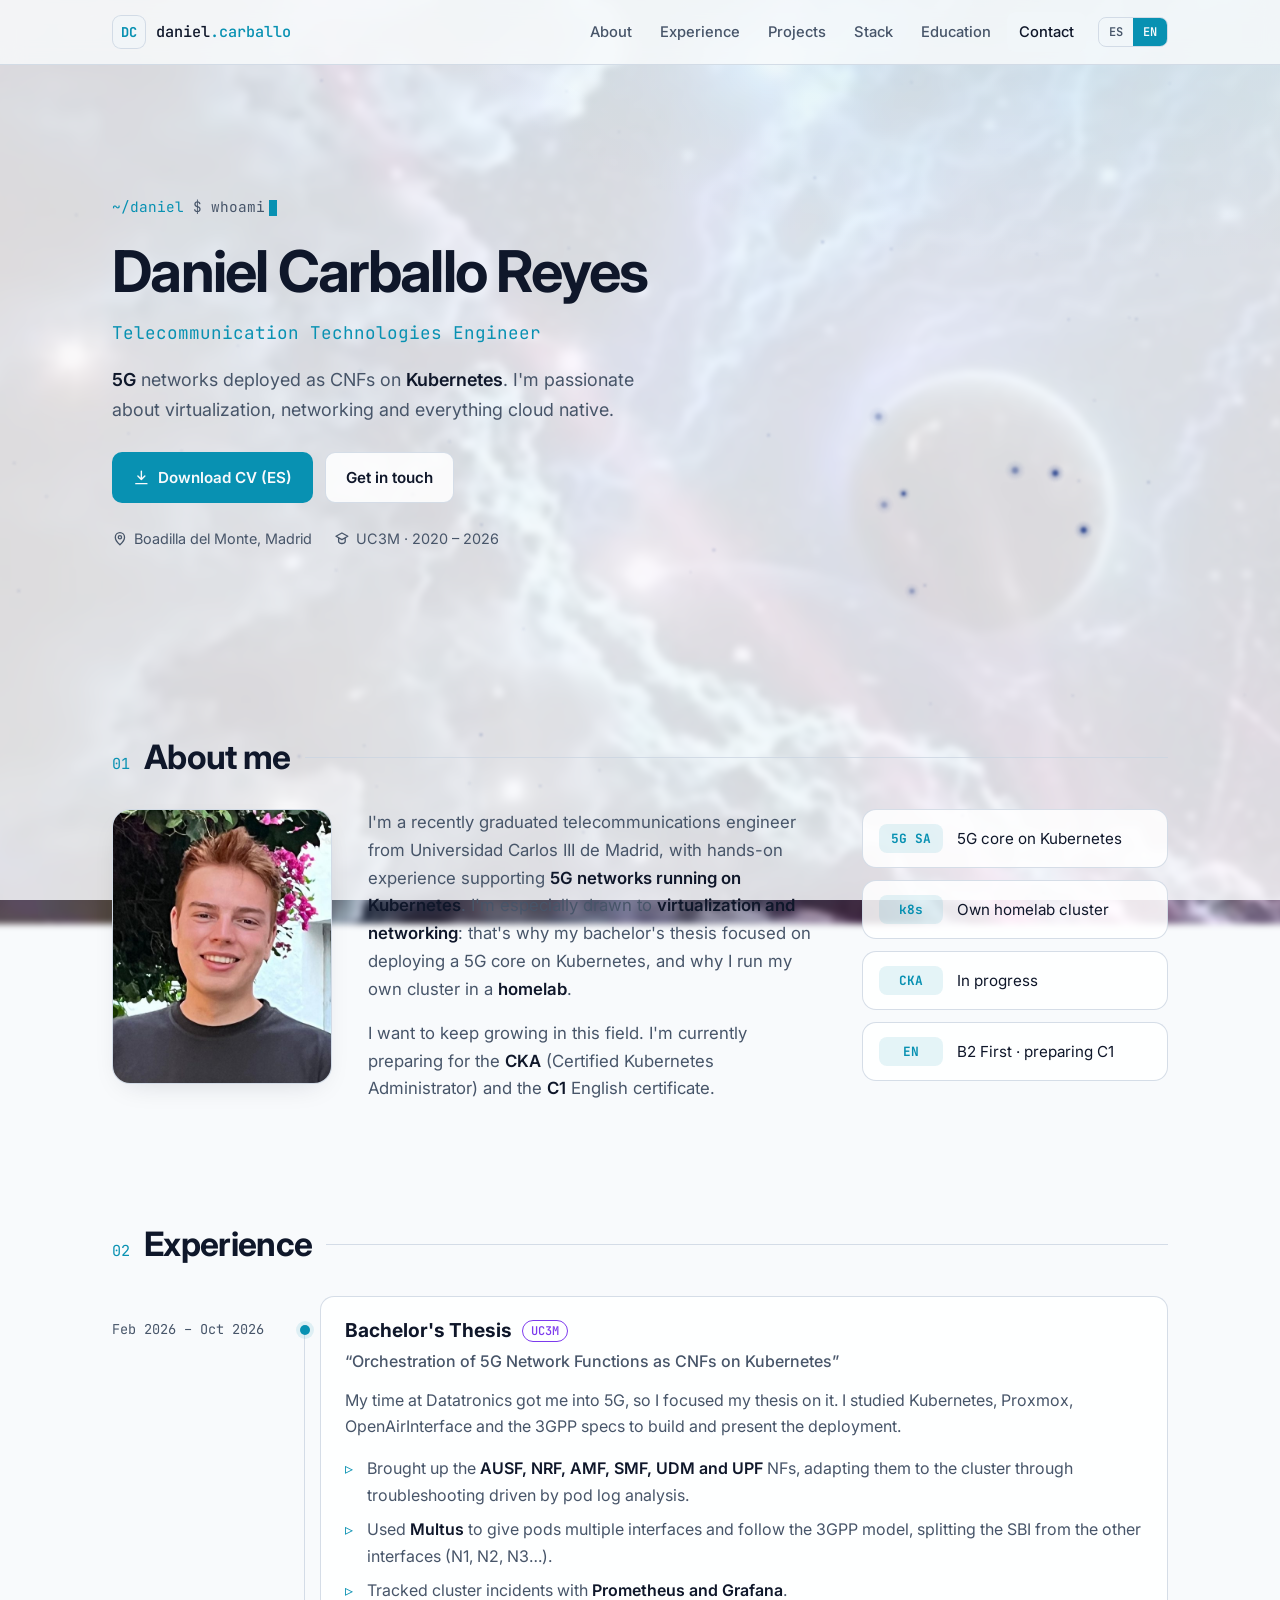
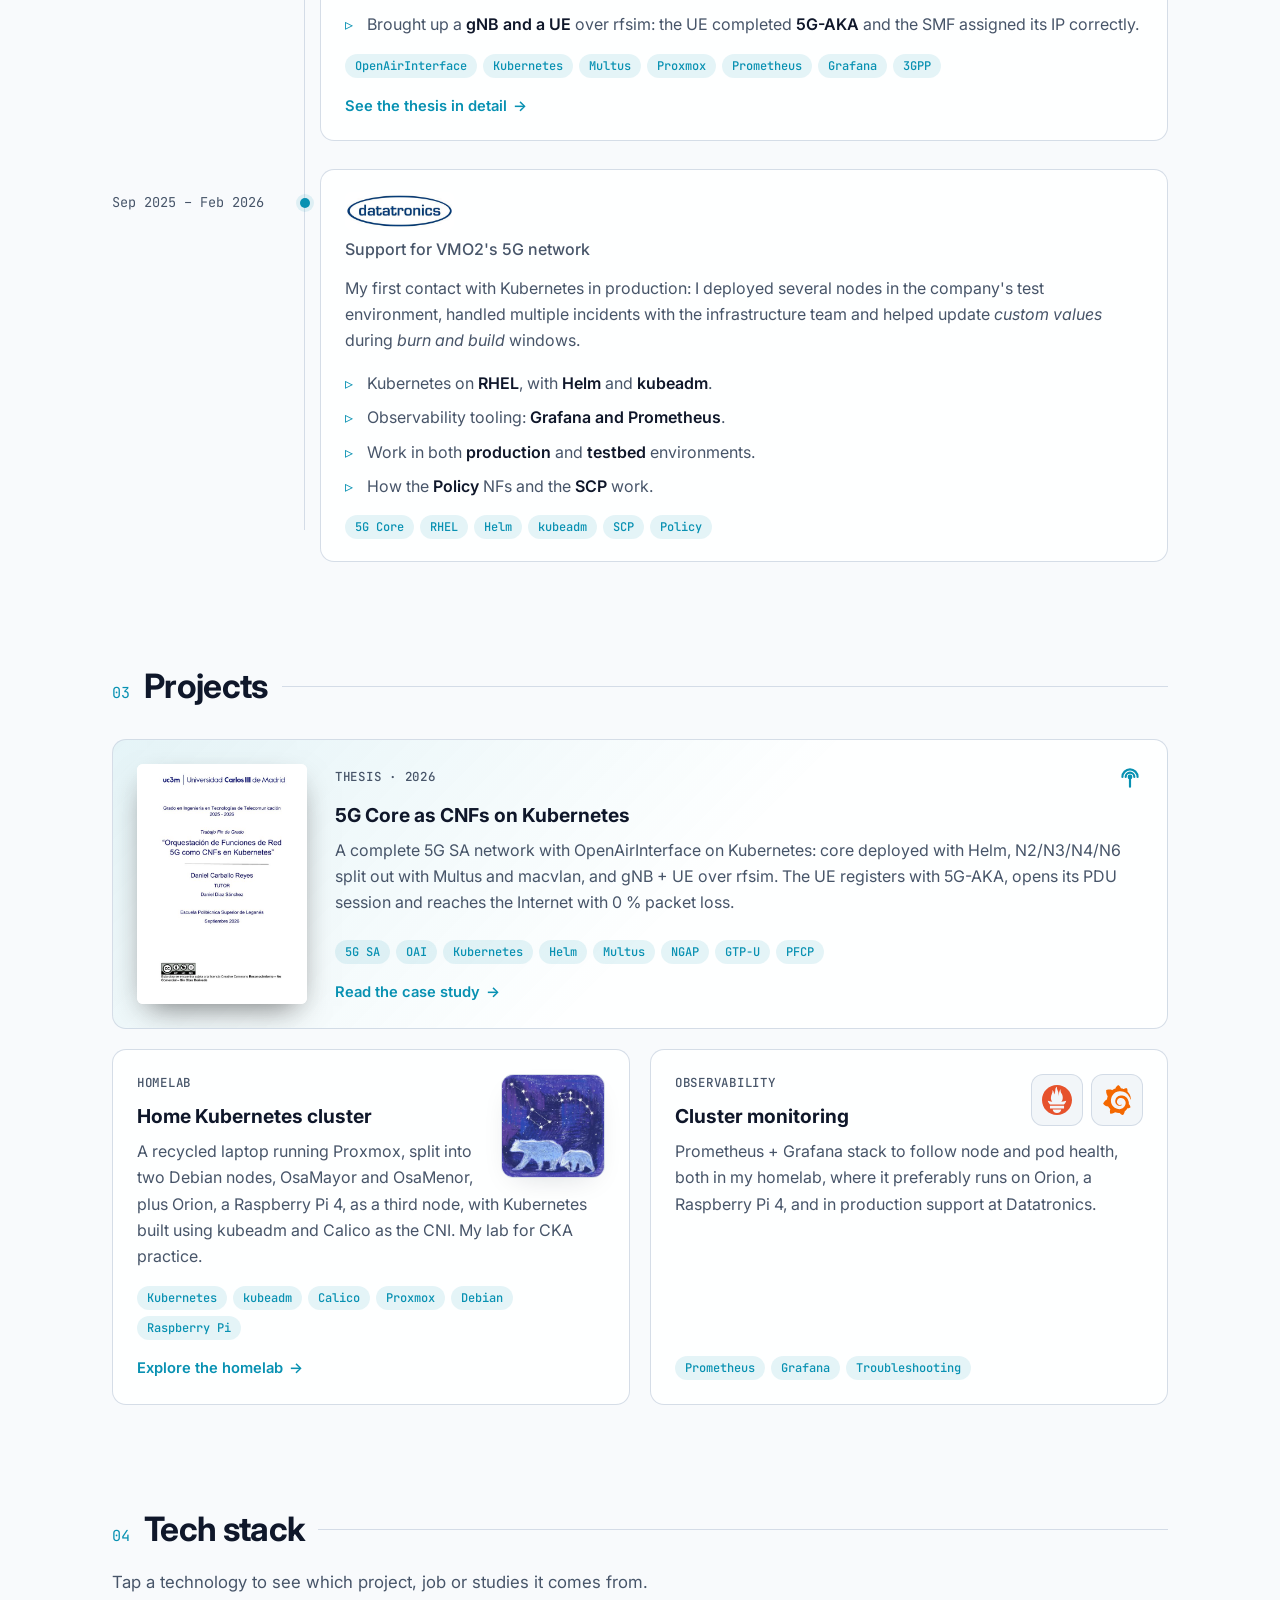
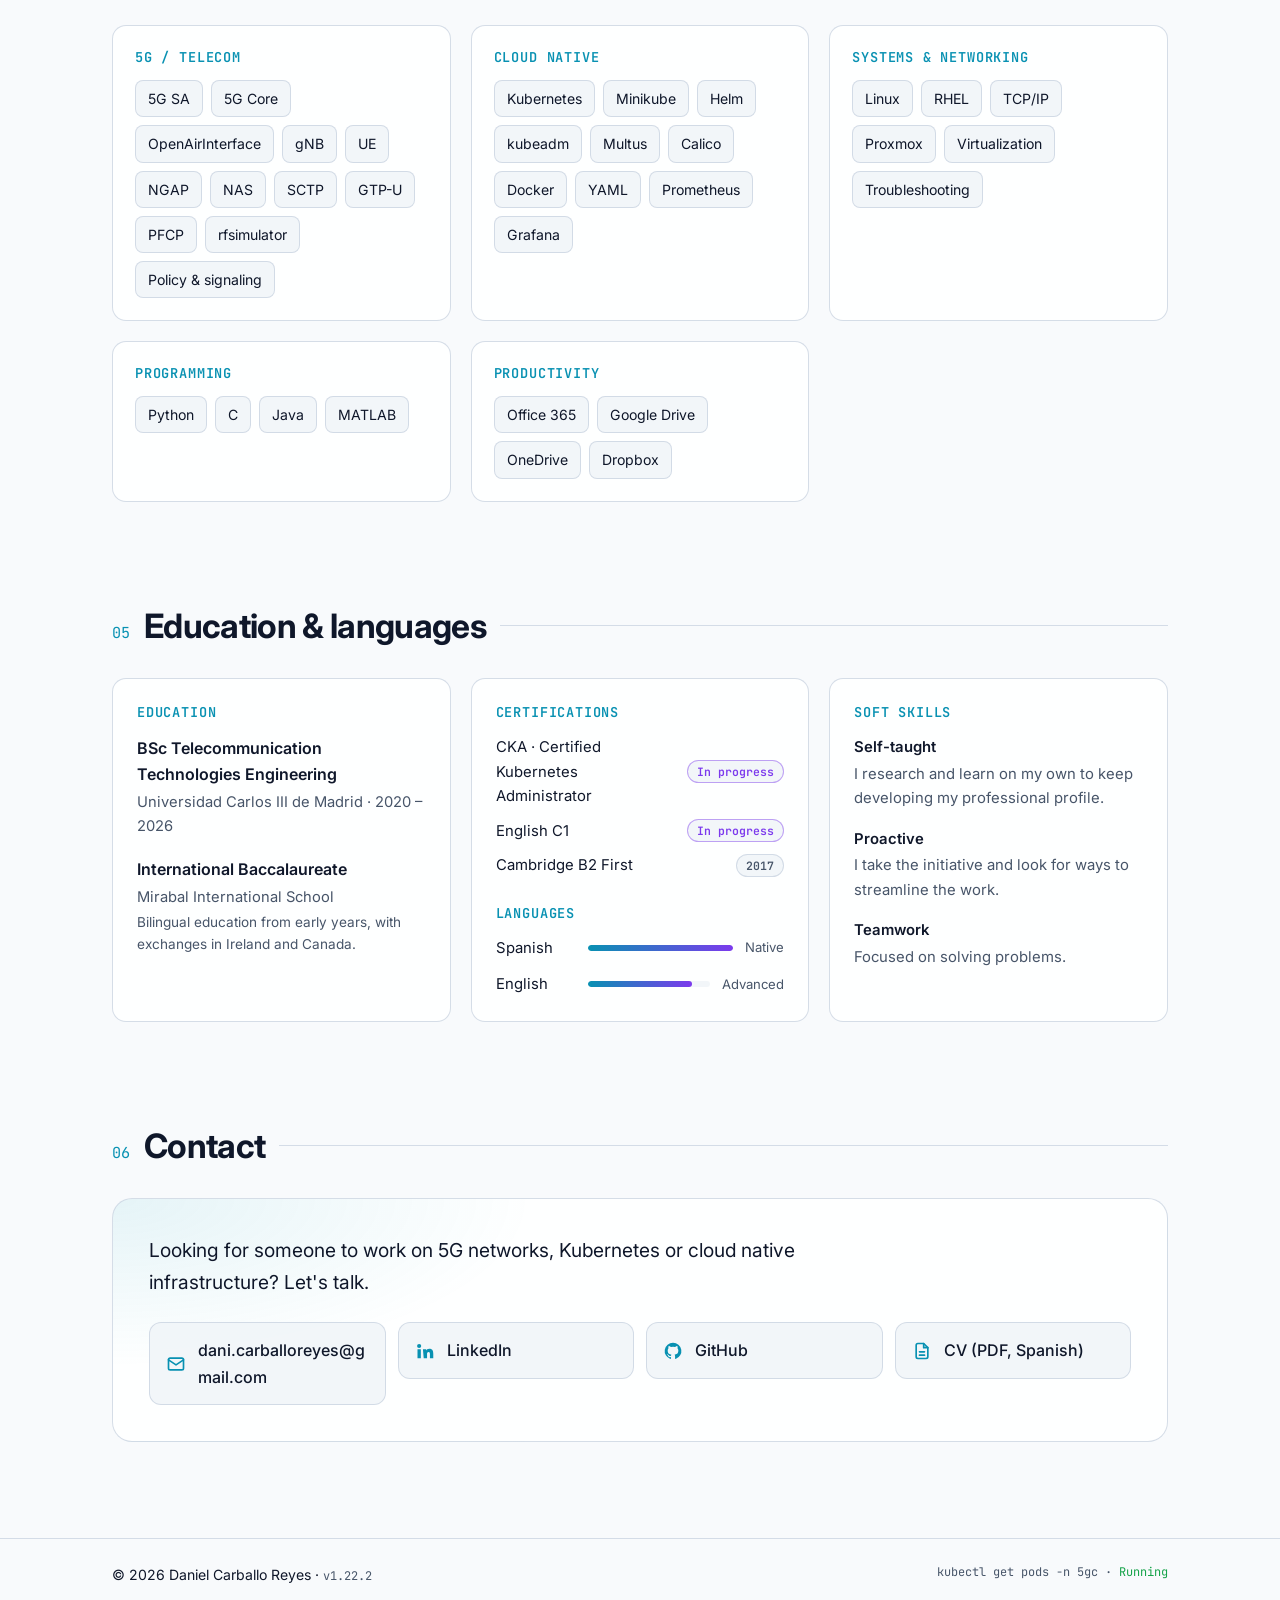
==== index.html @ f52ee6f4 "Flatten the CV header so PDF previews don't show it pink (v1.22.2) The header's nebula image was dar" ====
<!DOCTYPE html>
<html lang="es" data-lang="es">
<head>
	<meta charset="utf-8" />
	<meta name="viewport" content="width=device-width, initial-scale=1" />
	<title>Daniel Carballo Reyes · Ingeniero de Telecomunicación</title>
	<meta name="description" content="Portfolio de Daniel Carballo Reyes, ingeniero de telecomunicación especializado en redes 5G, Kubernetes y virtualización." />
	<meta name="author" content="Daniel Carballo Reyes" />
	<meta property="og:title" content="Daniel Carballo Reyes · Ingeniero de Telecomunicación" />
	<meta property="og:description" content="Redes 5G desplegadas como CNFs sobre Kubernetes, virtualización y cloud native." />
	<meta property="og:url" content="https://c10n67.github.io/" />
	<meta property="og:type" content="website" />
	<meta property="og:image" content="https://c10n67.github.io/images/og-preview.jpg" />
	<meta property="og:image:width" content="1200" />
	<meta property="og:image:height" content="630" />
	<meta name="twitter:card" content="summary_large_image" />
	<meta name="theme-color" content="#0b1120" />
	<link rel="icon" href="data:image/svg+xml,%3Csvg xmlns='http://www.w3.org/2000/svg' viewBox='0 0 64 64'%3E%3Crect width='64' height='64' rx='14' fill='%230b1120'/%3E%3Ctext x='50%25' y='54%25' text-anchor='middle' dominant-baseline='middle' font-family='monospace' font-weight='700' font-size='28' fill='%2322d3ee'%3EDC%3C/text%3E%3C/svg%3E" />
	<link rel="preconnect" href="https://fonts.googleapis.com" />
	<link rel="preconnect" href="https://fonts.gstatic.com" crossorigin />
	<link href="https://fonts.googleapis.com/css2?family=Inter:wght@400;500;600;700&family=JetBrains+Mono:wght@400;500;700&display=swap" rel="stylesheet" />
	<link rel="stylesheet" href="css/style.css?v=a27aaa30" />
	<script>document.documentElement.classList.add('js');</script>
</head>
<body>

	<a class="skip-link" href="#main">Saltar al contenido</a>

	<!-- Navegación -->
	<header class="site-header">
		<nav class="nav container" aria-label="Principal">
			<a href="#top" class="logo" aria-label="Inicio">
				<span class="logo-mark">DC</span>
				<span class="logo-text">daniel<span class="accent">.carballo</span></span>
			</a>

			<button class="nav-toggle" aria-expanded="false" aria-controls="nav-links">
				<span class="sr-only">Menú</span>
				<span class="bar"></span><span class="bar"></span><span class="bar"></span>
			</button>

			<ul class="nav-links" id="nav-links">
				<li><a href="#sobre-mi"><span lang="es">Sobre mí</span><span lang="en">About</span></a></li>
				<li><a href="#experiencia"><span lang="es">Experiencia</span><span lang="en">Experience</span></a></li>
				<li><a href="#proyectos"><span lang="es">Proyectos</span><span lang="en">Projects</span></a></li>
				<li><a href="#stack">Stack</a></li>
				<li><a href="#formacion"><span lang="es">Formación</span><span lang="en">Education</span></a></li>
				<li><a href="#contacto"><span lang="es">Contacto</span><span lang="en">Contact</span></a></li>
				<li class="lang-switch" role="group" aria-label="Idioma / Language">
					<button type="button" data-set-lang="es" aria-pressed="true">ES</button>
					<button type="button" data-set-lang="en" aria-pressed="false">EN</button>
				</li>
			</ul>
		</nav>
	</header>

	<main id="main">

		<!-- Hero -->
		<section class="hero-wrap" id="top">
			<canvas class="hero-sky" aria-hidden="true"></canvas>
			<div class="hero container">
			<div class="hero-text">
				<p class="prompt"><span class="accent">~/daniel</span> $ whoami<span class="cursor" aria-hidden="true"></span></p>
				<h1>Daniel Carballo Reyes</h1>
				<p class="role">
					<span lang="es">Ingeniero en Tecnologías de Telecomunicación</span>
					<span lang="en">Telecommunication Technologies Engineer</span>
				</p>
				<p class="tagline">
					<span lang="es">Redes <strong>5G</strong> desplegadas como CNFs sobre <strong>Kubernetes</strong>. Me apasionan la virtualización, las redes y el mundo cloud native.</span>
					<span lang="en"><strong>5G</strong> networks deployed as CNFs on <strong>Kubernetes</strong>. I'm passionate about virtualization, networking and everything cloud native.</span>
				</p>

				<div class="hero-actions">
					<a class="btn btn-primary" href="files/CV_Daniel_Carballo.pdf?v=0bf31f41" download>
						<svg aria-hidden="true" viewBox="0 0 24 24"><path d="M12 3v12m0 0-5-5m5 5 5-5M4 21h16"/></svg>
						<span lang="es">Descargar CV</span><span lang="en">Download CV (ES)</span>
					</a>
					<a class="btn btn-ghost" href="#contacto">
						<span lang="es">Contactar</span><span lang="en">Get in touch</span>
					</a>
				</div>

				<ul class="hero-meta">
					<li>
						<svg aria-hidden="true" viewBox="0 0 24 24"><path d="M12 21s-7-6.2-7-11.5A7 7 0 0 1 19 9.5C19 14.8 12 21 12 21z"/><circle cx="12" cy="9.5" r="2.5"/></svg>
						Boadilla del Monte, Madrid
					</li>
					<li>
						<svg aria-hidden="true" viewBox="0 0 24 24"><path d="M3 8l9-5 9 5-9 5-9-5zm4 2.5V16c0 1.5 2.5 3 5 3s5-1.5 5-3v-5.5"/></svg>
						UC3M · 2020 – 2026
					</li>
				</ul>
			</div>

			<!-- Diagrama 5G Core: SBI + interfaces N2/N3/N4 -->
			<div class="hero-sky-anchor" role="img" aria-label="Cielo animado: las estrellas giran y forman constelaciones reales y logos de Kubernetes, Helm, Prometheus, Grafana, Proxmox y Debian"></div>
			</div>
		</section>

		<!-- Sobre mí -->
		<section class="section container reveal" id="sobre-mi">
			<header class="section-head">
				<span class="section-index">01</span>
				<h2><span lang="es">Sobre mí</span><span lang="en">About me</span></h2>
			</header>

			<div class="about with-photo">
				<figure class="portrait">
					<img src="images/daniel-carballo.jpg" width="560" height="700" alt="Foto de Daniel Carballo Reyes" loading="lazy" />
				</figure>

				<div class="about-text">
					<p lang="es">
						Soy ingeniero de telecomunicaciones recién graduado por la Universidad Carlos III de Madrid, con experiencia
						dando soporte a <strong>redes 5G desplegadas sobre Kubernetes</strong>. Me interesan especialmente las áreas de
						<strong>virtualización y redes</strong>: por eso centré mi Trabajo de Fin de Grado en el despliegue de un núcleo 5G
						en Kubernetes, y mantengo mi propio clúster en un <strong>homelab</strong>.
					</p>
					<p lang="es">
						Quiero seguir creciendo en este campo. Ahora mismo estoy preparando la certificación
						<strong>CKA</strong> (Certified Kubernetes Administrator) y el <strong>C1</strong> de inglés.
					</p>
					<p lang="en">
						I'm a recently graduated telecommunications engineer from Universidad Carlos III de Madrid, with hands-on experience
						supporting <strong>5G networks running on Kubernetes</strong>. I'm especially drawn to <strong>virtualization and
						networking</strong>: that's why my bachelor's thesis focused on deploying a 5G core on Kubernetes, and why I run my
						own cluster in a <strong>homelab</strong>.
					</p>
					<p lang="en">
						I want to keep growing in this field. I'm currently preparing for the <strong>CKA</strong>
						(Certified Kubernetes Administrator) and the <strong>C1</strong> English certificate.
					</p>
				</div>

				<ul class="facts">
					<li>
						<span class="fact-k">5G SA</span>
						<span class="fact-v"><span lang="es">Núcleo 5G en Kubernetes</span><span lang="en">5G core on Kubernetes</span></span>
					</li>
					<li>
						<span class="fact-k">k8s</span>
						<span class="fact-v"><span lang="es">Clúster propio en homelab</span><span lang="en">Own homelab cluster</span></span>
					</li>
					<li>
						<span class="fact-k">CKA</span>
						<span class="fact-v"><span lang="es">En preparación</span><span lang="en">In progress</span></span>
					</li>
					<li>
						<span class="fact-k">EN</span>
						<span class="fact-v"><span lang="es">B2 First · preparando C1</span><span lang="en">B2 First · preparing C1</span></span>
					</li>
				</ul>
			</div>
		</section>

		<!-- Experiencia -->
		<section class="section container reveal" id="experiencia">
			<header class="section-head">
				<span class="section-index">02</span>
				<h2><span lang="es">Experiencia</span><span lang="en">Experience</span></h2>
			</header>

			<ol class="timeline">
				<li class="tl-item">
					<div class="tl-date">
						<span lang="es">feb 2026 – oct 2026</span><span lang="en">Feb 2026 – Oct 2026</span>
					</div>
					<div class="tl-body">
						<h3>
							<span lang="es">Trabajo de Fin de Grado</span><span lang="en">Bachelor's Thesis</span>
							<span class="tl-org">UC3M</span>
						</h3>
						<p class="tl-title">
							<span lang="es">“Orquestación de Funciones de Red 5G como CNFs en Kubernetes”</span>
							<span lang="en">“Orchestration of 5G Network Functions as CNFs on Kubernetes”</span>
						</p>
						<p lang="es">
							Mi experiencia en Datatronics me llevó a centrar el TFG en 5G. Me documenté sobre Kubernetes, Proxmox,
							OpenAirInterface y 3GPP para desplegar y exponer el trabajo.
						</p>
						<p lang="en">
							My time at Datatronics got me into 5G, so I focused my thesis on it. I studied Kubernetes, Proxmox,
							OpenAirInterface and the 3GPP specs to build and present the deployment.
						</p>
						<ul class="tl-points" lang="es">
							<li>Levanté las NFs <strong>AUSF, NRF, AMF, SMF, UDM y UPF</strong>, adaptándolas al clúster mediante troubleshooting basado en el análisis de logs de los pods.</li>
							<li>Usé <strong>Multus</strong> para dotar a los pods de varias interfaces y ajustarme al estándar 3GPP, separando el SBI del resto de interfaces (N1, N2, N3…).</li>
							<li>Monitoricé las incidencias del clúster con <strong>Prometheus y Grafana</strong>.</li>
							<li>Levanté un <strong>gNB y un UE</strong> comunicados por rfsim: el UE completó el <strong>5G-AKA</strong> y el SMF le asignó correctamente su IP.</li>
						</ul>
						<ul class="tl-points" lang="en">
							<li>Brought up the <strong>AUSF, NRF, AMF, SMF, UDM and UPF</strong> NFs, adapting them to the cluster through troubleshooting driven by pod log analysis.</li>
							<li>Used <strong>Multus</strong> to give pods multiple interfaces and follow the 3GPP model, splitting the SBI from the other interfaces (N1, N2, N3…).</li>
							<li>Tracked cluster incidents with <strong>Prometheus and Grafana</strong>.</li>
							<li>Brought up a <strong>gNB and a UE</strong> over rfsim: the UE completed <strong>5G-AKA</strong> and the SMF assigned its IP correctly.</li>
						</ul>
						<ul class="tags">
							<li>OpenAirInterface</li><li>Kubernetes</li><li>Multus</li><li>Proxmox</li><li>Prometheus</li><li>Grafana</li><li>3GPP</li>
						</ul>
						<a class="card-link" href="tfg.html"><span lang="es">Ver el TFG en detalle</span><span lang="en">See the thesis in detail</span></a>
					</div>
				</li>

				<li class="tl-item" id="exp-datatronics">
					<div class="tl-date">
						<span lang="es">sep 2025 – feb 2026</span><span lang="en">Sep 2025 – Feb 2026</span>
					</div>
					<div class="tl-body">
						<h3><img class="org-logo" src="images/datatronics-logo.png" width="360" height="126" alt="Datatronics" /></h3>
						<p class="tl-title">
							<span lang="es">Soporte a la red 5G de VMO2</span>
							<span lang="en">Support for VMO2's 5G network</span>
						</p>
						<p lang="es">
							Mi primer contacto con Kubernetes en producción: desplegué varios nodos en el entorno de pruebas de la empresa,
							gestioné múltiples incidencias con el equipo de infraestructura y ayudé a actualizar los <em>custom values</em>
							durante los periodos de <em>burn and build</em>.
						</p>
						<p lang="en">
							My first contact with Kubernetes in production: I deployed several nodes in the company's test environment,
							handled multiple incidents with the infrastructure team and helped update <em>custom values</em> during
							<em>burn and build</em> windows.
						</p>
						<ul class="tl-points" lang="es">
							<li>Kubernetes desplegado sobre <strong>RHEL</strong>, con <strong>Helm</strong> y <strong>kubeadm</strong>.</li>
							<li>Herramientas de visualización: <strong>Grafana y Prometheus</strong>.</li>
							<li>Trabajo en entornos de <strong>producción</strong> y de <strong>testbed</strong>.</li>
							<li>Funcionamiento de las NFs de <strong>Policy</strong> y del <strong>SCP</strong>.</li>
						</ul>
						<ul class="tl-points" lang="en">
							<li>Kubernetes on <strong>RHEL</strong>, with <strong>Helm</strong> and <strong>kubeadm</strong>.</li>
							<li>Observability tooling: <strong>Grafana and Prometheus</strong>.</li>
							<li>Work in both <strong>production</strong> and <strong>testbed</strong> environments.</li>
							<li>How the <strong>Policy</strong> NFs and the <strong>SCP</strong> work.</li>
						</ul>
						<ul class="tags">
							<li>5G Core</li><li>RHEL</li><li>Helm</li><li>kubeadm</li><li>SCP</li><li>Policy</li>
						</ul>
					</div>
				</li>
			</ol>
		</section>

		<!-- Proyectos -->
		<section class="section container reveal" id="proyectos">
			<header class="section-head">
				<span class="section-index">03</span>
				<h2><span lang="es">Proyectos</span><span lang="en">Projects</span></h2>
			</header>

			<div class="cards">
				<article class="card card-featured has-cover">
					<a class="card-cover" href="tfg.html" tabindex="-1" aria-hidden="true">
						<img src="images/tfg-portada.jpg" width="600" height="848" alt="" loading="lazy" />
					</a>
					<div class="card-body">
					<div class="card-top">
						<span class="card-kicker"><span lang="es">TFG · 2026</span><span lang="en">Thesis · 2026</span></span>
						<svg class="card-icon" aria-hidden="true" viewBox="0 0 24 24"><path d="M5 12a7 7 0 0 1 14 0M8 12a4 4 0 0 1 8 0"/><circle cx="12" cy="12" r="1.2"/><path d="M12 13v8"/></svg>
					</div>
					<h3><span lang="es">Núcleo 5G como CNFs en Kubernetes</span><span lang="en">5G Core as CNFs on Kubernetes</span></h3>
					<p lang="es">
						Red 5G SA completa con OpenAirInterface sobre Kubernetes: núcleo desplegado con Helm, interfaces N2/N3/N4/N6
						separadas con Multus y macvlan, y gNB + UE por rfsim. El UE se registra con 5G-AKA, abre su sesión PDU y navega
						con 0&nbsp;% de pérdida.
					</p>
					<p lang="en">
						A complete 5G SA network with OpenAirInterface on Kubernetes: core deployed with Helm, N2/N3/N4/N6 split out with
						Multus and macvlan, and gNB + UE over rfsim. The UE registers with 5G-AKA, opens its PDU session and reaches the
						Internet with 0&nbsp;% packet loss.
					</p>
					<ul class="tags">
						<li>5G SA</li><li>OAI</li><li>Kubernetes</li><li>Helm</li><li>Multus</li><li>NGAP</li><li>GTP-U</li><li>PFCP</li>
					</ul>
					<a class="card-link" href="tfg.html"><span lang="es">Ver caso de estudio</span><span lang="en">Read the case study</span></a>
					</div>
				</article>

				<article class="card">
					<div class="card-flow">
						<img class="card-thumb card-thumb-float" src="images/homelab-osas.webp" width="104" height="104" alt="Ilustración de la Osa Mayor y la Osa Menor" loading="lazy" align="right" />
						<span class="card-kicker">Homelab</span>
						<h3><span lang="es">Clúster Kubernetes en casa</span><span lang="en">Home Kubernetes cluster</span></h3>
						<p lang="es">
							Un portátil reciclado con Proxmox dividido en dos nodos Debian, OsaMayor y OsaMenor, más Orion, una Raspberry Pi 4
							como tercer nodo, con Kubernetes montado con kubeadm y Calico como CNI. Mi laboratorio para practicar de cara a la CKA.
						</p>
						<p lang="en">
							A recycled laptop running Proxmox, split into two Debian nodes, OsaMayor and OsaMenor, plus Orion, a Raspberry Pi 4,
							as a third node, with Kubernetes built using kubeadm and Calico as the CNI. My lab for CKA practice.
						</p>
					</div>
					<ul class="tags">
						<li>Kubernetes</li><li>kubeadm</li><li>Calico</li><li>Proxmox</li><li>Debian</li><li>Raspberry Pi</li>
					</ul>
					<a class="card-link" href="homelab.html"><span lang="es">Ver el homelab</span><span lang="en">Explore the homelab</span></a>
				</article>

				<article class="card">
					<div class="card-flow">
						<span class="brand-logos brand-logos-float">
							<span class="brand-logo" title="Prometheus">
								<svg role="img" viewBox="0 0 24 24" width="30" height="30" style="fill: #E6522C; stroke: none"><title>Prometheus</title><path d="M12 0C5.373 0 0 5.372 0 12c0 6.627 5.373 12 12 12s12-5.373 12-12c0-6.628-5.373-12-12-12zm0 22.46c-1.885 0-3.414-1.26-3.414-2.814h6.828c0 1.553-1.528 2.813-3.414 2.813zm5.64-3.745H6.36v-2.046h11.28v2.046zm-.04-3.098H6.391c-.037-.043-.075-.086-.111-.13-1.155-1.401-1.427-2.133-1.69-2.879-.005-.025 1.4.287 2.395.511 0 0 .513.119 1.262.255-.72-.843-1.147-1.915-1.147-3.01 0-2.406 1.845-4.508 1.18-6.207.648.053 1.34 1.367 1.387 3.422.689-.951.977-2.69.977-3.755 0-1.103.727-2.385 1.454-2.429-.648 1.069.168 1.984.894 4.256.272.854.237 2.29.447 3.201.07-1.892.395-4.652 1.595-5.605-.529 1.2.079 2.702.494 3.424.671 1.164 1.078 2.047 1.078 3.716a4.642 4.642 0 01-1.11 2.996c.792-.149 1.34-.283 1.34-.283l2.573-.502s-.374 1.538-1.81 3.019z"/></svg>
							</span>
							<span class="brand-logo" title="Grafana">
								<svg role="img" viewBox="0 0 24 24" width="30" height="30" style="fill: #F46800; stroke: none"><title>Grafana</title><path d="M23.02 10.59a8.578 8.578 0 0 0-.862-3.034 8.911 8.911 0 0 0-1.789-2.445c.337-1.342-.413-2.505-.413-2.505-1.292-.08-2.113.4-2.416.62-.052-.02-.102-.044-.154-.064-.22-.089-.446-.172-.677-.247-.231-.073-.47-.14-.711-.197a9.867 9.867 0 0 0-.875-.161C14.557.753 12.94 0 12.94 0c-1.804 1.145-2.147 2.744-2.147 2.744l-.018.093c-.098.029-.2.057-.298.088-.138.042-.275.094-.413.143-.138.055-.275.107-.41.166a8.869 8.869 0 0 0-1.557.87l-.063-.029c-2.497-.955-4.716.195-4.716.195-.203 2.658.996 4.33 1.235 4.636a11.608 11.608 0 0 0-.607 2.635C1.636 12.677.953 15.014.953 15.014c1.926 2.214 4.171 2.351 4.171 2.351.003-.002.006-.002.006-.005.285.509.615.994.986 1.446.156.19.32.371.488.548-.704 2.009.099 3.68.099 3.68 2.144.08 3.553-.937 3.849-1.173a9.784 9.784 0 0 0 3.164.501h.08l.055-.003.107-.002.103-.005.003.002c1.01 1.44 2.788 1.646 2.788 1.646 1.264-1.332 1.337-2.653 1.337-2.94v-.058c0-.02-.003-.039-.003-.06.265-.187.52-.387.758-.6a7.875 7.875 0 0 0 1.415-1.7c1.43.083 2.437-.885 2.437-.885-.236-1.49-1.085-2.216-1.264-2.354l-.018-.013-.016-.013a.217.217 0 0 1-.031-.02c.008-.092.016-.18.02-.27.011-.162.016-.323.016-.48v-.253l-.005-.098-.008-.135a1.891 1.891 0 0 0-.01-.13c-.003-.042-.008-.083-.013-.125l-.016-.124-.018-.122a6.215 6.215 0 0 0-2.032-3.73 6.015 6.015 0 0 0-3.222-1.46 6.292 6.292 0 0 0-.85-.048l-.107.002h-.063l-.044.003-.104.008a4.777 4.777 0 0 0-3.335 1.695c-.332.4-.592.84-.768 1.297a4.594 4.594 0 0 0-.312 1.817l.003.091c.005.055.007.11.013.164a3.615 3.615 0 0 0 .698 1.82 3.53 3.53 0 0 0 1.827 1.282c.33.098.66.14.971.137.039 0 .078 0 .114-.002l.063-.003c.02 0 .041-.003.062-.003.034-.002.065-.007.099-.01.007 0 .018-.003.028-.003l.031-.005.06-.008a1.18 1.18 0 0 0 .112-.02c.036-.008.072-.013.109-.024a2.634 2.634 0 0 0 .914-.415c.028-.02.056-.041.085-.065a.248.248 0 0 0 .039-.35.244.244 0 0 0-.309-.06l-.078.042c-.09.044-.184.083-.283.116a2.476 2.476 0 0 1-.475.096c-.028.003-.054.006-.083.006l-.083.002c-.026 0-.054 0-.08-.002l-.102-.006h-.012l-.024.006c-.016-.003-.031-.003-.044-.006-.031-.002-.06-.007-.091-.01a2.59 2.59 0 0 1-.724-.213 2.557 2.557 0 0 1-.667-.438 2.52 2.52 0 0 1-.805-1.475 2.306 2.306 0 0 1-.029-.444l.006-.122v-.023l.002-.031c.003-.021.003-.04.005-.06a3.163 3.163 0 0 1 1.352-2.29 3.12 3.12 0 0 1 .937-.43 2.946 2.946 0 0 1 .776-.101h.06l.07.002.045.003h.026l.07.005a4.041 4.041 0 0 1 1.635.49 3.94 3.94 0 0 1 1.602 1.662 3.77 3.77 0 0 1 .397 1.414l.005.076.003.075c.002.026.002.05.002.075 0 .024.003.052 0 .07v.065l-.002.073-.008.174a6.195 6.195 0 0 1-.08.639 5.1 5.1 0 0 1-.267.927 5.31 5.31 0 0 1-.624 1.13 5.052 5.052 0 0 1-3.237 2.014 4.82 4.82 0 0 1-.649.066l-.039.003h-.287a6.607 6.607 0 0 1-1.716-.265 6.776 6.776 0 0 1-3.4-2.274 6.75 6.75 0 0 1-.746-1.15 6.616 6.616 0 0 1-.714-2.596l-.005-.083-.002-.02v-.056l-.003-.073v-.096l-.003-.104v-.07l.003-.163c.008-.22.026-.45.054-.678a8.707 8.707 0 0 1 .28-1.355c.128-.444.286-.872.473-1.277a7.04 7.04 0 0 1 1.456-2.1 5.925 5.925 0 0 1 .953-.763c.169-.111.343-.213.524-.306.089-.05.182-.091.273-.135.047-.02.093-.042.138-.062a7.177 7.177 0 0 1 .714-.267l.145-.045c.049-.015.098-.026.148-.041.098-.029.197-.052.296-.076.049-.013.1-.02.15-.033l.15-.032.151-.028.076-.013.075-.01.153-.024c.057-.01.114-.013.171-.023l.169-.021c.036-.003.073-.008.106-.01l.073-.008.036-.003.042-.002c.057-.003.114-.008.171-.01l.086-.006h.023l.037-.003.145-.007a7.999 7.999 0 0 1 1.708.125 7.917 7.917 0 0 1 2.048.68 8.253 8.253 0 0 1 1.672 1.09l.09.077.089.078c.06.052.114.107.171.159.057.052.112.106.166.16.052.055.107.107.159.164a8.671 8.671 0 0 1 1.41 1.978c.012.026.028.052.04.078l.04.078.075.156c.023.051.05.1.07.153l.065.15a8.848 8.848 0 0 1 .45 1.34.19.19 0 0 0 .201.142.186.186 0 0 0 .172-.184c.01-.246.002-.532-.024-.856z"/></svg>
							</span>
						</span>
						<span class="card-kicker"><span lang="es">Observabilidad</span><span lang="en">Observability</span></span>
						<h3><span lang="es">Monitorización del clúster</span><span lang="en">Cluster monitoring</span></h3>
						<p lang="es">
							Stack de Prometheus + Grafana para seguir el estado de nodos y pods, tanto en mi homelab, donde corre preferentemente en Orion, una
							Raspberry Pi 4, como en el soporte a producción en Datatronics.
						</p>
						<p lang="en">
							Prometheus + Grafana stack to follow node and pod health, both in my homelab, where it preferably runs on Orion, a
							Raspberry Pi 4, and in production support at Datatronics.
						</p>
					</div>
					<ul class="tags">
						<li>Prometheus</li><li>Grafana</li><li>Troubleshooting</li>
					</ul>
				</article>
			</div>
		</section>

		<!-- Stack -->
		<section class="section container reveal" id="stack">
			<header class="section-head">
				<span class="section-index">04</span>
				<h2><span lang="es">Tecnologías</span><span lang="en">Tech stack</span></h2>
			</header>

			<p class="section-lead stack-hint">
				<span lang="es">Pulsa una tecnología para ver en qué proyecto, experiencia o estudios la he usado.</span>
				<span lang="en">Tap a technology to see which project, job or studies it comes from.</span>
			</p>

			<div class="stack">
				<div class="stack-group">
					<h3>5G / Telecom</h3>
					<ul class="chips">
						<li><button type="button" class="chip" data-src="t" aria-expanded="false">5G SA</button></li><li><button type="button" class="chip" data-src="t d" aria-expanded="false">5G Core</button></li><li><button type="button" class="chip" data-src="t" aria-expanded="false">OpenAirInterface</button></li><li><button type="button" class="chip" data-src="t" aria-expanded="false">gNB</button></li><li><button type="button" class="chip" data-src="t" aria-expanded="false">UE</button></li><li><button type="button" class="chip" data-src="t" aria-expanded="false">NGAP</button></li><li><button type="button" class="chip" data-src="t" aria-expanded="false">NAS</button></li>
						<li><button type="button" class="chip" data-src="t" aria-expanded="false">SCTP</button></li><li><button type="button" class="chip" data-src="t" aria-expanded="false">GTP-U</button></li><li><button type="button" class="chip" data-src="t" aria-expanded="false">PFCP</button></li><li><button type="button" class="chip" data-src="t" aria-expanded="false">rfsimulator</button></li><li><button type="button" class="chip" data-src="d" aria-expanded="false">Policy &amp; signaling</button></li>
					</ul>
				</div>
				<div class="stack-group">
					<h3>Cloud Native</h3>
					<ul class="chips">
						<li><button type="button" class="chip" data-src="t d h" aria-expanded="false">Kubernetes</button></li><li><button type="button" class="chip" data-src="t" aria-expanded="false">Minikube</button></li><li><button type="button" class="chip" data-src="t d" aria-expanded="false">Helm</button></li><li><button type="button" class="chip" data-src="d h" aria-expanded="false">kubeadm</button></li><li><button type="button" class="chip" data-src="t" aria-expanded="false">Multus</button></li><li><button type="button" class="chip" data-src="h" aria-expanded="false">Calico</button></li><li><button type="button" class="chip" data-src="t" aria-expanded="false">Docker</button></li><li><button type="button" class="chip" data-src="t d" aria-expanded="false">YAML</button></li>
						<li><button type="button" class="chip" data-src="d h" aria-expanded="false">Prometheus</button></li><li><button type="button" class="chip" data-src="d h" aria-expanded="false">Grafana</button></li>
					</ul>
				</div>
				<div class="stack-group">
					<h3><span lang="es">Sistemas y redes</span><span lang="en">Systems &amp; networking</span></h3>
					<ul class="chips">
						<li><button type="button" class="chip" data-src="t d h" aria-expanded="false">Linux</button></li><li><button type="button" class="chip" data-src="d" aria-expanded="false">RHEL</button></li><li><button type="button" class="chip" data-src="t e" aria-expanded="false">TCP/IP</button></li><li><button type="button" class="chip" data-src="t h" aria-expanded="false">Proxmox</button></li>
						<li><button type="button" class="chip" data-src="t h" aria-expanded="false"><span lang="es">Virtualización</span><span lang="en">Virtualization</span></button></li>
						<li><button type="button" class="chip" data-src="t d h" aria-expanded="false">Troubleshooting</button></li>
					</ul>
				</div>
				<div class="stack-group">
					<h3><span lang="es">Programación</span><span lang="en">Programming</span></h3>
					<ul class="chips">
						<li><button type="button" class="chip" data-src="e" aria-expanded="false">Python</button></li><li><button type="button" class="chip" data-src="e" aria-expanded="false">C</button></li><li><button type="button" class="chip" data-src="e" aria-expanded="false">Java</button></li><li><button type="button" class="chip" data-src="e" aria-expanded="false">MATLAB</button></li>
					</ul>
				</div>
				<div class="stack-group">
					<h3><span lang="es">Ofimática</span><span lang="en">Productivity</span></h3>
					<ul class="chips">
						<li><button type="button" class="chip" data-src="t e" aria-expanded="false">Office 365</button></li><li><button type="button" class="chip" data-src="e" aria-expanded="false">Google Drive</button></li><li><button type="button" class="chip" data-src="e" aria-expanded="false">OneDrive</button></li><li><button type="button" class="chip" data-src="e" aria-expanded="false">Dropbox</button></li>
					</ul>
				</div>
			</div>
		</section>

		<!-- Formación -->
		<section class="section container reveal" id="formacion">
			<header class="section-head">
				<span class="section-index">05</span>
				<h2><span lang="es">Formación e idiomas</span><span lang="en">Education &amp; languages</span></h2>
			</header>

			<div class="edu-grid">
				<div class="panel">
					<h3 class="panel-title"><span lang="es">Formación</span><span lang="en">Education</span></h3>
					<ul class="edu-list">
						<li>
							<strong><span lang="es">Grado en Ingeniería de Tecnologías de Telecomunicación</span><span lang="en">BSc Telecommunication Technologies Engineering</span></strong>
							<span>Universidad Carlos III de Madrid · 2020 – 2026</span>
						</li>
						<li>
							<strong><span lang="es">Bachillerato Internacional</span><span lang="en">International Baccalaureate</span></strong>
							<span>Mirabal International School</span>
							<span class="muted">
								<span lang="es">Formación bilingüe desde los primeros ciclos, con intercambios en Irlanda y Canadá.</span>
								<span lang="en">Bilingual education from early years, with exchanges in Ireland and Canada.</span>
							</span>
						</li>
					</ul>
				</div>

				<div class="panel">
					<h3 class="panel-title"><span lang="es">Certificaciones</span><span lang="en">Certifications</span></h3>
					<ul class="cert-list">
						<li>
							<span>CKA · Certified Kubernetes Administrator</span>
							<span class="badge badge-progress"><span lang="es">En curso</span><span lang="en">In progress</span></span>
						</li>
						<li>
							<span lang="es">Inglés C1</span><span lang="en">English C1</span>
							<span class="badge badge-progress"><span lang="es">En curso</span><span lang="en">In progress</span></span>
						</li>
						<li>
							<span>Cambridge B2 First</span>
							<span class="badge">2017</span>
						</li>
					</ul>

					<h3 class="panel-title"><span lang="es">Idiomas</span><span lang="en">Languages</span></h3>
					<ul class="lang-list">
						<li>
							<span lang="es">Español</span><span lang="en">Spanish</span>
							<span class="meter" style="--level: 100%"><span></span></span>
							<span class="muted"><span lang="es">Nativo</span><span lang="en">Native</span></span>
						</li>
						<li>
							<span lang="es">Inglés</span><span lang="en">English</span>
							<span class="meter" style="--level: 85%"><span></span></span>
							<span class="muted"><span lang="es">Avanzado</span><span lang="en">Advanced</span></span>
						</li>
					</ul>
				</div>

				<div class="panel">
					<h3 class="panel-title"><span lang="es">Competencias</span><span lang="en">Soft skills</span></h3>
					<ul class="skills-list">
						<li>
							<strong><span lang="es">Autodidacta</span><span lang="en">Self-taught</span></strong>
							<span lang="es">Investigo y aprendo por mi cuenta para desarrollar mi perfil profesional.</span>
							<span lang="en">I research and learn on my own to keep developing my professional profile.</span>
						</li>
						<li>
							<strong><span lang="es">Proactivo</span><span lang="en">Proactive</span></strong>
							<span lang="es">Tomo la iniciativa y busco maneras de agilizar el trabajo.</span>
							<span lang="en">I take the initiative and look for ways to streamline the work.</span>
						</li>
						<li>
							<strong><span lang="es">Trabajo en equipo</span><span lang="en">Teamwork</span></strong>
							<span lang="es">Orientado a la resolución de problemas.</span>
							<span lang="en">Focused on solving problems.</span>
						</li>
					</ul>
				</div>
			</div>
		</section>

		<!-- Contacto -->
		<section class="section container reveal" id="contacto">
			<header class="section-head">
				<span class="section-index">06</span>
				<h2><span lang="es">Contacto</span><span lang="en">Contact</span></h2>
			</header>

			<div class="contact">
				<p class="contact-lead">
					<span lang="es">¿Buscas a alguien para trabajar con redes 5G, Kubernetes o infraestructura cloud native? Hablemos.</span>
					<span lang="en">Looking for someone to work on 5G networks, Kubernetes or cloud native infrastructure? Let's talk.</span>
				</p>

				<ul class="contact-links">
					<li>
						<a href="mailto:dani.carballoreyes@gmail.com">
							<svg aria-hidden="true" viewBox="0 0 24 24"><rect x="3" y="5" width="18" height="14" rx="2"/><path d="m3 7 9 6 9-6"/></svg>
							<span>dani.carballoreyes@gmail.com</span>
						</a>
					</li>
					<li>
						<a href="https://www.linkedin.com/in/danielcarballoreyes/" target="_blank" rel="noopener">
							<svg aria-hidden="true" viewBox="0 0 24 24" class="filled"><path d="M4.98 3.5a2.5 2.5 0 1 1 0 5 2.5 2.5 0 0 1 0-5zM3 9.75h4v11H3zM9.5 9.75h3.8v1.5h.05c.53-1 1.84-2.05 3.78-2.05 4.04 0 4.79 2.66 4.79 6.12v5.43h-4v-4.82c0-1.15-.02-2.63-1.6-2.63-1.6 0-1.85 1.25-1.85 2.55v4.9h-4z"/></svg>
							<span>LinkedIn</span>
						</a>
					</li>
					<li>
						<a href="https://github.com/C10N67" target="_blank" rel="noopener">
							<svg aria-hidden="true" viewBox="0 0 24 24" class="filled"><path d="M12 2a10 10 0 0 0-3.16 19.49c.5.09.68-.22.68-.48v-1.7c-2.78.6-3.37-1.34-3.37-1.34-.45-1.16-1.11-1.47-1.11-1.47-.91-.62.07-.6.07-.6 1 .07 1.53 1.03 1.53 1.03.9 1.52 2.34 1.08 2.91.83.09-.65.35-1.08.63-1.33-2.22-.25-4.55-1.11-4.55-4.94 0-1.09.39-1.98 1.03-2.68-.1-.25-.45-1.27.1-2.64 0 0 .84-.27 2.75 1.02a9.56 9.56 0 0 1 5 0c1.91-1.29 2.75-1.02 2.75-1.02.55 1.37.2 2.39.1 2.64.64.7 1.03 1.59 1.03 2.68 0 3.84-2.34 4.68-4.57 4.93.36.31.68.92.68 1.85v2.75c0 .27.18.58.69.48A10 10 0 0 0 12 2z"/></svg>
							<span>GitHub</span>
						</a>
					</li>
					<li>
						<a href="files/CV_Daniel_Carballo.pdf?v=0bf31f41" download>
							<svg aria-hidden="true" viewBox="0 0 24 24"><path d="M14 3H7a2 2 0 0 0-2 2v14a2 2 0 0 0 2 2h10a2 2 0 0 0 2-2V8z"/><path d="M14 3v5h5M9 13h6M9 17h6"/></svg>
							<span lang="es">CV en PDF</span><span lang="en">CV (PDF, Spanish)</span>
						</a>
					</li>
				</ul>
			</div>
		</section>
	</main>

	<footer class="site-footer">
		<div class="container footer-inner">
			<p>© <span id="year">2026</span> Daniel Carballo Reyes · <a class="version mono" href="https://github.com/C10N67/C10N67.github.io/commits/main" target="_blank" rel="noopener" title="Historial de cambios / Changelog">v1.22.2</a></p>
			<p class="muted mono">kubectl get pods -n 5gc · <span class="ok">Running</span></p>
		</div>
	</footer>

	<script src="js/main.js?v=c828ddc7"></script>
	<script src="js/sky.js?v=87841fec"></script>
</body>
</html>
---- css/style.css ----
/* ==========================================================================
   Daniel Carballo Reyes · Portfolio
   ========================================================================== */

:root {
	--bg: #0b1120;
	--bg-alt: #0f172a;
	--surface: rgba(17, 26, 46, 0.78);
	--surface-2: rgba(22, 33, 58, 0.85);
	--border: rgba(51, 65, 99, 0.6);
	--veil: rgba(8, 12, 24, 0.7);
	--text: #e2e8f0;
	--text-muted: #94a3b8;
	--accent: #22d3ee;
	--accent-2: #a78bfa;
	--ok: #4ade80;
	--accent-soft: rgba(34, 211, 238, 0.12);
	--shadow: 0 10px 30px -12px rgba(0, 0, 0, 0.6);

	--radius: 14px;
	--maxw: 1120px;
	--font: "Inter", system-ui, -apple-system, "Segoe UI", Roboto, sans-serif;
	--mono: "JetBrains Mono", ui-monospace, SFMono-Regular, Menlo, monospace;
}

@media (prefers-color-scheme: light) {
	:root {
		--bg: #f8fafc;
		--bg-alt: #f1f5f9;
		--surface: rgba(255, 255, 255, 0.86);
		--surface-2: rgba(241, 245, 249, 0.9);
		--border: rgba(203, 213, 225, 0.8);
		--veil: rgba(248, 250, 252, 0.85);
		--text: #0f172a;
		--text-muted: #475569;
		--accent: #0891b2;
		--accent-2: #7c3aed;
		--ok: #16a34a;
		--accent-soft: rgba(8, 145, 178, 0.1);
		--shadow: 0 10px 30px -14px rgba(15, 23, 42, 0.18);
	}
}

/* Base ---------------------------------------------------------------- */

*, *::before, *::after { box-sizing: border-box; }

html { scroll-behavior: smooth; scroll-padding-top: 80px; background: var(--bg); }

/* Barra de scroll con los colores de la web: fina, pista del color del fondo y
   pulgar con el degradado cian → violeta de los acentos */
::-webkit-scrollbar { width: 12px; height: 12px; }
::-webkit-scrollbar-track { background: transparent; }
html::-webkit-scrollbar-track { background: var(--bg); }
::-webkit-scrollbar-thumb {
	background: linear-gradient(180deg, var(--accent), var(--accent-2)) padding-box;
	border: 3px solid transparent; border-radius: 999px;
}
::-webkit-scrollbar-thumb:horizontal { background: linear-gradient(90deg, var(--accent), var(--accent-2)) padding-box; }
::-webkit-scrollbar-thumb:hover { border-width: 2px; }
::-webkit-scrollbar-corner { background: transparent; }
/* Firefox no admite degradados: pulgar cian sobre el fondo */
@supports (-moz-appearance: none) {
	:root { scrollbar-width: thin; scrollbar-color: var(--accent) var(--bg); }
}

/* Fondo espacial fijo: la imagen es pequeña, así que se difumina un poco y se cubre con un velo para mantener la legibilidad */
body::before,
body::after { content: ""; position: fixed; pointer-events: none; }
body::before {
	inset: -24px; z-index: -3;
	background: url("../images/space-bg.jpg") center / cover no-repeat;
	filter: blur(3px) saturate(1.15);
}
body::after {
	inset: 0; z-index: -2;
	background: radial-gradient(1200px 600px at 85% -10%, var(--accent-soft), transparent 60%), var(--veil);
}

body {
	margin: 0;
	font-family: var(--font);
	font-size: 16px;
	line-height: 1.65;
	color: var(--text);
	background: transparent;
	-webkit-font-smoothing: antialiased;
}

h1, h2, h3 { line-height: 1.2; margin: 0; }
p { margin: 0 0 1em; }
a { color: var(--accent); text-decoration: none; }
a:hover { text-decoration: underline; }
ul, ol { margin: 0; padding: 0; list-style: none; }
strong { color: var(--text); font-weight: 600; }

.container { width: 100%; max-width: var(--maxw); margin: 0 auto; padding: 0 16px; }
@media (min-width: 640px) { .container { padding: 0 32px; } }

.accent { color: var(--accent); }
.muted { color: var(--text-muted); }
.mono { font-family: var(--mono); font-size: 0.85em; }
.ok { color: var(--ok); }

.sr-only {
	position: absolute; width: 1px; height: 1px; padding: 0; margin: -1px;
	overflow: hidden; clip: rect(0 0 0 0); white-space: nowrap; border: 0;
}

.skip-link {
	position: absolute; left: 16px; top: -48px; z-index: 100;
	background: var(--accent); color: var(--bg); padding: 8px 14px; border-radius: 8px;
}
.skip-link:focus { top: 12px; }

:focus-visible { outline: 2px solid var(--accent); outline-offset: 3px; border-radius: 4px; }

/* Language switch: show only blocks in the current language */
html[data-lang="es"] [lang="en"],
html[data-lang="en"] [lang="es"] { display: none !important; }

svg { width: 1.1em; height: 1.1em; fill: none; stroke: currentColor; stroke-width: 2; stroke-linecap: round; stroke-linejoin: round; flex-shrink: 0; }
svg.filled { fill: currentColor; stroke: none; }

/* Banderas de idioma de los botones del CV: el sprite no ocupa sitio y cada
   bandera se pinta con sus propios colores, sin heredar el trazo de los iconos */
svg.sprite { position: absolute; width: 0; height: 0; overflow: hidden; }
svg.flag {
	width: 1.5em; height: 1em; stroke: none; stroke-linecap: butt; stroke-linejoin: miter;
	border-radius: 2px; box-shadow: 0 0 0 1px rgba(15, 23, 42, 0.25);
}

/* Header / nav ----------------------------------------------------------- */

.site-header {
	position: sticky; top: 0; z-index: 50;
	background: color-mix(in srgb, var(--bg) 82%, transparent);
	backdrop-filter: blur(10px);
	-webkit-backdrop-filter: blur(10px);
	border-bottom: 1px solid var(--border);
}

.nav { display: flex; align-items: center; justify-content: space-between; height: 64px; }

.logo { display: flex; align-items: center; gap: 10px; color: var(--text); font-family: var(--mono); font-weight: 500; }
.logo:hover { text-decoration: none; }
.logo-mark {
	display: grid; place-items: center; width: 34px; height: 34px; border-radius: 9px;
	background: var(--surface-2); border: 1px solid var(--border); color: var(--accent);
	font-weight: 700; font-size: 0.85rem;
}
.logo-text { font-size: 0.95rem; }

.nav-links { display: flex; align-items: center; gap: 4px; }
.nav-links a {
	display: block; padding: 8px 12px; border-radius: 8px;
	color: var(--text-muted); font-size: 0.92rem; font-weight: 500;
}
.nav-links a:hover, .nav-links a.active { color: var(--text); background: var(--surface-2); text-decoration: none; }

.lang-switch { display: flex; margin-left: 8px; border: 1px solid var(--border); border-radius: 8px; overflow: hidden; }
.lang-switch button {
	font: 600 0.75rem var(--mono); padding: 6px 10px; border: 0; cursor: pointer;
	background: transparent; color: var(--text-muted);
}
.lang-switch button[aria-pressed="true"] { background: var(--accent); color: var(--bg); }

.nav-toggle { display: none; }

@media (max-width: 860px) {
	.nav-toggle {
		display: flex; flex-direction: column; justify-content: center; gap: 5px;
		width: 42px; height: 42px; padding: 0 10px; border-radius: 10px; cursor: pointer;
		background: var(--surface-2); border: 1px solid var(--border);
	}
	.nav-toggle .bar { display: block; height: 2px; background: var(--text); border-radius: 2px; transition: transform .2s, opacity .2s; }
	.nav-toggle[aria-expanded="true"] .bar:nth-child(2) { transform: translateY(7px) rotate(45deg); }
	.nav-toggle[aria-expanded="true"] .bar:nth-child(3) { opacity: 0; }
	.nav-toggle[aria-expanded="true"] .bar:nth-child(4) { transform: translateY(-7px) rotate(-45deg); }

	.nav-links {
		position: absolute; top: 64px; left: 0; right: 0;
		flex-direction: column; align-items: stretch; gap: 2px;
		padding: 12px 16px 20px; background: var(--bg); border-bottom: 1px solid var(--border);
		display: none;
	}
	.nav-links.open { display: flex; }
	.nav-links a { padding: 12px; font-size: 1rem; }
	.lang-switch { margin: 8px 0 0; align-self: flex-start; }
	.lang-switch button { padding: 8px 14px; }

	/* Without JS the menu can't be toggled: keep links visible */
	html:not(.js) .nav-links { position: static; display: flex; flex-direction: row; flex-wrap: wrap; padding: 0; border: 0; }
	html:not(.js) .nav-toggle { display: none; }
}

/* Hero ------------------------------------------------------------------ */

.hero {
	display: grid; grid-template-columns: 1.15fr 1fr; gap: 48px; align-items: center;
	padding-top: 88px; padding-bottom: 72px;
}

.prompt { font-family: var(--mono); font-size: 0.9rem; color: var(--text-muted); margin-bottom: 18px; }
.cursor {
	display: inline-block; width: 0.55em; height: 1.1em; margin-left: 4px; vertical-align: text-bottom;
	background: var(--accent); animation: blink 1.1s steps(1) infinite;
}
@keyframes blink { 50% { opacity: 0; } }

.hero h1 { font-size: clamp(2.3rem, 5.5vw, 3.6rem); letter-spacing: -0.03em; font-weight: 700; }
.role { margin: 12px 0 18px; font-family: var(--mono); font-size: clamp(0.95rem, 2vw, 1.1rem); color: var(--accent); }
.tagline { font-size: 1.12rem; color: var(--text-muted); max-width: 34em; }

.hero-actions { display: flex; flex-wrap: wrap; gap: 12px; margin: 28px 0 24px; }

.btn {
	display: inline-flex; align-items: center; gap: 8px;
	padding: 12px 20px; border-radius: 10px; font-weight: 600; font-size: 0.95rem;
	border: 1px solid transparent; transition: transform .15s, background .15s, border-color .15s;
}
.btn:hover { text-decoration: none; transform: translateY(-1px); }
.btn-primary { background: var(--accent); color: var(--bg); }
.btn-primary:hover { background: color-mix(in srgb, var(--accent) 85%, white); }
.btn-ghost { border-color: var(--border); color: var(--text); background: var(--surface); }
.btn-ghost:hover { border-color: var(--accent); }

.hero-meta { display: flex; flex-wrap: wrap; gap: 8px 22px; color: var(--text-muted); font-size: 0.9rem; }
.hero-meta li { display: flex; align-items: center; gap: 6px; }

/* Hero diagram */
.hero-visual {
	margin: 0; padding: 20px; border-radius: 20px;
	background: var(--surface); border: 1px solid var(--border); box-shadow: var(--shadow);
}
.diagram svg { width: 100%; height: auto; stroke-width: 1.5; }
.hero-visual figcaption { margin-top: 10px; font-size: 0.8rem; color: var(--text-muted); text-align: center; }

.diagram .cluster { fill: none; stroke: var(--border); stroke-dasharray: 6 6; }
.diagram .cluster-label { fill: var(--text-muted); stroke: none; font: 500 11px var(--mono); }
.diagram .bus { stroke: var(--accent); stroke-width: 3; opacity: .8; }
.diagram .link { stroke: var(--text-muted); opacity: .55; fill: none; }
.diagram .link.n { stroke: var(--accent-2); opacity: .85; stroke-dasharray: 4 5; }
.diagram .link.radio { stroke: var(--accent-2); stroke-dasharray: 2 4; opacity: .85; }
.diagram .flow { animation: flow 1.2s linear infinite; }
@keyframes flow { to { stroke-dashoffset: -18; } }
.diagram .iface { fill: var(--text-muted); stroke: none; font: 500 10px var(--mono); }

.diagram .nf rect { fill: var(--surface-2); stroke: var(--accent); }
.diagram .nf text { fill: var(--text); stroke: none; font: 700 12px var(--mono); text-anchor: middle; }
.diagram .nf-ran rect { stroke: var(--accent-2); }
.diagram .nf-hot rect { stroke: var(--ok); }
.diagram .nf-hot { animation: pulse 2.4s ease-in-out infinite; transform-box: fill-box; transform-origin: center; }
@keyframes pulse { 50% { opacity: .7; } }

@media (max-width: 900px) {
	.hero { grid-template-columns: 1fr; padding-top: 56px; gap: 40px; }
	.hero-visual { max-width: 480px; }
}

/* Sections -------------------------------------------------------------- */

.section { padding-top: 72px; padding-bottom: 32px; }

.section-head { display: flex; align-items: baseline; gap: 14px; margin-bottom: 32px; }
.section-head::after { content: ""; flex: 1; height: 1px; background: var(--border); align-self: center; }
.section-index { font-family: var(--mono); color: var(--accent); font-size: 0.95rem; }
.section-head h2 { font-size: clamp(1.6rem, 3.5vw, 2.1rem); letter-spacing: -0.02em; }

/* Reveal on scroll (only with JS + motion allowed) */
@media (prefers-reduced-motion: no-preference) {
	html.js .reveal { opacity: 0; transform: translateY(18px); transition: opacity .6s ease, transform .6s ease; }
	html.js .reveal.visible { opacity: 1; transform: none; }
}
@media (prefers-reduced-motion: reduce) {
	html { scroll-behavior: auto; }
	.cursor, .flow, .nf-hot { animation: none !important; }
}

/* About */
.about { display: grid; grid-template-columns: 1.6fr 1fr; gap: 40px; align-items: start; }
.about-text p { color: var(--text-muted); font-size: 1.05rem; }

.facts { display: grid; gap: 12px; }
.facts li {
	display: flex; align-items: center; gap: 14px; padding: 14px 16px;
	background: var(--surface); border: 1px solid var(--border); border-radius: var(--radius);
}
.fact-k {
	font: 700 0.8rem var(--mono); color: var(--accent); background: var(--accent-soft);
	padding: 6px 8px; border-radius: 8px; min-width: 64px; text-align: center;
}
.fact-v { font-size: 0.95rem; }

@media (max-width: 760px) { .about { grid-template-columns: 1fr; } }

.about.with-photo { grid-template-columns: 220px 1.5fr 1fr; gap: 36px; }
.portrait {
	margin: 0; border-radius: 18px; overflow: hidden; aspect-ratio: 4 / 5;
	border: 1px solid var(--border); box-shadow: var(--shadow); background: var(--surface-2);
}
.portrait img { display: block; width: 100%; height: 100%; object-fit: cover; }

@media (max-width: 1000px) {
	.about.with-photo { grid-template-columns: 200px 1fr; }
	.about.with-photo .facts { grid-column: 1 / -1; grid-template-columns: 1fr 1fr; }
}
@media (max-width: 600px) {
	.about.with-photo { grid-template-columns: 1fr; gap: 24px; }
	.about.with-photo .portrait { max-width: 220px; }
	.about.with-photo .facts { grid-template-columns: 1fr; }
}

/* Timeline */
.timeline { position: relative; display: grid; gap: 28px; }
.tl-item { display: grid; grid-template-columns: 180px 1fr; gap: 28px; position: relative; }
.tl-date { font-family: var(--mono); font-size: 0.85rem; color: var(--text-muted); padding-top: 22px; }

.tl-body {
	position: relative; padding: 22px 24px;
	background: var(--surface); border: 1px solid var(--border); border-radius: var(--radius);
}
.tl-body::before {
	content: ""; position: absolute; left: -21px; top: 28px; width: 10px; height: 10px; border-radius: 50%;
	background: var(--accent); box-shadow: 0 0 0 4px var(--accent-soft);
}
.timeline::before {
	content: ""; position: absolute; left: 192px; top: 32px; bottom: 32px; width: 1px; background: var(--border);
}

.tl-body h3 { font-size: 1.2rem; display: flex; flex-wrap: wrap; align-items: center; gap: 10px; }
.tl-org { font: 500 0.75rem var(--mono); color: var(--accent-2); border: 1px solid currentColor; padding: 2px 8px; border-radius: 999px; }
.tl-title { color: var(--accent); font-weight: 500; margin: 6px 0 12px; }
.tl-body > p { color: var(--text-muted); }

.tl-points { display: grid; gap: 8px; margin: 4px 0 16px; }
.tl-points li { position: relative; padding-left: 22px; color: var(--text-muted); }
.tl-points li::before { content: "▹"; position: absolute; left: 0; color: var(--accent); }

@media (max-width: 760px) {
	.tl-item { grid-template-columns: 1fr; gap: 6px; padding-left: 22px; }
	.tl-date { padding-top: 0; }
	.timeline::before { left: 4px; top: 6px; bottom: 6px; }
	.tl-body::before { left: -23px; top: -22px; }
	.tl-body { padding: 18px; }
}

/* Tags & chips */
.tags { display: flex; flex-wrap: wrap; gap: 6px; }
.tags li {
	font: 500 0.75rem var(--mono); color: var(--accent);
	background: var(--accent-soft); padding: 4px 10px; border-radius: 999px;
}

.chips { display: flex; flex-wrap: wrap; gap: 8px; }
.chips .chip {
	font: inherit; font-size: 0.88rem; padding: 6px 12px; border-radius: 8px; cursor: pointer;
	color: var(--text); background: var(--surface-2); border: 1px solid var(--border);
	transition: border-color .15s, color .15s, background .15s;
}
.chips .chip:hover, .chips .chip[aria-expanded="true"] { border-color: var(--accent); color: var(--accent); }
.chips .chip[aria-expanded="true"] { background: var(--accent-soft); }
.stack-hint { font-size: 0.95rem; margin-top: -12px; }

/* Bocadillo con el origen de cada tecnología */
.chip-pop {
	position: absolute; z-index: 60; width: max-content; max-width: min(300px, calc(100vw - 24px));
	padding: 12px 14px; border-radius: 12px; background: var(--bg-alt); border: 1px solid var(--accent);
	box-shadow: 0 16px 40px -12px rgba(0, 0, 0, .6); font-size: 0.88rem;
	animation: pop-in .14s ease-out;
}
.chip-pop[hidden] { display: none; }
.chip-pop::after {
	content: ""; position: absolute; left: var(--arrow-x, 50%); width: 10px; height: 10px;
	background: var(--bg-alt); border: 1px solid var(--accent); transform: translateX(-50%) rotate(45deg);
}
.chip-pop[data-side="top"]::after { bottom: -6px; border-top: 0; border-left: 0; }
.chip-pop[data-side="bottom"]::after { top: -6px; border-bottom: 0; border-right: 0; }
.chip-pop-title { margin: 0 0 8px; font: 600 0.72rem var(--mono); color: var(--accent); text-transform: uppercase; letter-spacing: .06em; }
.chip-pop ul { display: grid; gap: 6px; }
.chip-pop a { display: flex; align-items: center; gap: 8px; color: var(--text); }
.chip-pop a::before { content: "→"; color: var(--accent); }
.chip-pop a:hover { color: var(--accent); text-decoration: none; }
@keyframes pop-in { from { opacity: 0; transform: translateY(4px); } }

/* Project cards */
.cards { display: grid; grid-template-columns: 1fr 1fr; gap: 20px; }
.card {
	display: flex; flex-direction: column; padding: 24px;
	background: var(--surface); border: 1px solid var(--border); border-radius: var(--radius);
	transition: transform .2s, border-color .2s, box-shadow .2s;
}
.card:hover { transform: translateY(-3px); border-color: color-mix(in srgb, var(--accent) 50%, var(--border)); box-shadow: var(--shadow); }
.card-featured { grid-column: span 2; background: linear-gradient(135deg, var(--accent-soft), transparent 55%), var(--surface); }
.card-top { display: flex; justify-content: space-between; align-items: center; margin-bottom: 14px; }
.card-kicker { font: 500 0.78rem var(--mono); color: var(--text-muted); text-transform: uppercase; letter-spacing: .06em; }
.card-icon { width: 26px; height: 26px; color: var(--accent); }
.card h3 { font-size: 1.2rem; margin-bottom: 10px; }
.card p { color: var(--text-muted); flex: 1; }

@media (max-width: 600px) {
	.cards { grid-template-columns: 1fr; }
	.card-featured { grid-column: auto; }
}

/* Stack */
.stack { display: grid; grid-template-columns: repeat(auto-fit, minmax(280px, 1fr)); gap: 20px; }
.stack-group {
	padding: 22px; background: var(--surface); border: 1px solid var(--border); border-radius: var(--radius);
}
.stack-group h3 { font: 600 0.85rem var(--mono); color: var(--accent); text-transform: uppercase; letter-spacing: .06em; margin-bottom: 14px; }

/* Education */
.edu-grid { display: grid; grid-template-columns: repeat(auto-fit, minmax(280px, 1fr)); gap: 20px; }
.panel { padding: 24px; background: var(--surface); border: 1px solid var(--border); border-radius: var(--radius); }
.panel-title { font: 600 0.85rem var(--mono); color: var(--accent); text-transform: uppercase; letter-spacing: .06em; margin-bottom: 14px; }
.panel-title:not(:first-child) { margin-top: 26px; }

.edu-list { display: grid; gap: 18px; }
.edu-list li { display: grid; gap: 2px; }
.edu-list li > span { font-size: 0.92rem; color: var(--text-muted); }
.edu-list .muted { font-size: 0.85rem; }

.cert-list { display: grid; gap: 10px; }
.cert-list li { display: flex; justify-content: space-between; align-items: center; gap: 10px; font-size: 0.93rem; }
.badge {
	font: 600 0.72rem var(--mono); padding: 3px 9px; border-radius: 999px; white-space: nowrap;
	background: var(--surface-2); border: 1px solid var(--border); color: var(--text-muted);
}
.badge-progress { color: var(--accent-2); border-color: color-mix(in srgb, var(--accent-2) 45%, transparent); }

.lang-list { display: grid; gap: 12px; }
.lang-list li { display: grid; grid-template-columns: 80px 1fr auto; align-items: center; gap: 12px; font-size: 0.93rem; }
.meter { height: 6px; background: var(--surface-2); border-radius: 999px; overflow: hidden; }
.meter span { display: block; height: 100%; width: var(--level); background: linear-gradient(90deg, var(--accent), var(--accent-2)); border-radius: inherit; }
.lang-list .muted { font-size: 0.82rem; }

.skills-list { display: grid; gap: 16px; }
.skills-list li { display: grid; gap: 2px; font-size: 0.93rem; color: var(--text-muted); }

/* Contact */
.contact {
	padding: 36px; border-radius: 20px; border: 1px solid var(--border);
	background: radial-gradient(600px 240px at 0% 0%, var(--accent-soft), transparent 70%), var(--surface);
}
.contact-lead { font-size: 1.2rem; max-width: 36em; margin-bottom: 24px; }
.contact-links { display: grid; grid-template-columns: repeat(auto-fit, minmax(220px, 1fr)); gap: 12px; }
.contact-links a {
	display: flex; align-items: center; gap: 12px; padding: 14px 16px; border-radius: 12px;
	background: var(--surface-2); border: 1px solid var(--border); color: var(--text); font-weight: 500;
	transition: border-color .15s, transform .15s;
	overflow-wrap: anywhere;
}
.contact-links a:hover { border-color: var(--accent); text-decoration: none; transform: translateY(-1px); }
.contact-links svg { width: 20px; height: 20px; color: var(--accent); }
.contact-links svg.flag { width: 24px; height: 16px; }

@media (max-width: 600px) { .contact { padding: 22px; } }

/* Footer */
.site-footer { margin-top: 64px; border-top: 1px solid var(--border); }
.footer-inner { display: flex; flex-wrap: wrap; justify-content: space-between; gap: 8px; padding-top: 24px; padding-bottom: 24px; font-size: 0.88rem; }
.footer-inner p { margin: 0; }
.version { color: var(--text-muted); }
.version:hover { color: var(--accent); }

/* Cielo animado de la portada: fondo del primer apartado, sin caja */
.hero-wrap { position: relative; overflow: hidden; }
.hero-sky {
	position: absolute; inset: 0; width: 100%; height: 100%; pointer-events: none;
	filter: blur(1px); /* un poco desenfocado para que se funda con el fondo */
	-webkit-mask-image: linear-gradient(180deg, #000 78%, transparent);
	mask-image: linear-gradient(180deg, #000 78%, transparent);
}
.hero-wrap .hero { position: relative; z-index: 1; }
.hero-sky-anchor { min-height: 440px; align-self: stretch; }
/* En escritorio el cielo se queda fijo detrás de toda la página y sigue cambiando al hacer scroll */
@media (min-width: 901px) {
	.hero-sky { position: fixed; z-index: -1; -webkit-mask-image: none; mask-image: none; }
}
@media (max-width: 900px) {
	.hero-sky-anchor { display: none; }
	.hero-wrap .hero-text :is(.prompt, h1, .role, .tagline, .hero-meta) { text-shadow: 0 1px 12px var(--bg); }
}

/* ==========================================================================
   Caso de estudio (tfg.html)
   ========================================================================== */

code { font-family: var(--mono); font-size: 0.86em; background: var(--surface-2); border: 1px solid var(--border); padding: 1px 6px; border-radius: 6px; overflow-wrap: anywhere; }
.small { font-size: 0.85rem; }
.nav-back { color: var(--accent) !important; }

/* Imágenes de proyectos y experiencia */
.card { overflow: hidden; }
.card-top-media { align-items: flex-start; }
.card-thumb {
	display: block; width: 104px; height: 104px; border-radius: 12px; object-fit: contain;
	border: 1px solid var(--border); box-shadow: var(--shadow); transition: transform .3s ease;
}
/* Imagen flotante: el texto empieza justo bajo el kicker y la rodea */
.card-flow { flex: 1; display: flow-root; margin-bottom: 16px; }
.card-flow .card-kicker { display: block; margin-bottom: 14px; }
.card-thumb-float { float: right; margin: 0 0 12px 18px; }
.card-flow p { margin-bottom: 0; }
.brand-logos-float { float: right; margin: 0 0 12px 18px; }
.card:hover .card-thumb { transform: rotate(-2deg) scale(1.04); }

.brand-logos { display: flex; gap: 8px; }
.brand-logo {
	display: grid; place-items: center; width: 52px; height: 52px; border-radius: 12px;
	background: var(--surface-2); border: 1px solid var(--border);
}
.brand-logo svg { width: 30px; height: 30px; }

.card-featured.has-cover { display: grid; grid-template-columns: 170px 1fr; gap: 28px; align-items: start; }
.card-body { display: flex; flex-direction: column; min-width: 0; height: 100%; }
.card-cover, .case-cover {
	display: block; border-radius: 6px; overflow: hidden; background: #fff;
	box-shadow: 0 12px 30px -10px rgba(0, 0, 0, .55); transition: transform .2s ease;
}
.card-cover img, .case-cover img { display: block; width: 100%; height: auto; }
.card-cover:hover, .case-cover:hover { transform: translateY(-3px) rotate(-1deg); }
@media (max-width: 600px) {
	.card-featured.has-cover { grid-template-columns: 1fr; gap: 18px; }
	.card-featured.has-cover .card-cover { width: 120px; }
}

.org-logo { display: block; height: 38px; width: auto; border-radius: 8px; background: #fff; }

.case-hero-grid { display: grid; grid-template-columns: 1fr 240px; gap: 48px; align-items: center; }
.case-hero-text { min-width: 0; }
@media (max-width: 860px) {
	.case-hero-grid { grid-template-columns: 1fr; gap: 0; }
	.case-cover { width: 160px; margin-bottom: 32px; }
}

.card-link { display: inline-flex; align-items: center; gap: 6px; margin-top: 16px; font-weight: 600; font-size: 0.92rem; }
.card-link::after { content: "→"; transition: transform .15s; }
.card-link:hover { text-decoration: none; }
.card-link:hover::after { transform: translateX(3px); }

.case-hero { padding-top: 72px; padding-bottom: 24px; }
.case-hero .prompt .crumb { color: var(--accent); }
.case-kicker { font: 500 0.85rem var(--mono); color: var(--accent-2); text-transform: uppercase; letter-spacing: .06em; margin-bottom: 14px; }
.case-hero h1 { font-size: clamp(1.9rem, 4.6vw, 3rem); letter-spacing: -0.025em; max-width: 22em; margin-bottom: 18px; }
.case-hero .tagline { max-width: 44em; }

.case-meta { display: flex; flex-wrap: wrap; gap: 12px 32px; margin: 0 0 36px; }
.case-meta div { display: grid; gap: 2px; }
.case-meta dt { font: 500 0.75rem var(--mono); color: var(--text-muted); text-transform: uppercase; letter-spacing: .06em; }
.case-meta dd { margin: 0; font-weight: 500; }

.stats { display: grid; grid-template-columns: repeat(4, 1fr); gap: 16px; }
.stats li { padding: 20px; background: var(--surface); border: 1px solid var(--border); border-radius: var(--radius); display: grid; gap: 6px; align-content: start; }
.stat-n { font: 700 2rem var(--mono); color: var(--accent); line-height: 1; }
.stat-l { font-size: 0.9rem; color: var(--text-muted); }
@media (max-width: 860px) { .stats { grid-template-columns: 1fr 1fr; } }

.section-lead { color: var(--text-muted); font-size: 1.05rem; max-width: 52em; margin-bottom: 28px; }

.stack-layers { display: grid; gap: 6px; }
.stack-layers li { display: grid; grid-template-columns: 74px 1fr; gap: 10px; align-items: center; padding: 8px 10px; background: var(--surface-2); border: 1px solid var(--border); border-radius: 8px; font-size: 0.9rem; }
.layer-k { font: 600 0.72rem var(--mono); color: var(--accent); text-transform: uppercase; }
.panel-note { font-size: 0.85rem; margin: 16px 0 0; }

.arch { margin: 0; padding: 20px; border-radius: 20px; background: var(--surface); border: 1px solid var(--border); overflow-x: auto; }
.arch svg { min-width: 640px; }
.arch figcaption { margin-top: 10px; font-size: 0.85rem; color: var(--text-muted); }
.diagram .iface-n { fill: var(--accent-2); font-weight: 600; }
.diagram .ip { fill: var(--text-muted); stroke: none; font: 500 10.5px var(--mono); }
.diagram .legend { fill: var(--text-muted); stroke: none; font: 500 11px var(--mono); }
.diagram .nf-dn rect { stroke: var(--text-muted); stroke-dasharray: 3 3; }

.incident-featured {
	padding: 26px; margin-bottom: 20px; border-radius: 20px; border: 1px solid color-mix(in srgb, var(--accent-2) 40%, var(--border));
	background: linear-gradient(135deg, color-mix(in srgb, var(--accent-2) 10%, transparent), transparent 60%), var(--surface);
}
.incident-head { margin-bottom: 18px; }
.incident-tag { display: inline-block; font: 600 0.72rem var(--mono); color: var(--accent-2); text-transform: uppercase; letter-spacing: .06em; margin-bottom: 8px; }
.incident-head h3 { font-size: 1.35rem; }
.incident-grid { display: grid; grid-template-columns: 1.1fr 1fr; gap: 32px; }
.incident-grid > div { min-width: 0; }
.incident-grid h4 { font: 600 0.8rem var(--mono); color: var(--accent); text-transform: uppercase; letter-spacing: .06em; margin: 0 0 6px; }
.incident-grid p { color: var(--text-muted); }
@media (max-width: 860px) { .incident-grid { grid-template-columns: 1fr; gap: 8px; } }

.term {
	margin: 0 0 12px; padding: 16px 18px; border-radius: 12px; overflow-x: auto;
	background: #050913; border: 1px solid var(--border); color: #cbd5e1;
	font: 400 0.8rem/1.6 var(--mono);
}
.term code { background: none; border: 0; padding: 0; font-size: inherit; overflow-wrap: normal; white-space: pre; }
.term .c { color: #64748b; }
.term .p { color: #22d3ee; }
.term .ok { color: #4ade80; }

.incidents { display: grid; grid-template-columns: repeat(auto-fit, minmax(320px, 1fr)); gap: 16px; margin-bottom: 20px; }
.incident { position: relative; padding: 22px 22px 18px; background: var(--surface); border: 1px solid var(--border); border-radius: var(--radius); }
.incident-n { font: 700 0.8rem var(--mono); color: var(--accent); }
.incident h3 { font-size: 1.05rem; margin: 6px 0 10px; }
.incident p { color: var(--text-muted); font-size: 0.93rem; margin: 0; }
.incident p strong { color: var(--text); }

.method .tl-points { margin-bottom: 0; }

.evidence { display: grid; gap: 16px; }
.evidence-pair { display: grid; grid-template-columns: 1fr 1fr; gap: 16px; }
@media (max-width: 860px) { .evidence-pair { grid-template-columns: 1fr; } }
.term-figure { margin: 0; min-width: 0; }
.term-figure figcaption { font: 500 0.78rem var(--mono); color: var(--text-muted); margin-bottom: 8px; text-transform: uppercase; letter-spacing: .05em; }
.term-figure .term { margin: 0; }

.objectives { display: grid; grid-template-columns: repeat(auto-fit, minmax(320px, 1fr)); gap: 12px; }
.objectives li { display: grid; grid-template-columns: auto 1fr auto; gap: 14px; align-items: start; padding: 16px 18px; background: var(--surface); border: 1px solid var(--border); border-radius: var(--radius); }
.objectives li > div { display: grid; gap: 4px; font-size: 0.93rem; }
.objectives .muted { font-size: 0.88rem; }
.obj-k { font: 700 0.78rem var(--mono); color: var(--accent); background: var(--accent-soft); padding: 4px 8px; border-radius: 8px; }
.obj-ok { display: grid; place-items: center; width: 26px; height: 26px; border-radius: 50%; background: color-mix(in srgb, var(--ok) 18%, transparent); color: var(--ok); font-weight: 700; font-size: 0.85rem; }

.cards-3 { grid-template-columns: repeat(3, 1fr); }
@media (max-width: 860px) { .cards-3 { grid-template-columns: 1fr; } }

.case-cta { margin-top: 32px; padding: 28px; border-radius: 20px; border: 1px solid var(--border); background: radial-gradient(600px 240px at 0% 0%, var(--accent-soft), transparent 70%), var(--surface); }
.case-cta > p:first-child { font-size: 1.05rem; max-width: 44em; }
.case-cta .hero-actions { margin: 18px 0 14px; }
.case-cta .small { margin: 0; }

/* ==========================================================================
   Homelab (homelab.html)
   ========================================================================== */

.case-art { margin: 0; border-radius: 18px; overflow: hidden; border: 1px solid var(--border); box-shadow: var(--shadow); }
.case-art img { display: block; width: 100%; height: auto; }
@media (max-width: 860px) { .case-art { width: 180px; margin-bottom: 32px; } }

.diagram .k8s-box { fill: none; stroke: var(--accent); stroke-dasharray: 6 5; opacity: .7; }
.diagram .t-k8s { fill: var(--accent); stroke: none; font: 600 12px var(--mono); }
.diagram .vm > rect:first-child { fill: var(--surface-2); stroke: var(--accent-2); }
.diagram .t-title { fill: var(--text); stroke: none; font: 700 14px var(--mono); }
.diagram .t-sub { fill: var(--text-muted); stroke: none; font: 500 11px var(--mono); }
.diagram .bar-bg { fill: var(--bg); stroke: none; }
.diagram .bar-fill { fill: #f59e0b; stroke: none; }
.diagram .pod rect { fill: var(--accent-soft); stroke: var(--accent); }
.diagram .pod text { fill: var(--text); stroke: none; font: 600 12px var(--mono); text-anchor: middle; }
.diagram .future rect { fill: none; stroke: var(--text-muted); stroke-dasharray: 5 5; }
.diagram .future-link { stroke: var(--text-muted); stroke-dasharray: 4 5; opacity: .8; }

.build-steps { margin-top: 24px; }
.steps { counter-reset: step; display: grid; gap: 12px; }
.steps li { counter-increment: step; position: relative; padding-left: 38px; color: var(--text-muted); font-size: 0.95rem; }
.steps li::before {
	content: counter(step); position: absolute; left: 0; top: 0;
	width: 26px; height: 26px; border-radius: 50%; display: grid; place-items: center;
	font: 700 0.75rem var(--mono); color: var(--accent); background: var(--accent-soft);
}

.res-list { display: grid; gap: 14px; }
.res-list li { display: grid; grid-template-columns: 52px 1fr auto; gap: 12px; align-items: center; font-size: 0.9rem; }
.res-list .muted { font-size: 0.82rem; font-family: var(--mono); }
.meter-hot span { background: linear-gradient(90deg, #f59e0b, #ef4444); }
.res-dates { display: flex; flex-wrap: wrap; gap: 6px; margin: -4px 0 16px; }
.res-dates button {
	display: grid; gap: 1px; text-align: left; padding: 6px 12px; border-radius: 8px; cursor: pointer;
	font: 600 0.8rem var(--font); color: var(--text-muted); background: transparent; border: 1px solid var(--border);
}
.res-dates button small { font: 500 0.68rem var(--mono); color: var(--text-muted); }
.res-dates button:hover { color: var(--text); border-color: var(--accent); }
.res-dates button[aria-pressed="true"] { color: var(--text); background: var(--accent-soft); border-color: var(--accent); }
.res-list li.res-old .meter, .res-list li.res-old .res-val { opacity: .45; }
.res-list .meter span { transition: width .4s ease; }

/* Qué hay instalado (homelab): estado del clúster en cada fecha */
.inst { margin-top: 24px; }
.inst-intro { font-size: 0.9rem; margin: -6px 0 14px; }
.inst-grid { display: grid; grid-template-columns: repeat(auto-fill, minmax(230px, 1fr)); gap: 18px 24px; }
.inst-cat h4 { font: 600 0.75rem var(--mono); color: var(--text-muted); text-transform: uppercase; letter-spacing: .06em; margin: 0 0 8px; }
.inst-cat ul { display: grid; gap: 8px; }
.inst-cat li { padding: 8px 10px; border-radius: 10px; border: 1px solid var(--border); background: var(--surface-2); }
.inst-top { display: flex; flex-wrap: wrap; align-items: baseline; gap: 4px 8px; }
.inst-name { font-weight: 600; font-size: 0.9rem; }
.inst-ver { font: 500 0.75rem var(--mono); color: var(--text-muted); }
.inst-sub { font-size: 0.78rem; color: var(--text-muted); margin-top: 2px; }
.inst-badge {
	margin-left: auto; font: 600 0.65rem var(--mono); text-transform: uppercase; letter-spacing: .05em;
	padding: 1px 7px; border-radius: 999px; border: 1px solid currentColor;
}
.inst-cat li.inst-instala { border-color: color-mix(in srgb, var(--ok) 55%, var(--border)); }
.inst-cat li.inst-mueve, .inst-cat li.inst-amplia { border-color: color-mix(in srgb, var(--accent-2) 55%, var(--border)); }
.inst-cat li.inst-actualiza { border-color: color-mix(in srgb, var(--accent) 55%, var(--border)); }
.inst-instala .inst-badge, .inst-instala .inst-sign { color: var(--ok); }
.inst-mueve .inst-badge, .inst-mueve .inst-sign,
.inst-amplia .inst-badge, .inst-amplia .inst-sign { color: var(--accent-2); }
.inst-actualiza .inst-badge, .inst-actualiza .inst-sign { color: var(--accent); }
.inst-quita .inst-sign { color: #ef4444; }
.inst-cambios-title { font: 600 0.75rem var(--mono); color: var(--text-muted); text-transform: uppercase; letter-spacing: .06em; margin: 22px 0 8px; }
.inst-cambios { display: grid; gap: 4px; font-size: 0.88rem; }
.inst-cambios .inst-sign { display: inline-block; width: 1.2em; font: 700 0.9rem var(--mono); }
.inst-cambios .inst-what { font-weight: 600; }
.inst-cambios .muted { font-size: 0.82rem; }
.inst-quita .inst-name { text-decoration: line-through; }

/* Hoja de ruta (homelab) */
.road-summary { display: grid; gap: 8px; max-width: 520px; margin-bottom: 24px; }
.road-total { margin: 0; color: var(--text-muted); }
.road-n { font: 700 1.6rem var(--font); color: var(--text); }
.road-updated { margin: 0; font-size: 0.8rem; }
.road-grid { display: grid; grid-template-columns: repeat(2, 1fr); gap: 16px; }
@media (max-width: 860px) { .road-grid { grid-template-columns: 1fr; } }
.road-card { padding: 18px 20px; background: var(--surface); border: 1px solid var(--border); border-radius: var(--radius); }
.road-card.road-hecho { border-color: color-mix(in srgb, var(--ok) 50%, var(--border)); }
.road-card.road-en-curso { border-color: color-mix(in srgb, var(--accent) 45%, var(--border)); }
.road-head { display: flex; align-items: baseline; gap: 10px; }
.road-head h3 { font-size: 1.05rem; flex: 1; }
.road-num { font: 600 0.8rem var(--mono); color: var(--accent); }
.road-chip {
	font: 600 0.65rem var(--mono); text-transform: uppercase; letter-spacing: .05em; white-space: nowrap;
	padding: 2px 8px; border-radius: 999px; border: 1px solid currentColor; color: var(--text-muted);
}
.road-hecho > .road-head .road-chip { color: var(--ok); }
.road-en-curso > .road-head .road-chip { color: var(--accent); }
.road-prog { display: flex; align-items: center; gap: 10px; margin: 10px 0 4px; }
.road-prog .meter { flex: 1; }
.road-count { font: 500 0.75rem var(--mono); color: var(--text-muted); }
.road-note { font-size: 0.82rem; margin: 6px 0 0; }
.road-tasks { display: grid; gap: 6px; margin-top: 12px; }
.road-task { display: flex; gap: 8px; font-size: 0.88rem; color: var(--text-muted); }
.road-icon { flex: none; width: 1.1em; font-family: var(--mono); color: var(--text-muted); }
/* Pendiente: círculo vacío; en curso: medio lleno (dibujados, no dependen de la fuente) */
.road-task:not(.road-hecho) .road-icon::before {
	content: ""; display: inline-block; width: .62em; height: .62em; border-radius: 50%;
	border: 1.5px solid currentColor; vertical-align: .05em;
}
.road-task.road-en-curso .road-icon::before { background: linear-gradient(90deg, currentColor 50%, transparent 50%); }
.road-task.road-hecho .road-icon { color: var(--ok); }
.road-task.road-hecho .road-text { color: var(--text); }
.road-task.road-en-curso .road-icon { color: var(--accent); }
.road-task.road-en-curso .road-text { color: var(--text); }
.road-date { font: 500 0.75rem var(--mono); color: var(--text-muted); }
.road-tnote { display: block; font-size: 0.78rem; color: var(--text-muted); }

.shot { margin: 0; }
.shot img { display: block; width: 100%; height: auto; border-radius: 14px; border: 1px solid var(--border); box-shadow: var(--shadow); }
.shot figcaption { margin-top: 10px; font-size: 0.85rem; color: var(--text-muted); }

.star-card h3 { font-family: var(--mono); color: var(--accent); margin-top: 8px; }

/* Evolución del homelab (gráfico de RAM por nodo + hitos) */
.evo {
	--s0: #3987e5; --s1: #d95926; --s2: #199e70; --s3: #c98500;
	--grid: rgba(148, 163, 184, 0.14); --axis: rgba(148, 163, 184, 0.35);
	position: relative; margin: 0; padding: 20px; border-radius: 20px;
	background: var(--surface); border: 1px solid var(--border);
}
@media (prefers-color-scheme: light) {
	.evo { --s0: #2a78d6; --s1: #eb6834; --s2: #1baf7a; --s3: #eda100; --grid: rgba(15, 23, 42, 0.08); --axis: rgba(15, 23, 42, 0.25); }
}
.evo .s-0 { fill: var(--s0); background: var(--s0); }
.evo .s-1 { fill: var(--s1); background: var(--s1); }
.evo .s-2 { fill: var(--s2); background: var(--s2); }
.evo .s-3 { fill: var(--s3); background: var(--s3); }
.evo-bar-old { opacity: .4; }
.evo-desde { font-family: var(--font); font-size: 0.75rem; white-space: normal; }
.evo-legend { display: flex; flex-wrap: wrap; gap: 8px 20px; margin-bottom: 14px; font-size: 0.85rem; }
.evo-legend li { display: flex; align-items: center; gap: 6px; }
.evo-legend .muted { font-size: 0.78rem; }
.evo-swatch { width: 10px; height: 10px; border-radius: 3px; display: inline-block; }
.evo-plot { overflow-x: auto; }
.evo-plot svg { display: block; width: auto; height: auto; stroke: none; }
.evo-grid { stroke: var(--grid); stroke-width: 1; }
.evo-base { stroke: var(--axis); stroke-width: 1; }
.evo-tick, .evo-x-sub, .evo-empty { fill: var(--text-muted); font: 500 11px var(--mono); }
.evo-x { fill: var(--text); font: 600 12px var(--font); }
.evo-val { fill: var(--text); font: 600 11px var(--mono); }
.evo-badge { fill: var(--accent-soft); stroke: var(--accent); stroke-width: 1.5; }
.evo-badge-n { fill: var(--text); font: 700 11px var(--mono); }
.evo-stem { stroke: var(--accent); stroke-width: 1; opacity: .5; }
.evo-hover { fill: var(--text); opacity: 0; pointer-events: all; transition: opacity .15s; }
.evo-slot { outline: none; cursor: default; }
.evo-slot:hover .evo-hover, .evo-slot:focus-visible .evo-hover { opacity: .05; }
.evo-slot:focus-visible .evo-hover { opacity: .08; }
.evo-tip {
	position: absolute; z-index: 5; pointer-events: none; min-width: 170px; padding: 10px 12px;
	background: var(--bg-alt); border: 1px solid var(--border); border-radius: 10px; box-shadow: var(--shadow); font-size: 0.82rem;
}
.evo-tip p { margin: 0; display: flex; align-items: center; gap: 6px; }
.evo-tip .evo-tip-head { color: var(--text-muted); margin-bottom: 6px; font-size: 0.78rem; }
.evo-key { width: 12px; height: 2px; border-radius: 1px; display: inline-block; }
.evo-hitos { counter-reset: hito; display: grid; gap: 6px; margin-top: 16px; font-size: 0.88rem; color: var(--text-muted); }
.evo-hitos li { counter-increment: hito; position: relative; padding-left: 30px; }
.evo-hitos li::before {
	content: counter(hito); position: absolute; left: 0; top: 1px; width: 20px; height: 20px; border-radius: 50%;
	display: grid; place-items: center; font: 700 0.7rem var(--mono); color: var(--text);
	background: var(--accent-soft); border: 1.5px solid var(--accent);
}
.evo-hitos .mono { font-family: var(--mono); font-size: 0.8rem; }
.evo details { margin-top: 14px; font-size: 0.85rem; }
.evo summary { cursor: pointer; color: var(--accent); font-family: var(--mono); font-size: 0.8rem; }
.evo-table-wrap { overflow-x: auto; margin-top: 10px; }
.evo-table { border-collapse: collapse; width: 100%; font-size: 0.82rem; }
.evo-table th, .evo-table td { padding: 6px 10px; border-bottom: 1px solid var(--border); text-align: left; vertical-align: top; }
.evo-table th { color: var(--text-muted); font-weight: 600; }
.evo-table .num { font-family: var(--mono); font-variant-numeric: tabular-nums; white-space: nowrap; }

/* Print: clean, light, everything visible */
@media print {
	.site-header, .hero-visual, .hero-actions, .skip-link { display: none !important; }
	body { background: #fff; color: #000; }
	body::before, body::after { display: none; }
	.reveal { opacity: 1 !important; transform: none !important; }
}
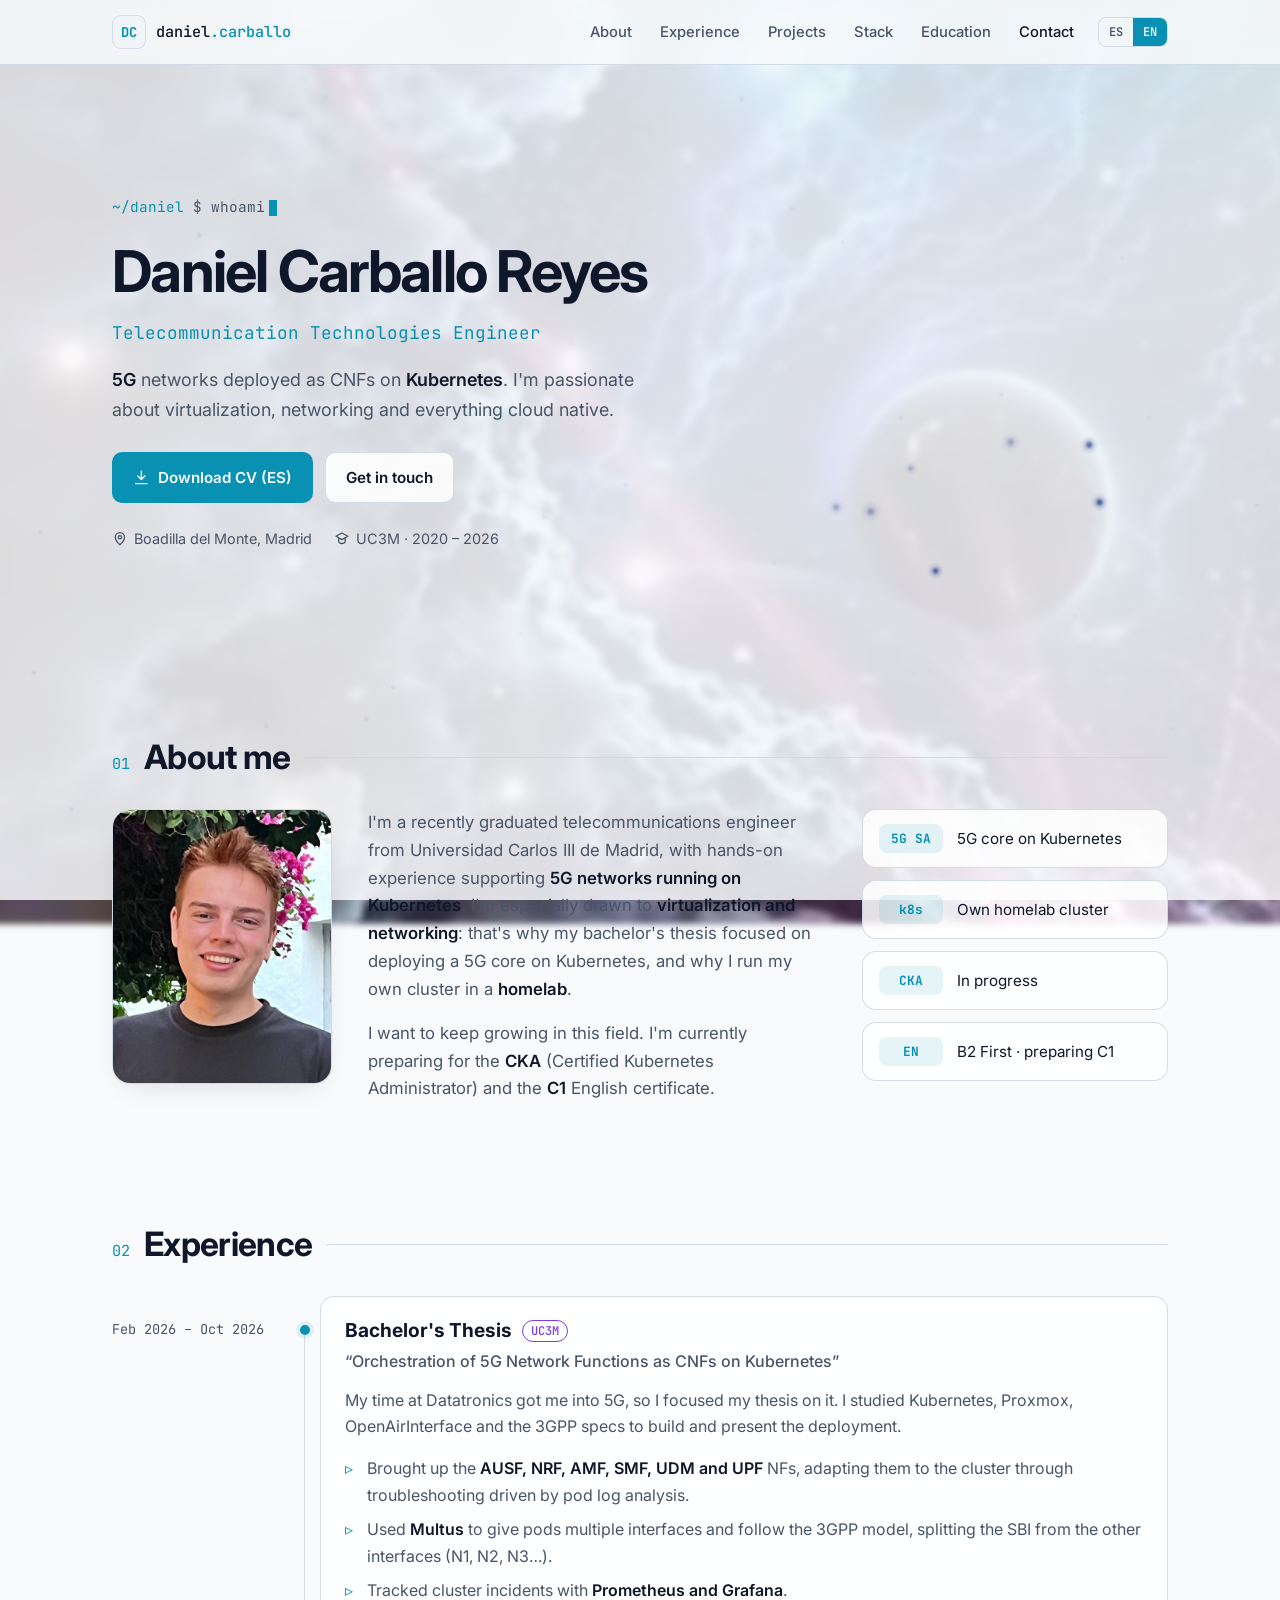
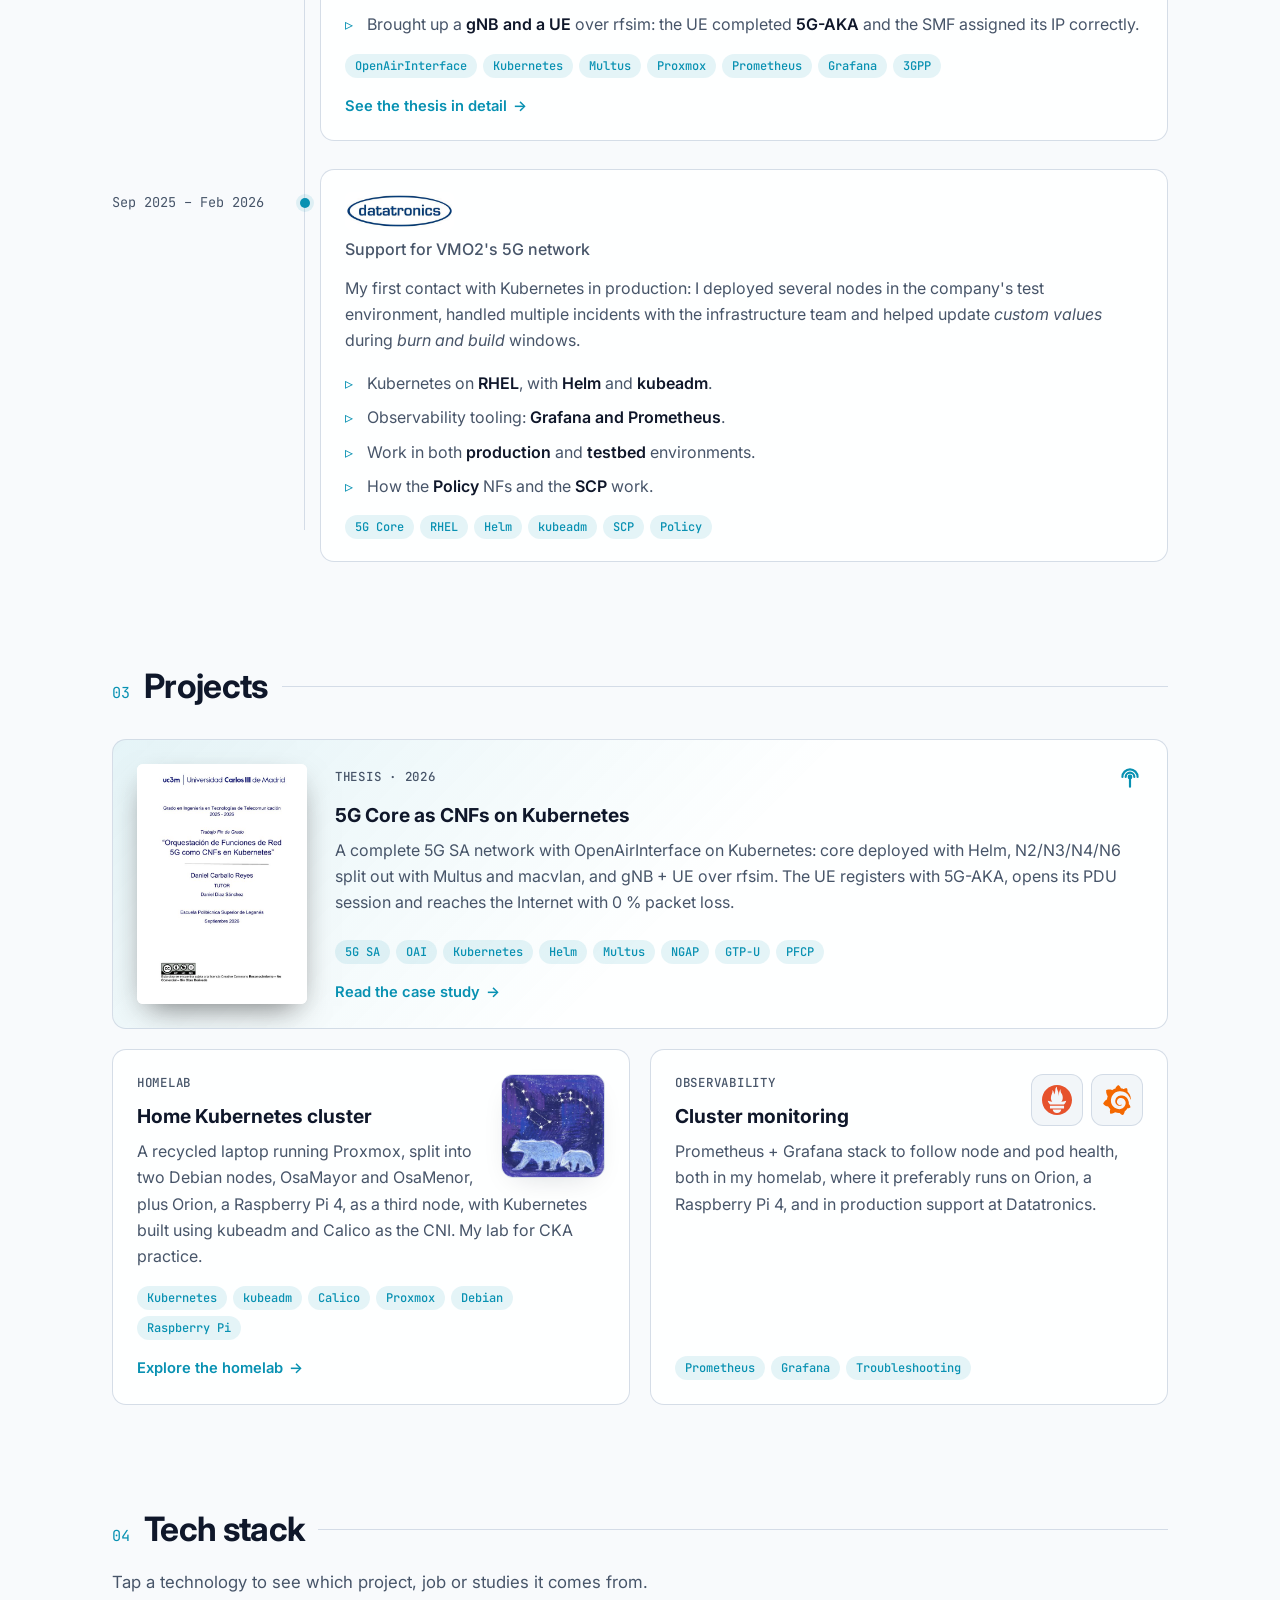
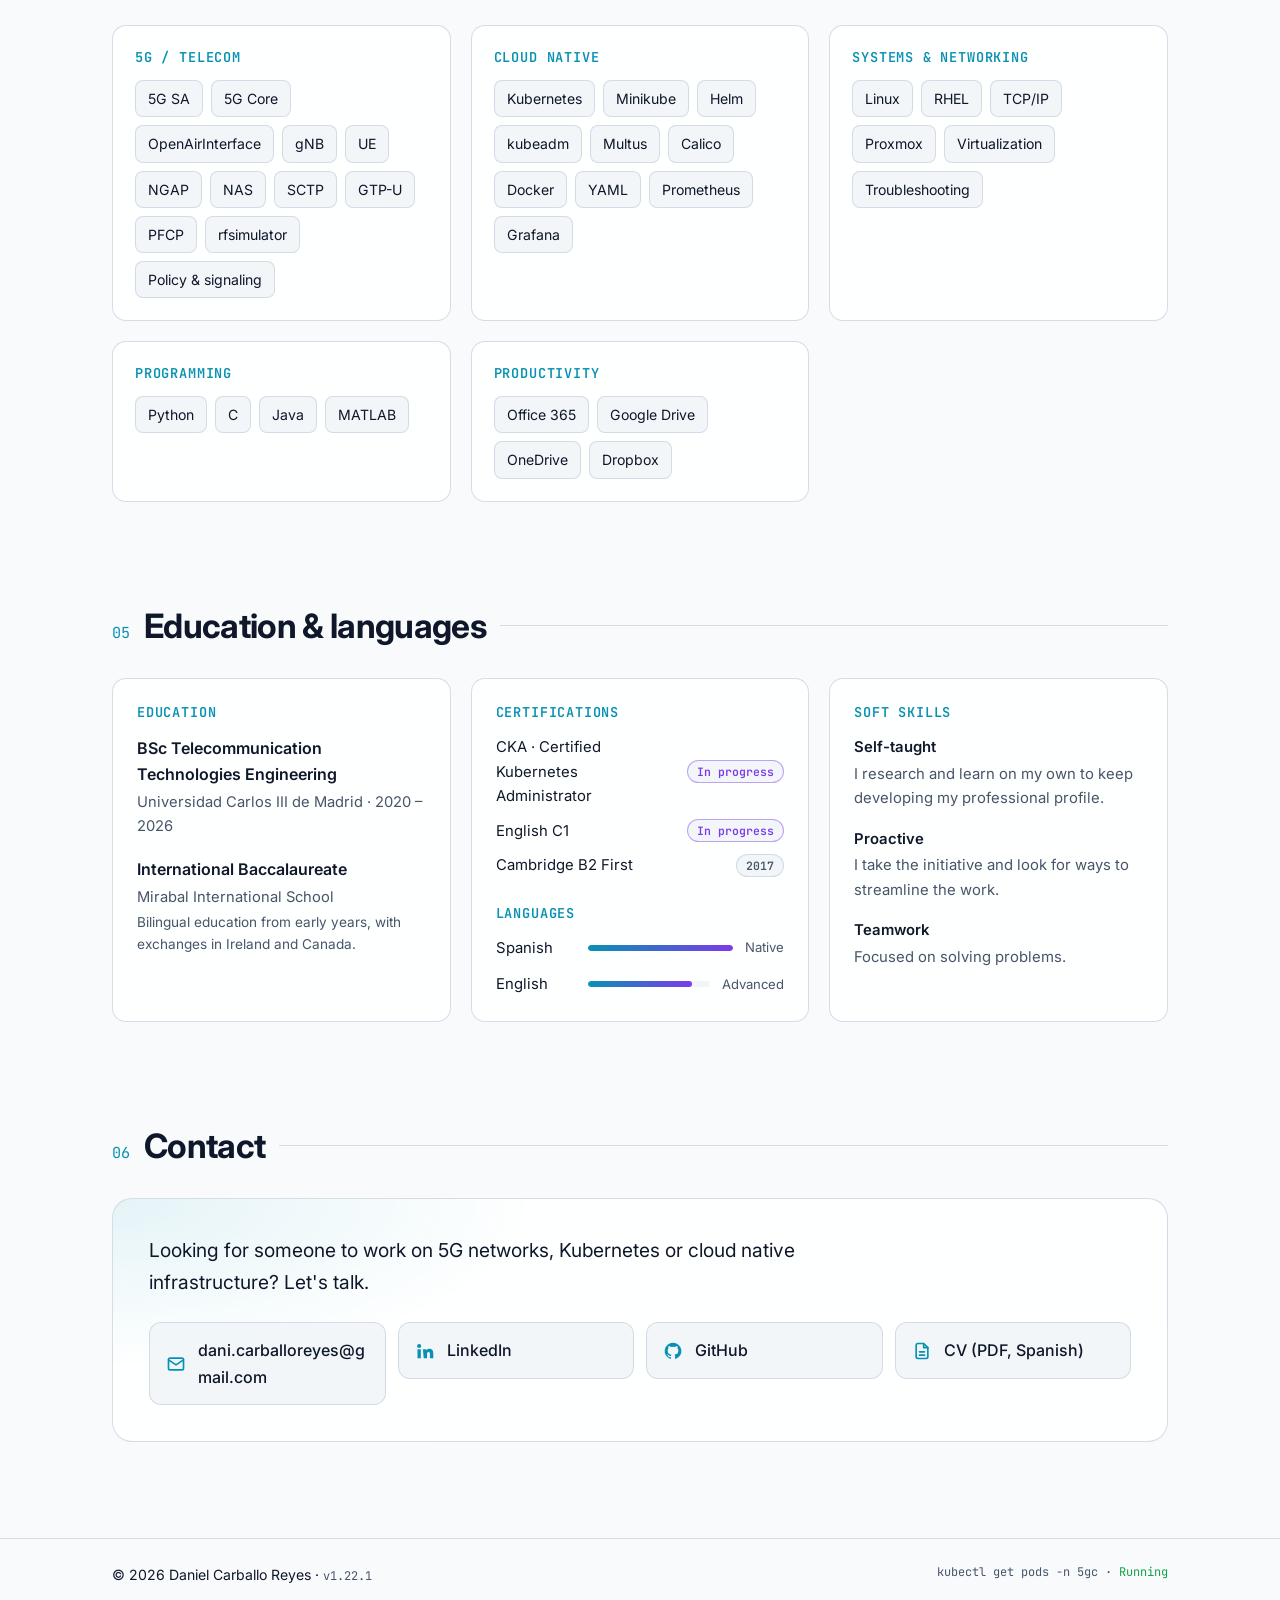
==== commit 80bd0b0e: "Site favicon from Hermes; fit long names and descriptions in the wheel hub Real icon files for brows" ====
--- a/index.html
+++ b/index.html
@@ -15,7 +15,10 @@
 	<meta property="og:image:height" content="630" />
 	<meta name="twitter:card" content="summary_large_image" />
 	<meta name="theme-color" content="#0b1120" />
-	<link rel="icon" href="data:image/svg+xml,%3Csvg xmlns='http://www.w3.org/2000/svg' viewBox='0 0 64 64'%3E%3Crect width='64' height='64' rx='14' fill='%230b1120'/%3E%3Ctext x='50%25' y='54%25' text-anchor='middle' dominant-baseline='middle' font-family='monospace' font-weight='700' font-size='28' fill='%2322d3ee'%3EDC%3C/text%3E%3C/svg%3E" />
+	<link rel="icon" href="/favicon.ico" sizes="48x48" />
+	<link rel="icon" href="/favicon.svg" type="image/svg+xml" />
+	<link rel="apple-touch-icon" href="/apple-touch-icon.png" />
+	<link rel="manifest" href="/site.webmanifest" />
 	<link rel="preconnect" href="https://fonts.googleapis.com" />
 	<link rel="preconnect" href="https://fonts.gstatic.com" crossorigin />
 	<link href="https://fonts.googleapis.com/css2?family=Inter:wght@400;500;600;700&family=JetBrains+Mono:wght@400;500;700&display=swap" rel="stylesheet" />
@@ -73,7 +76,7 @@
 				</p>
 
 				<div class="hero-actions">
-					<a class="btn btn-primary" href="files/CV_Daniel_Carballo.pdf?v=0bf31f41" download>
+					<a class="btn btn-primary" href="files/CV_Daniel_Carballo.pdf?v=eeb52228" download>
 						<svg aria-hidden="true" viewBox="0 0 24 24"><path d="M12 3v12m0 0-5-5m5 5 5-5M4 21h16"/></svg>
 						<span lang="es">Descargar CV</span><span lang="en">Download CV (ES)</span>
 					</a>
@@ -490,7 +493,7 @@
 						</a>
 					</li>
 					<li>
-						<a href="files/CV_Daniel_Carballo.pdf?v=0bf31f41" download>
+						<a href="files/CV_Daniel_Carballo.pdf?v=eeb52228" download>
 							<svg aria-hidden="true" viewBox="0 0 24 24"><path d="M14 3H7a2 2 0 0 0-2 2v14a2 2 0 0 0 2 2h10a2 2 0 0 0 2-2V8z"/><path d="M14 3v5h5M9 13h6M9 17h6"/></svg>
 							<span lang="es">CV en PDF</span><span lang="en">CV (PDF, Spanish)</span>
 						</a>
@@ -502,7 +505,7 @@
 
 	<footer class="site-footer">
 		<div class="container footer-inner">
-			<p>© <span id="year">2026</span> Daniel Carballo Reyes · <a class="version mono" href="https://github.com/C10N67/C10N67.github.io/commits/main" target="_blank" rel="noopener" title="Historial de cambios / Changelog">v1.22.2</a></p>
+			<p>© <span id="year">2026</span> Daniel Carballo Reyes · <a class="version mono" href="https://github.com/C10N67/C10N67.github.io/commits/main" target="_blank" rel="noopener" title="Historial de cambios / Changelog">v1.22.1</a></p>
 			<p class="muted mono">kubectl get pods -n 5gc · <span class="ok">Running</span></p>
 		</div>
 	</footer>
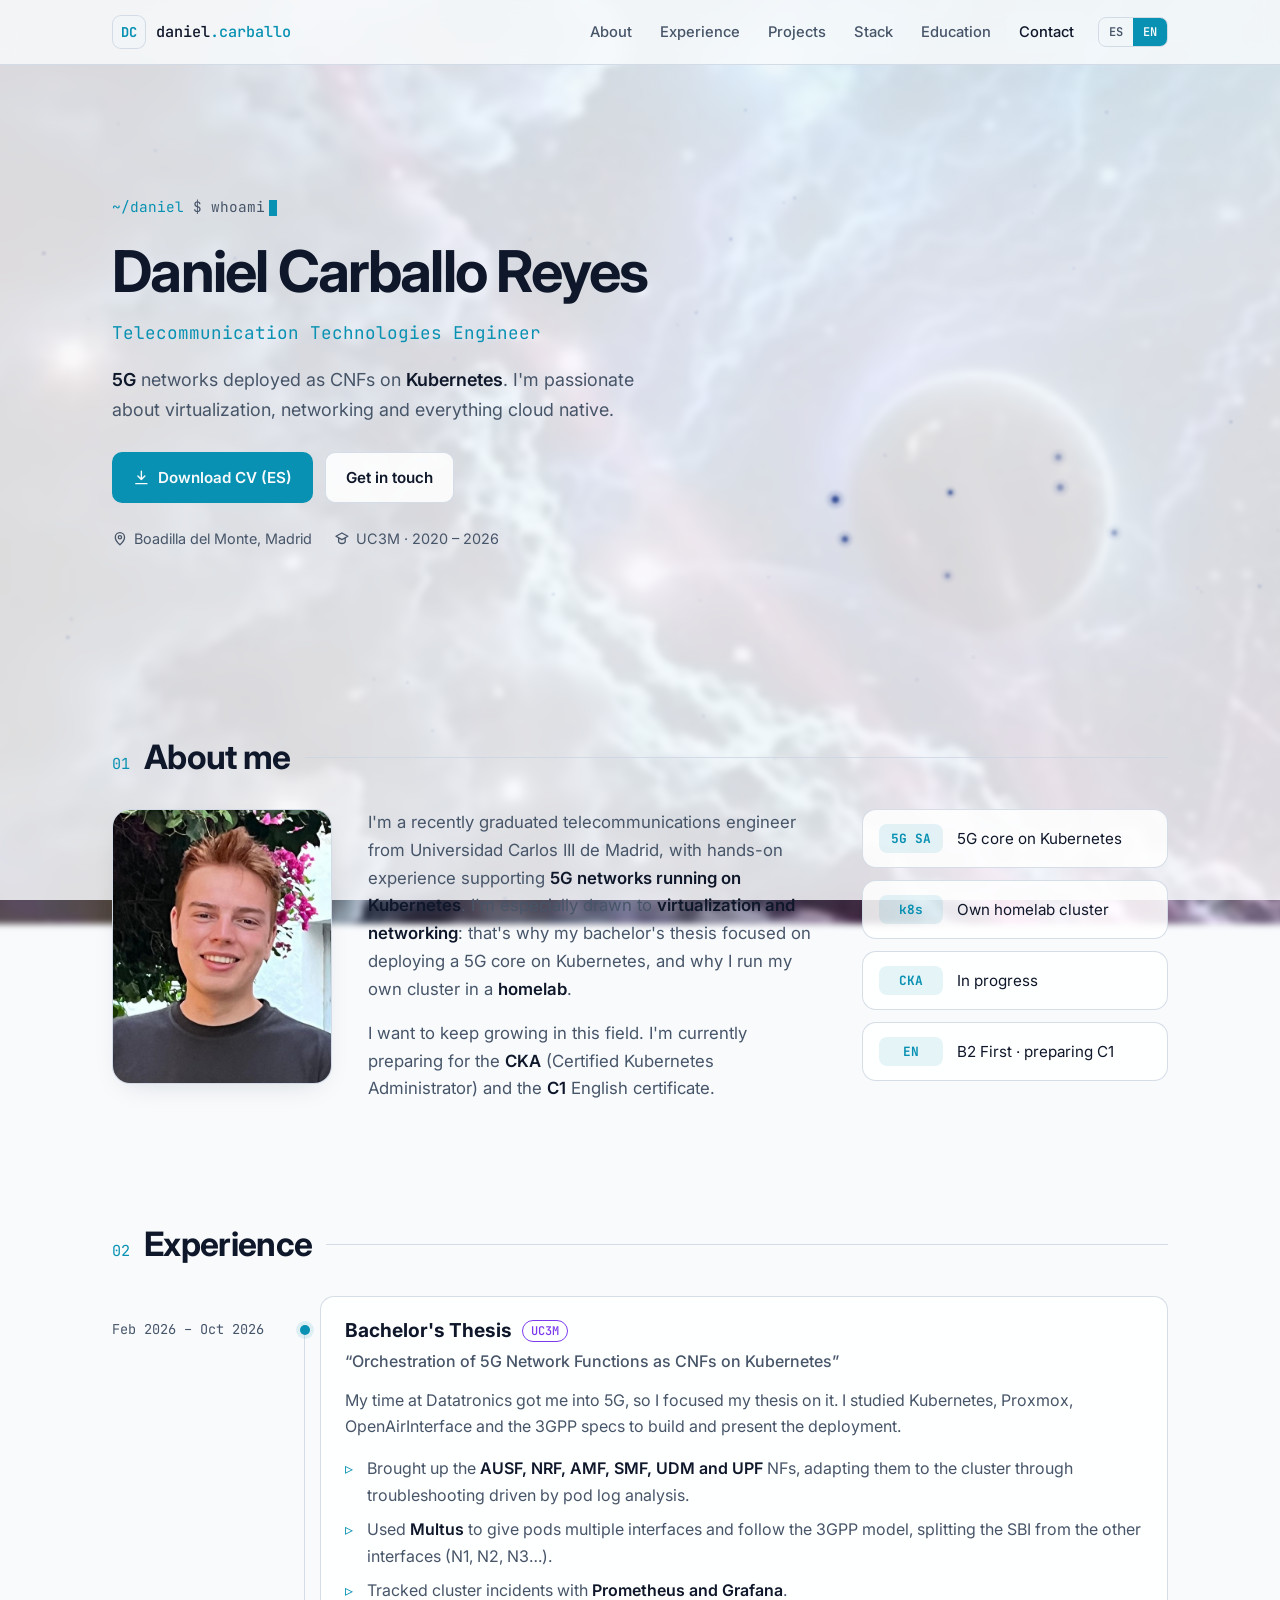
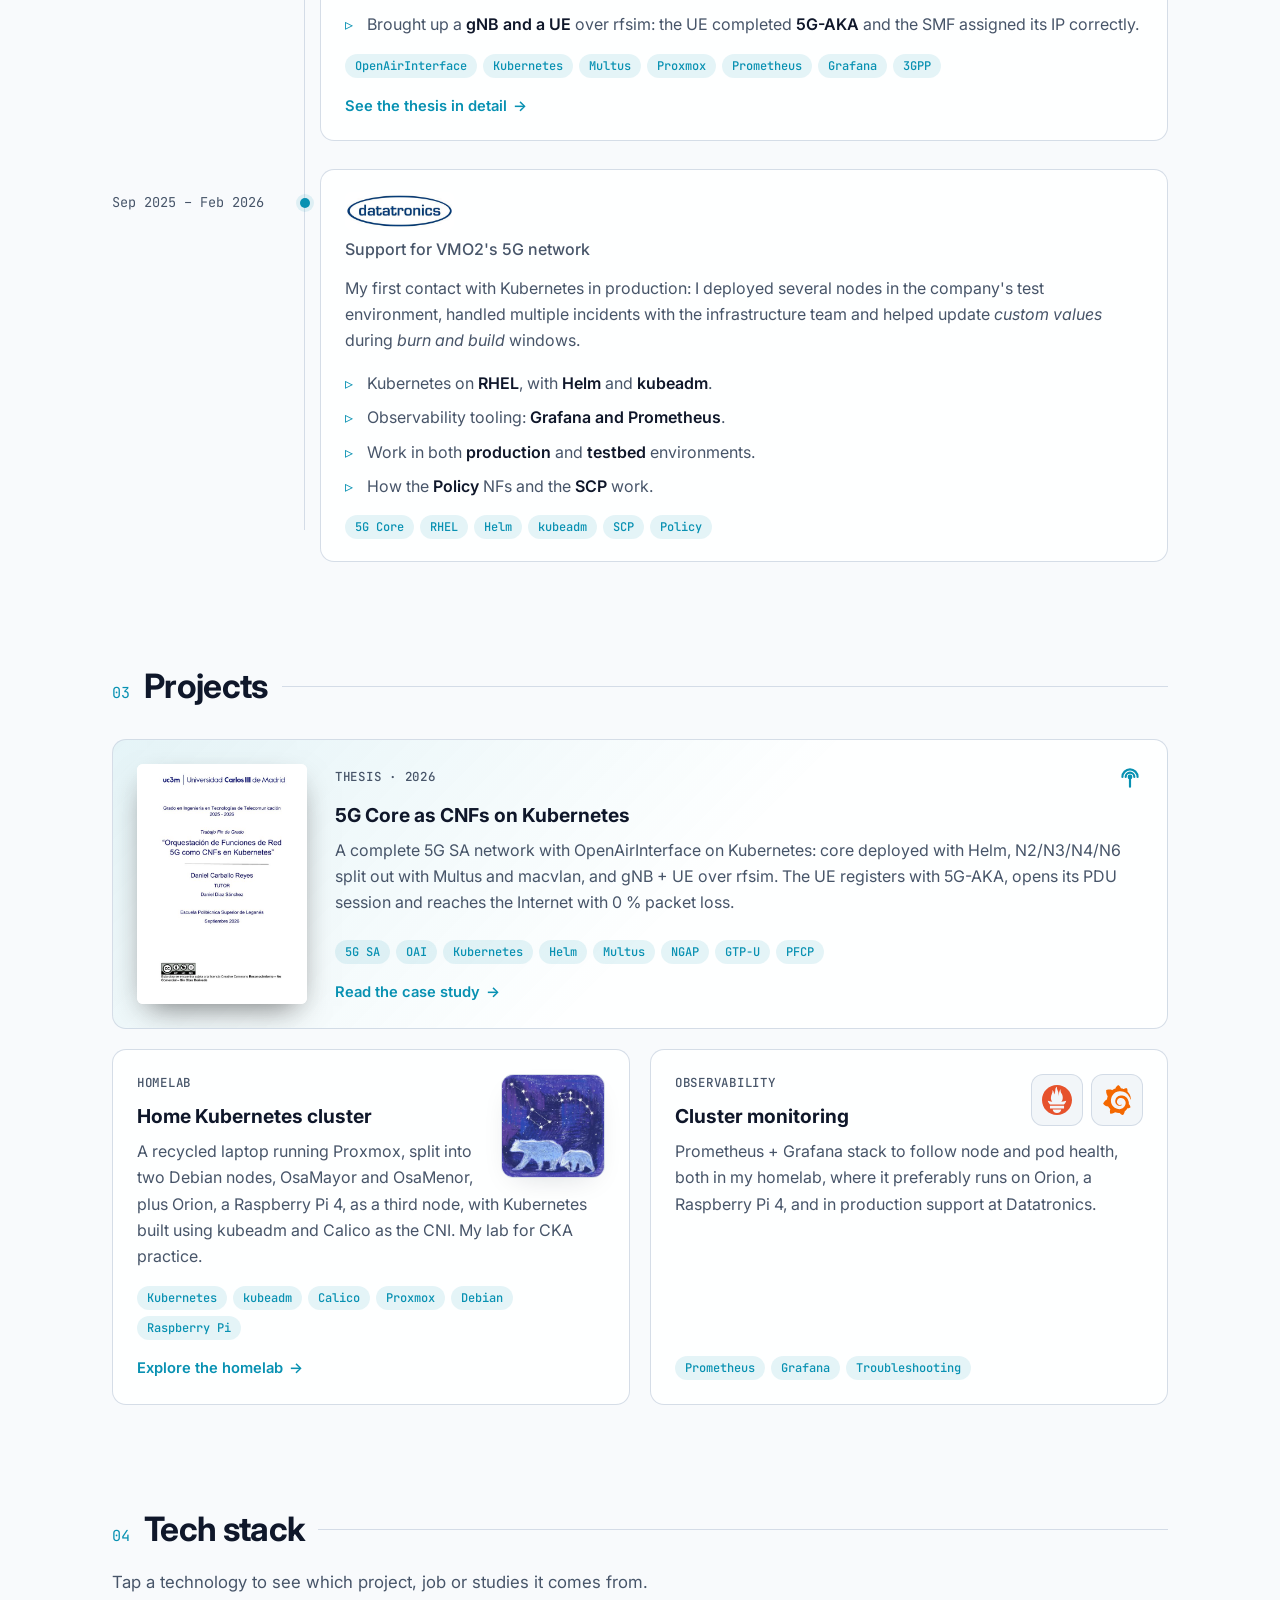
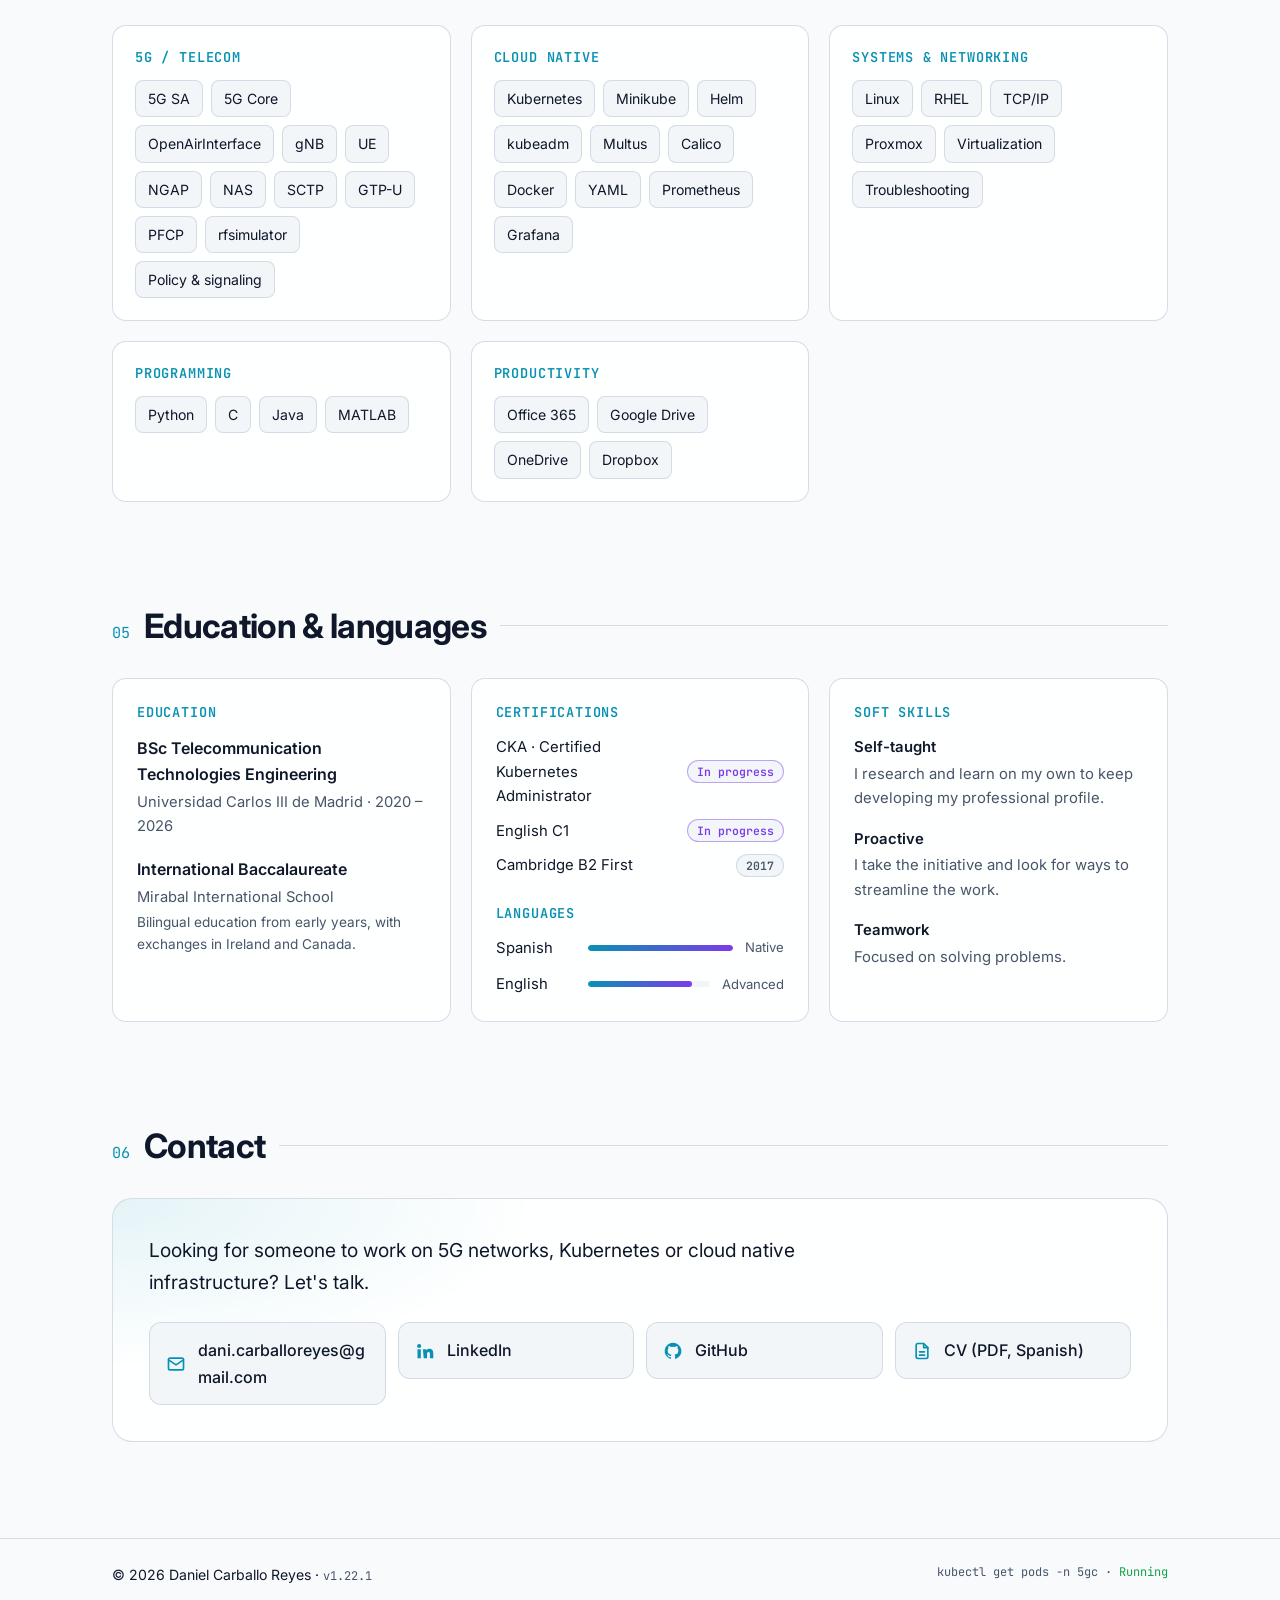
==== commit bee6c3b0: "Hidden gate to Hermes from the profile and Aracne Typing 'hermes' anywhere outside a text field, or " ====
--- a/index.html
+++ b/index.html
@@ -33,7 +33,7 @@
 	<header class="site-header">
 		<nav class="nav container" aria-label="Principal">
 			<a href="#top" class="logo" aria-label="Inicio">
-				<span class="logo-mark">DC</span>
+				<span class="logo-mark" data-hermes-gate>DC</span>
 				<span class="logo-text">daniel<span class="accent">.carballo</span></span>
 			</a>
 
@@ -512,5 +512,6 @@
 
 	<script src="js/main.js?v=c828ddc7"></script>
 	<script src="js/sky.js?v=87841fec"></script>
+<script src="/js/hermes-gate.js" defer></script>
 </body>
 </html>
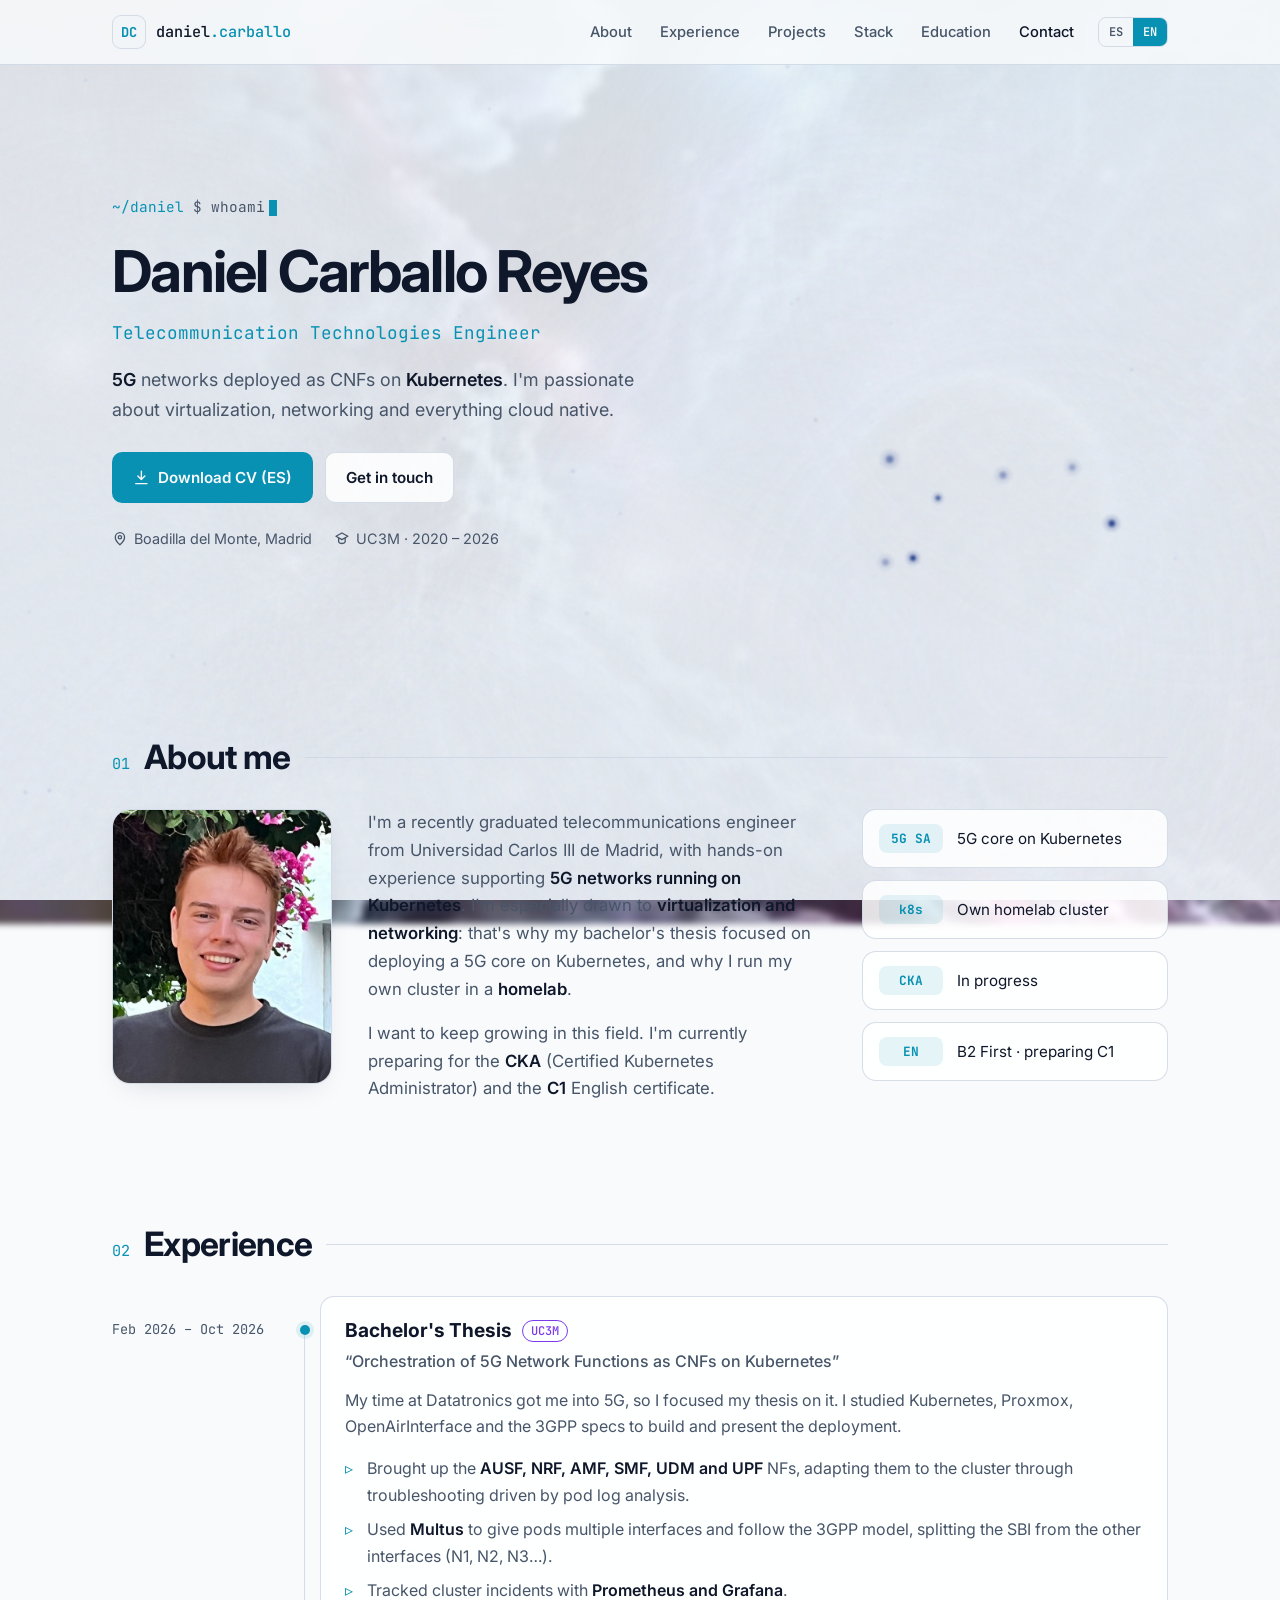
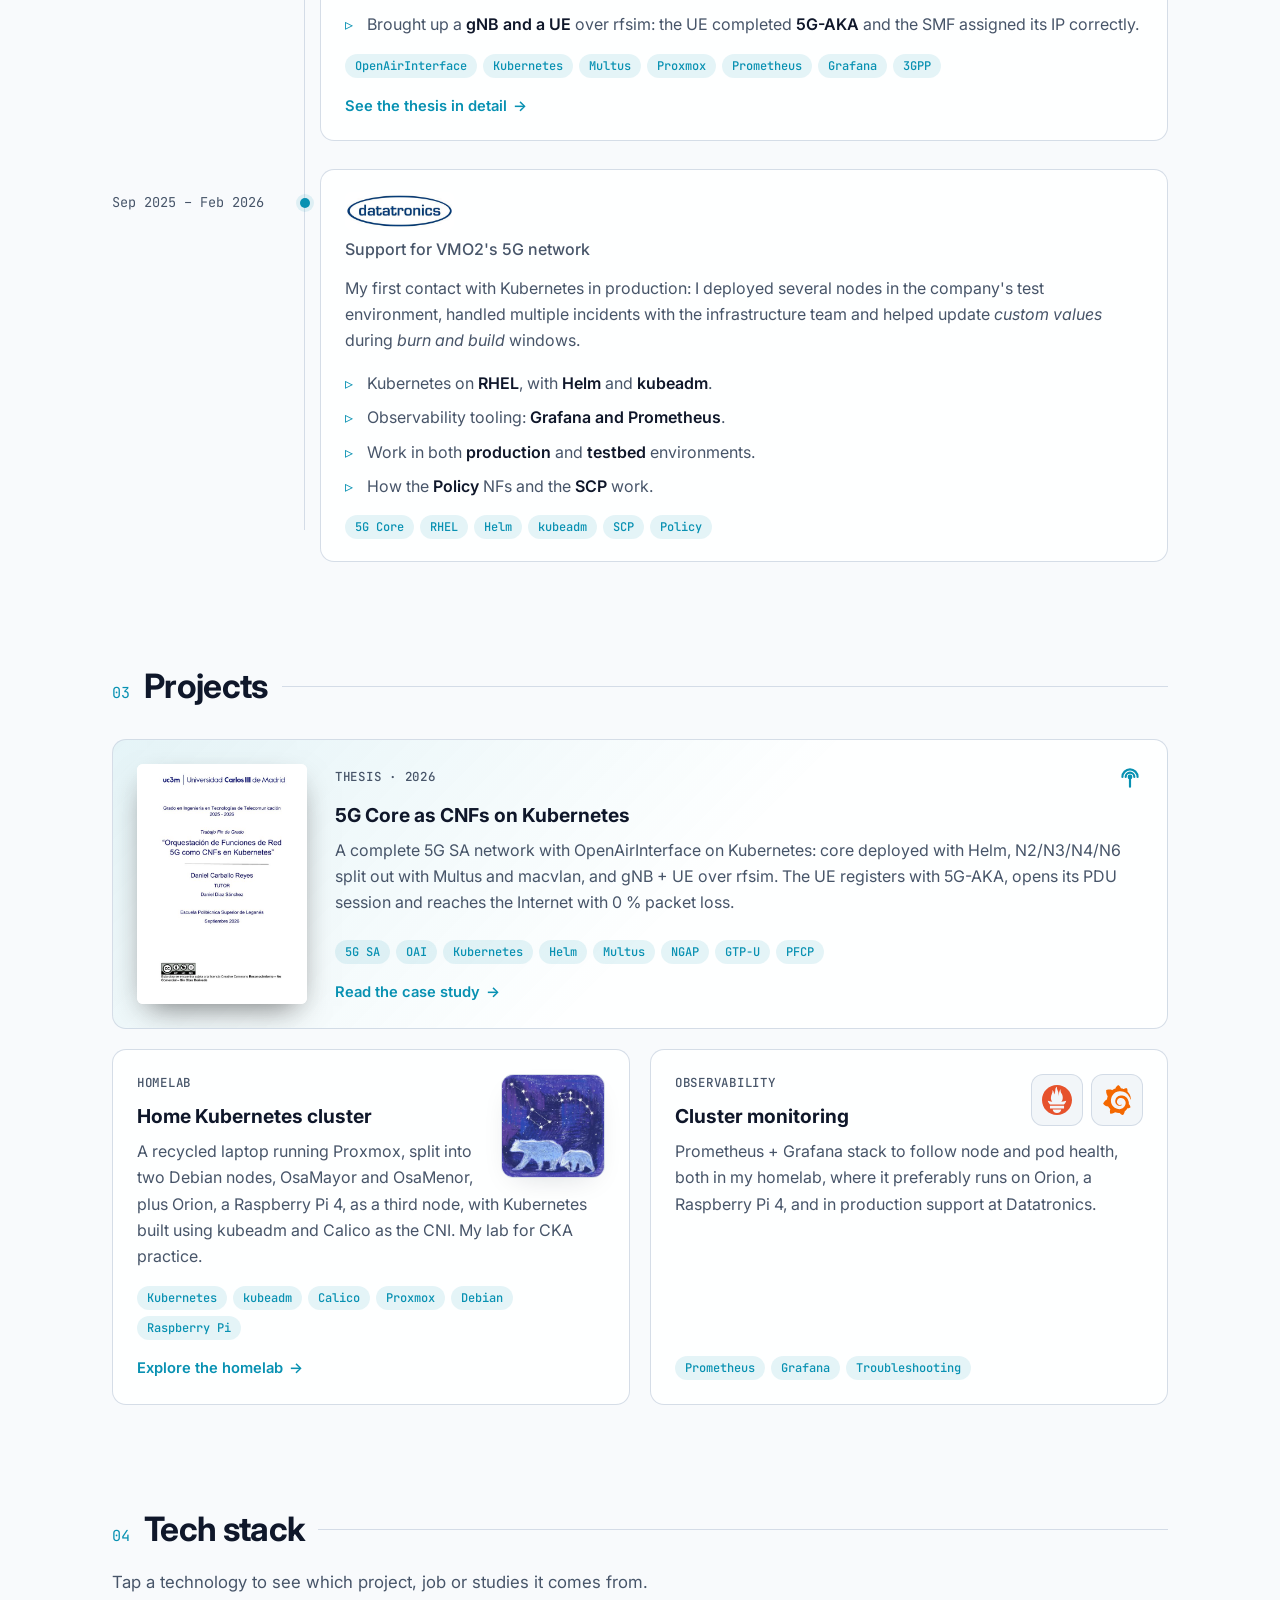
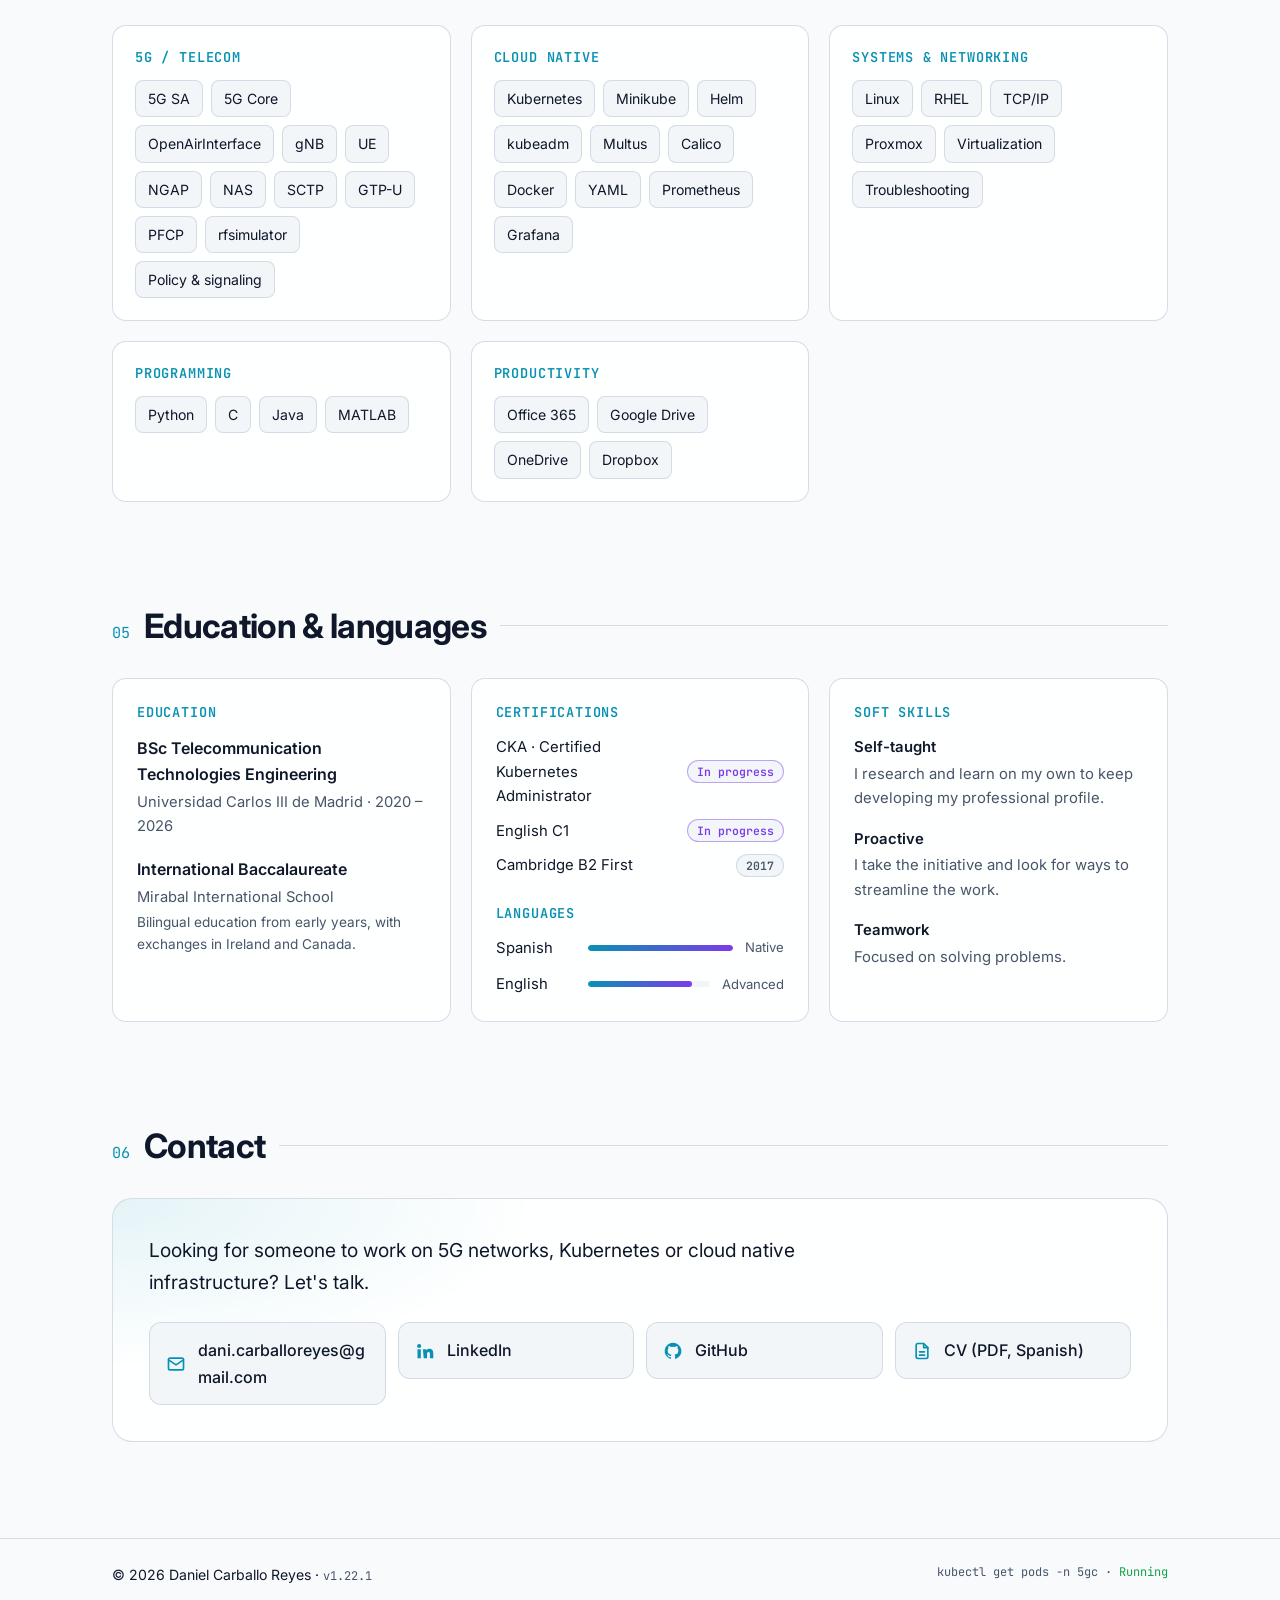
==== commit fdf7f89a: "Fog on the rest of the site: profile, homelab, TFG and Aracne Shared js/fog.js with the same fog as " ====
--- a/index.html
+++ b/index.html
@@ -513,5 +513,6 @@
 	<script src="js/main.js?v=c828ddc7"></script>
 	<script src="js/sky.js?v=87841fec"></script>
 <script src="/js/hermes-gate.js" defer></script>
+<script src="/js/fog.js" data-density=".7" defer></script>
 </body>
 </html>
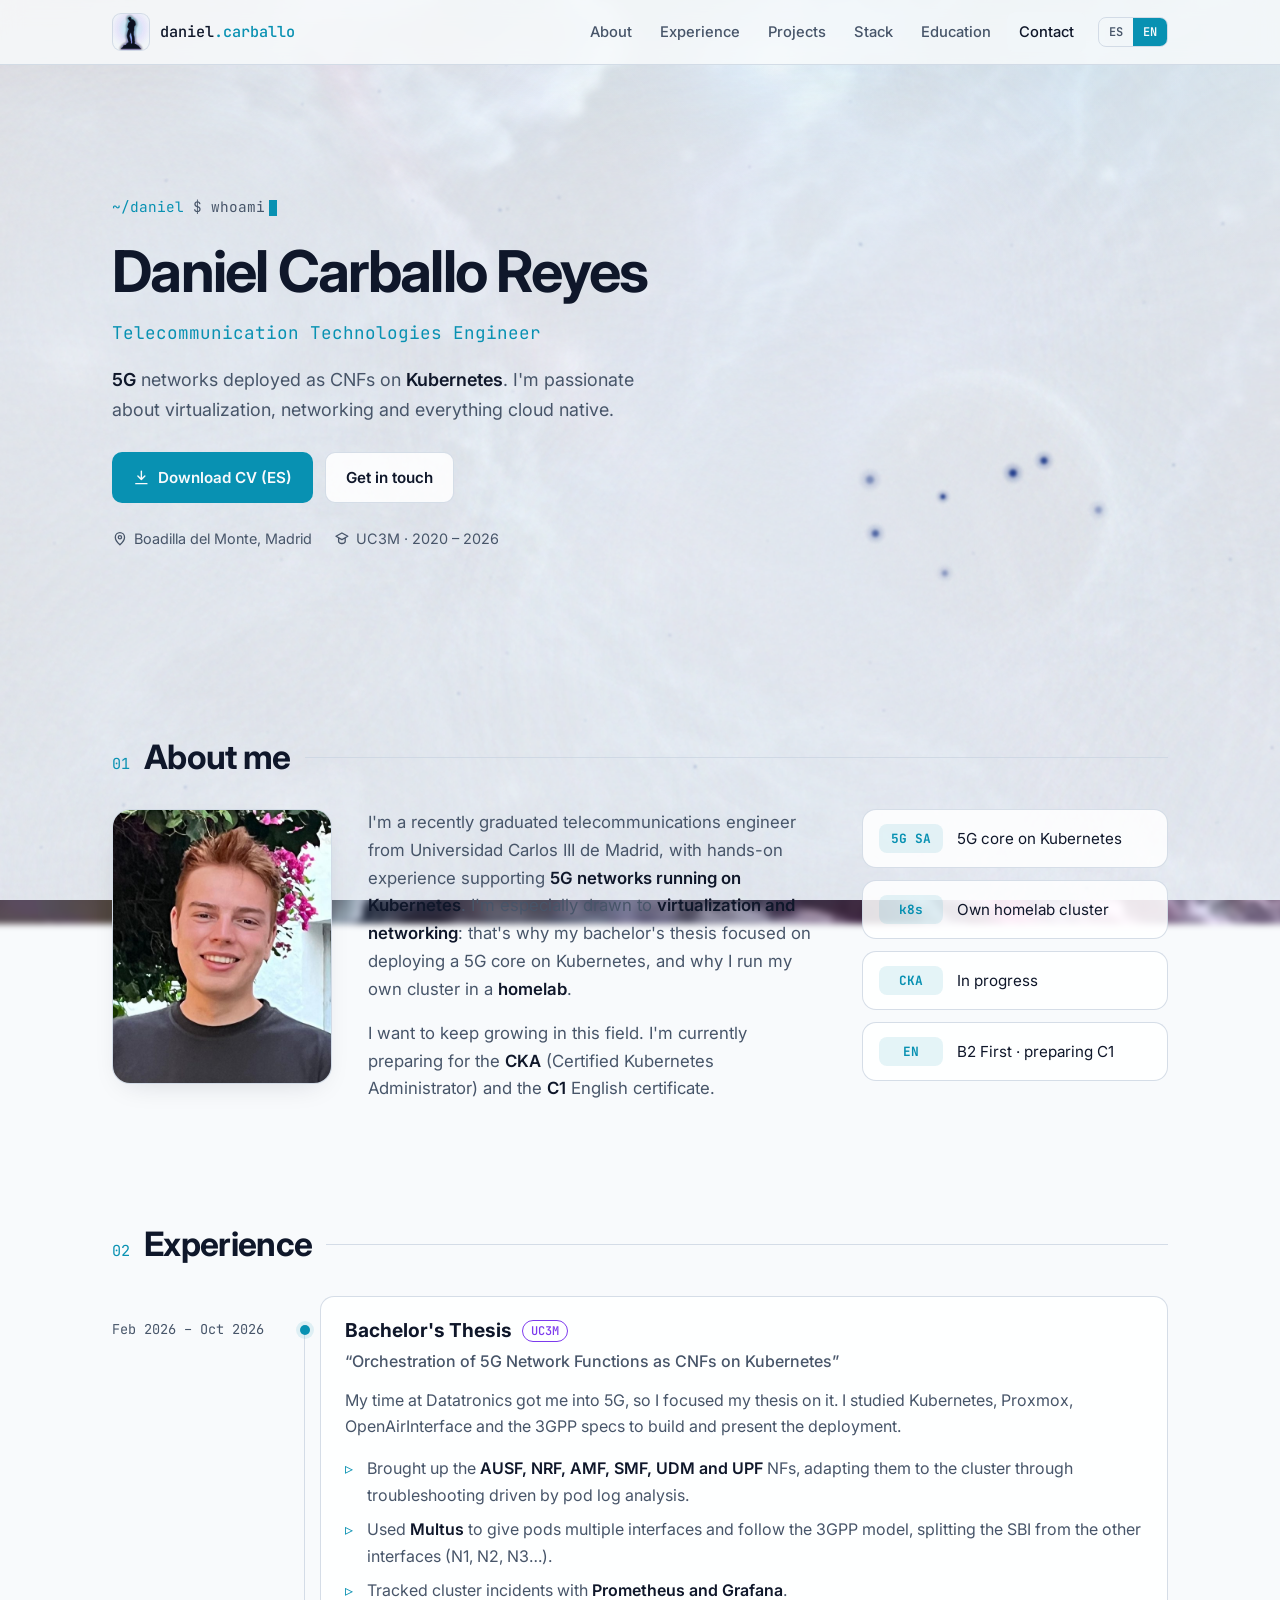
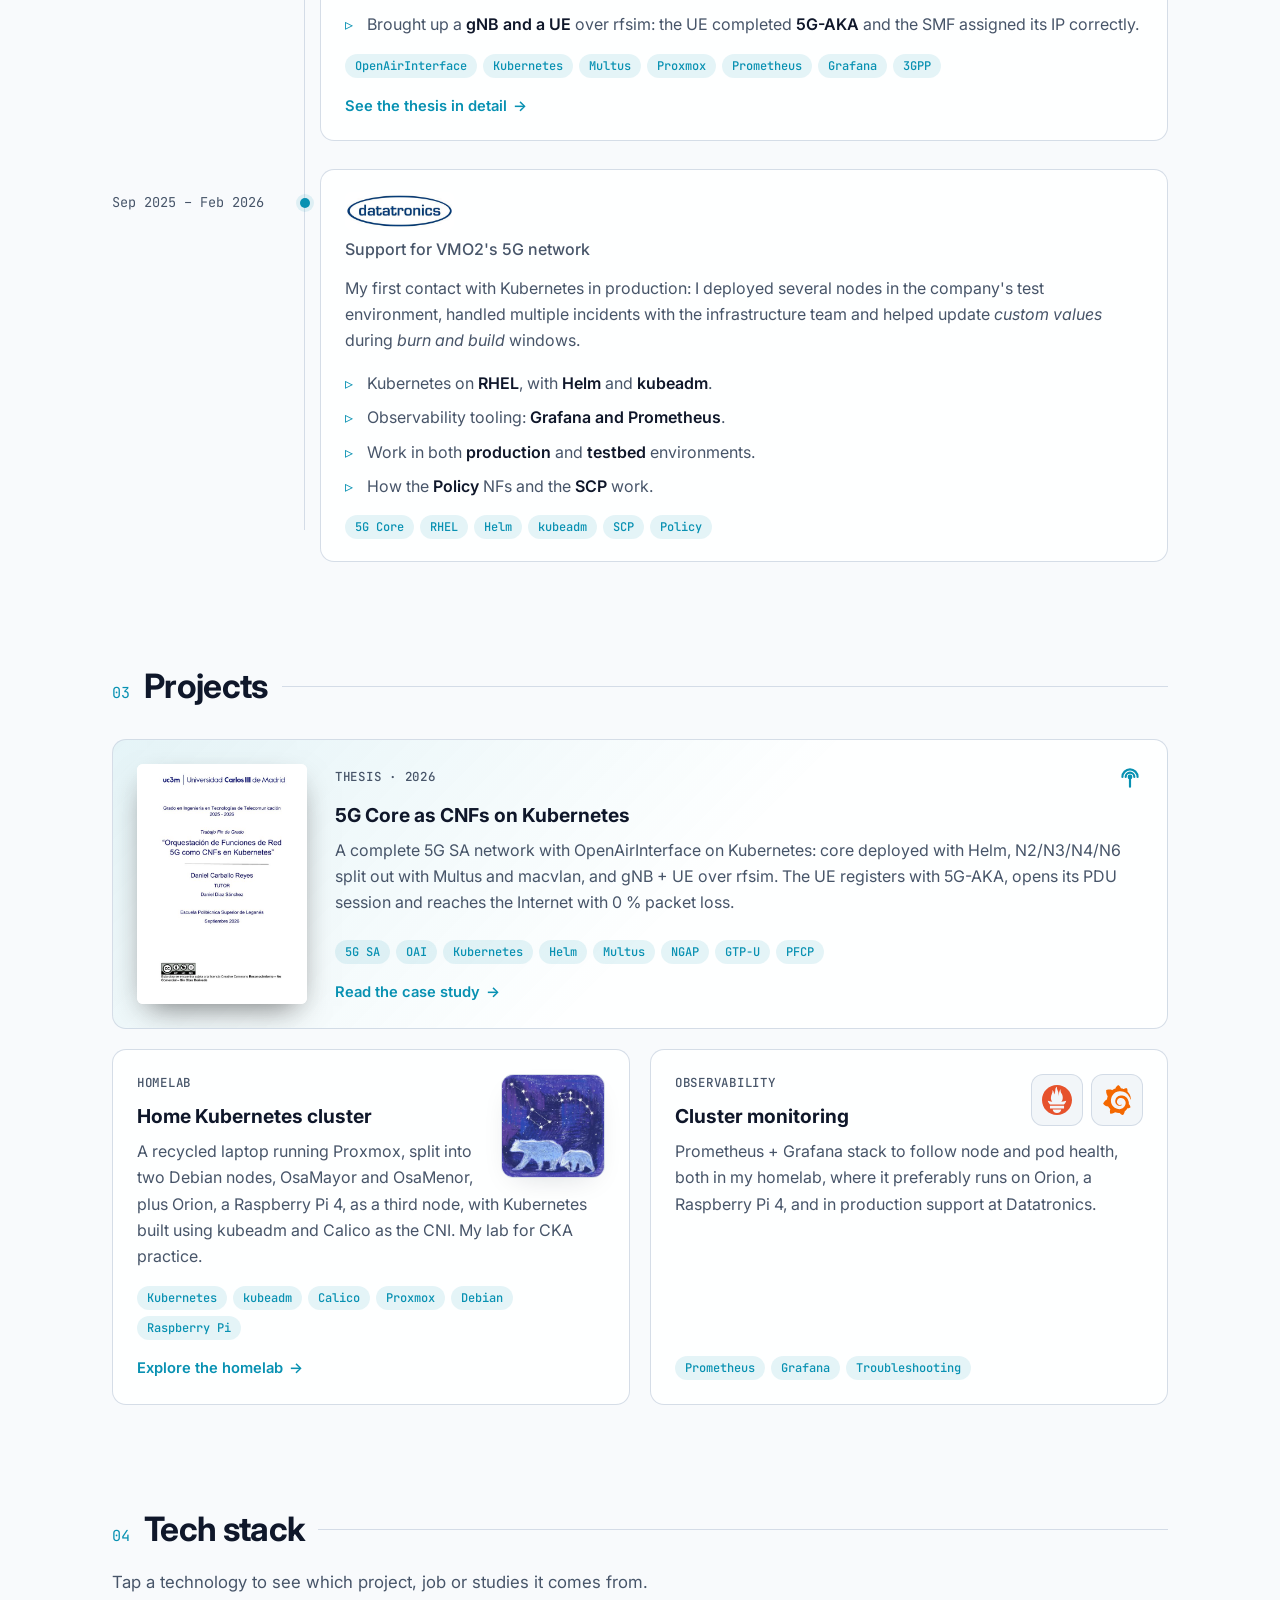
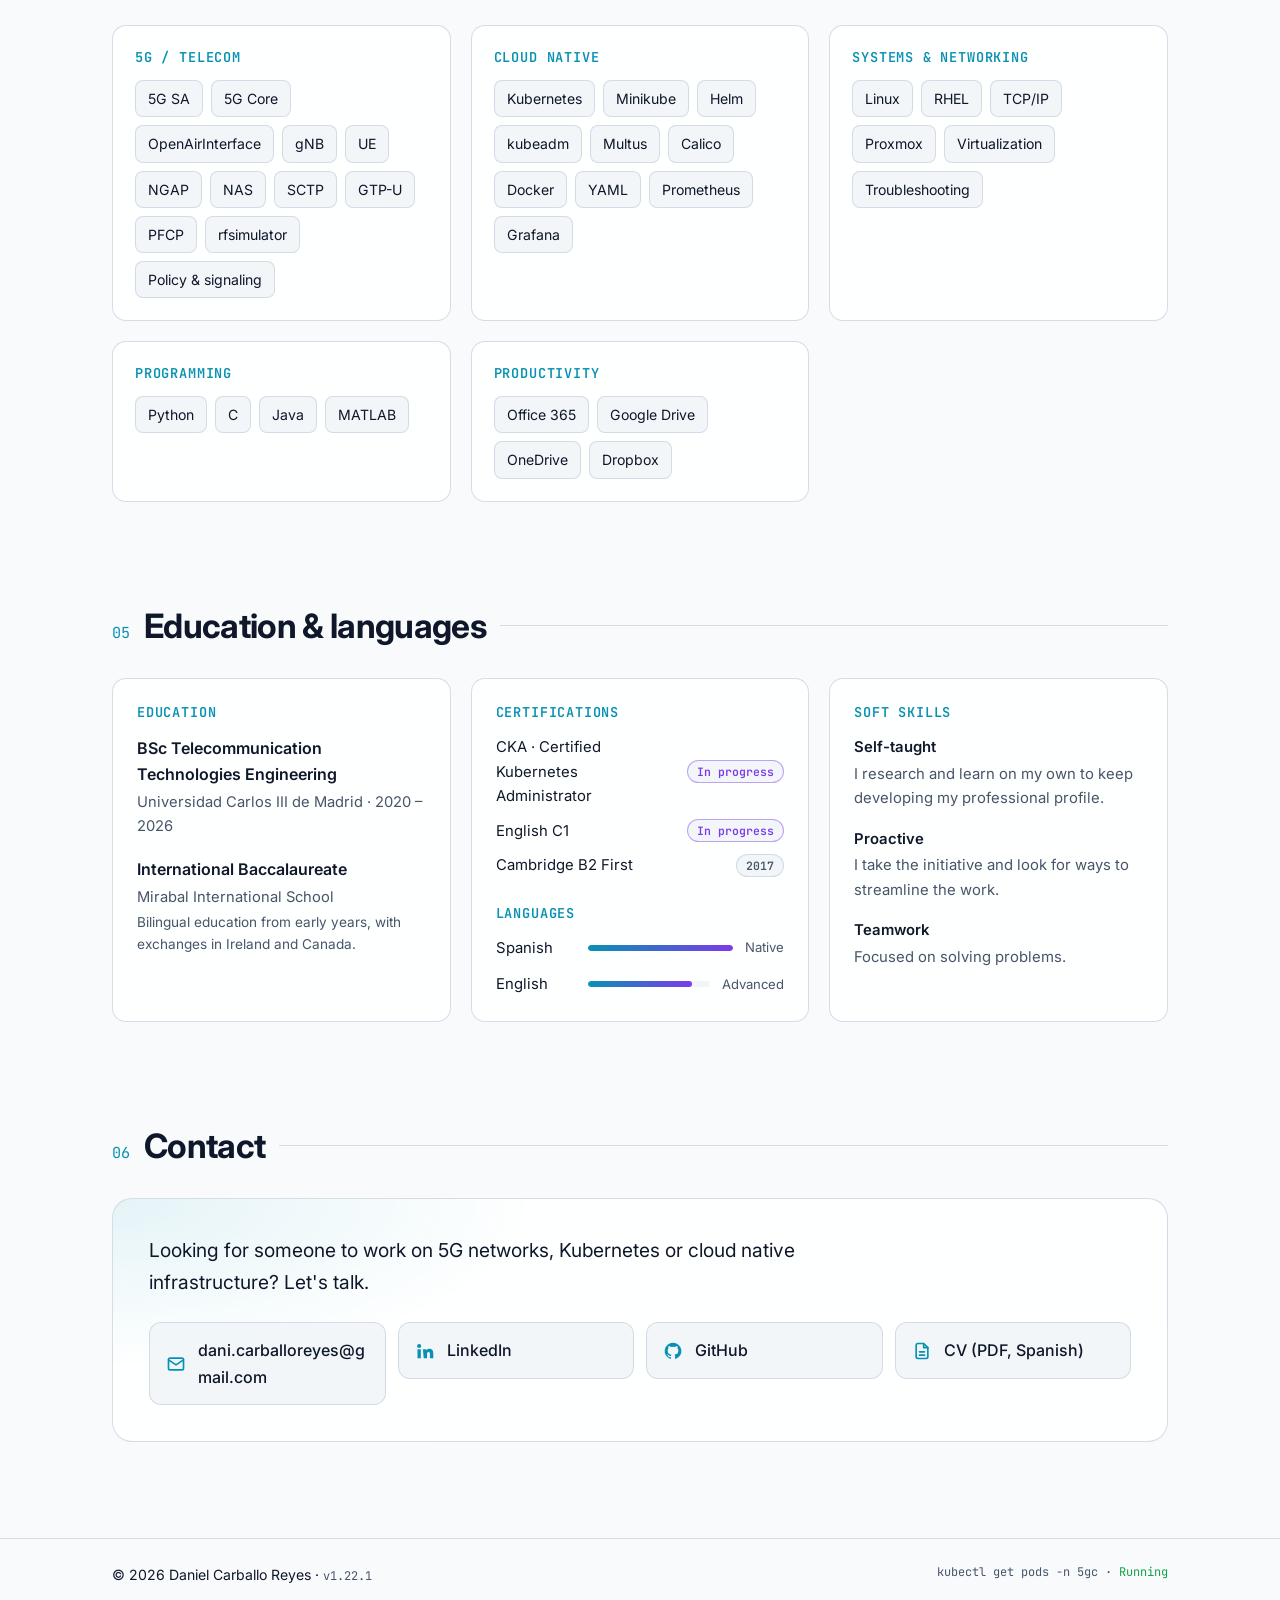
==== commit 70dc4346: "Profile logo: backlit silhouette instead of 'DC' The header mark on the CV, homelab and TFG pages is" ====
--- a/index.html
+++ b/index.html
@@ -22,7 +22,7 @@
 	<link rel="preconnect" href="https://fonts.googleapis.com" />
 	<link rel="preconnect" href="https://fonts.gstatic.com" crossorigin />
 	<link href="https://fonts.googleapis.com/css2?family=Inter:wght@400;500;600;700&family=JetBrains+Mono:wght@400;500;700&display=swap" rel="stylesheet" />
-	<link rel="stylesheet" href="css/style.css?v=a27aaa30" />
+	<link rel="stylesheet" href="css/style.css?v=f8a64741" />
 	<script>document.documentElement.classList.add('js');</script>
 </head>
 <body>
@@ -33,7 +33,7 @@
 	<header class="site-header">
 		<nav class="nav container" aria-label="Principal">
 			<a href="#top" class="logo" aria-label="Inicio">
-				<span class="logo-mark" data-hermes-gate>DC</span>
+				<span class="logo-mark logo-backlit" data-hermes-gate><img src="images/logo-contraluz.png" alt="" width="38" height="38" decoding="async" /></span>
 				<span class="logo-text">daniel<span class="accent">.carballo</span></span>
 			</a>
 
--- a/css/style.css
+++ b/css/style.css
@@ -122,14 +122,6 @@
 svg { width: 1.1em; height: 1.1em; fill: none; stroke: currentColor; stroke-width: 2; stroke-linecap: round; stroke-linejoin: round; flex-shrink: 0; }
 svg.filled { fill: currentColor; stroke: none; }
 
-/* Banderas de idioma de los botones del CV: el sprite no ocupa sitio y cada
-   bandera se pinta con sus propios colores, sin heredar el trazo de los iconos */
-svg.sprite { position: absolute; width: 0; height: 0; overflow: hidden; }
-svg.flag {
-	width: 1.5em; height: 1em; stroke: none; stroke-linecap: butt; stroke-linejoin: miter;
-	border-radius: 2px; box-shadow: 0 0 0 1px rgba(15, 23, 42, 0.25);
-}
-
 /* Header / nav ----------------------------------------------------------- */
 
 .site-header {
@@ -150,6 +142,12 @@
 	font-weight: 700; font-size: 0.85rem;
 }
 .logo-text { font-size: 0.95rem; }
+/* Logo: silueta a contraluz (luz cian/violeta por detrás) */
+.logo-mark.logo-backlit {
+	width: 38px; height: 38px; padding: 0; overflow: hidden;
+	background: radial-gradient(circle at 50% 40%, rgba(34, 211, 238, .30), rgba(167, 139, 250, .16) 48%, transparent 74%), var(--surface-2);
+}
+.logo-backlit img { display: block; width: 100%; height: 100%; object-fit: contain; }
 
 .nav-links { display: flex; align-items: center; gap: 4px; }
 .nav-links a {
@@ -453,7 +451,6 @@
 }
 .contact-links a:hover { border-color: var(--accent); text-decoration: none; transform: translateY(-1px); }
 .contact-links svg { width: 20px; height: 20px; color: var(--accent); }
-.contact-links svg.flag { width: 24px; height: 16px; }
 
 @media (max-width: 600px) { .contact { padding: 22px; } }
 
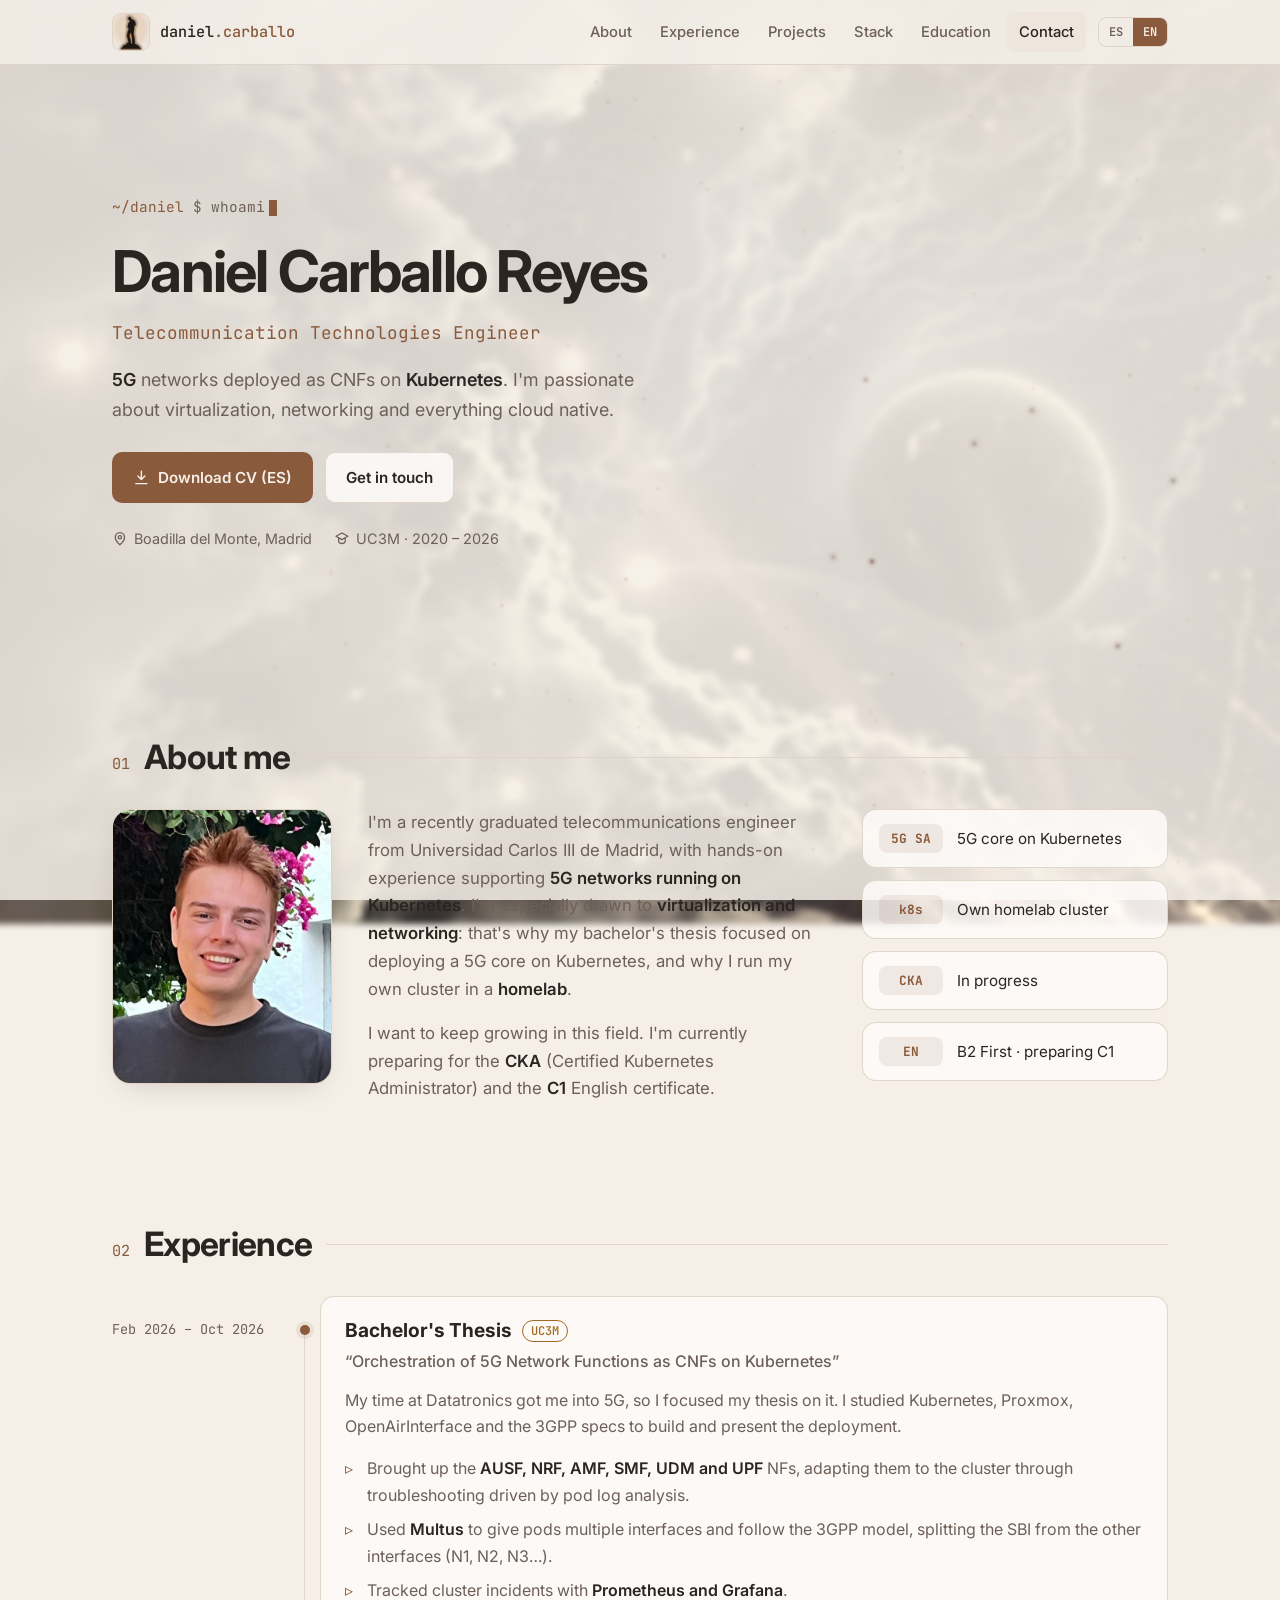
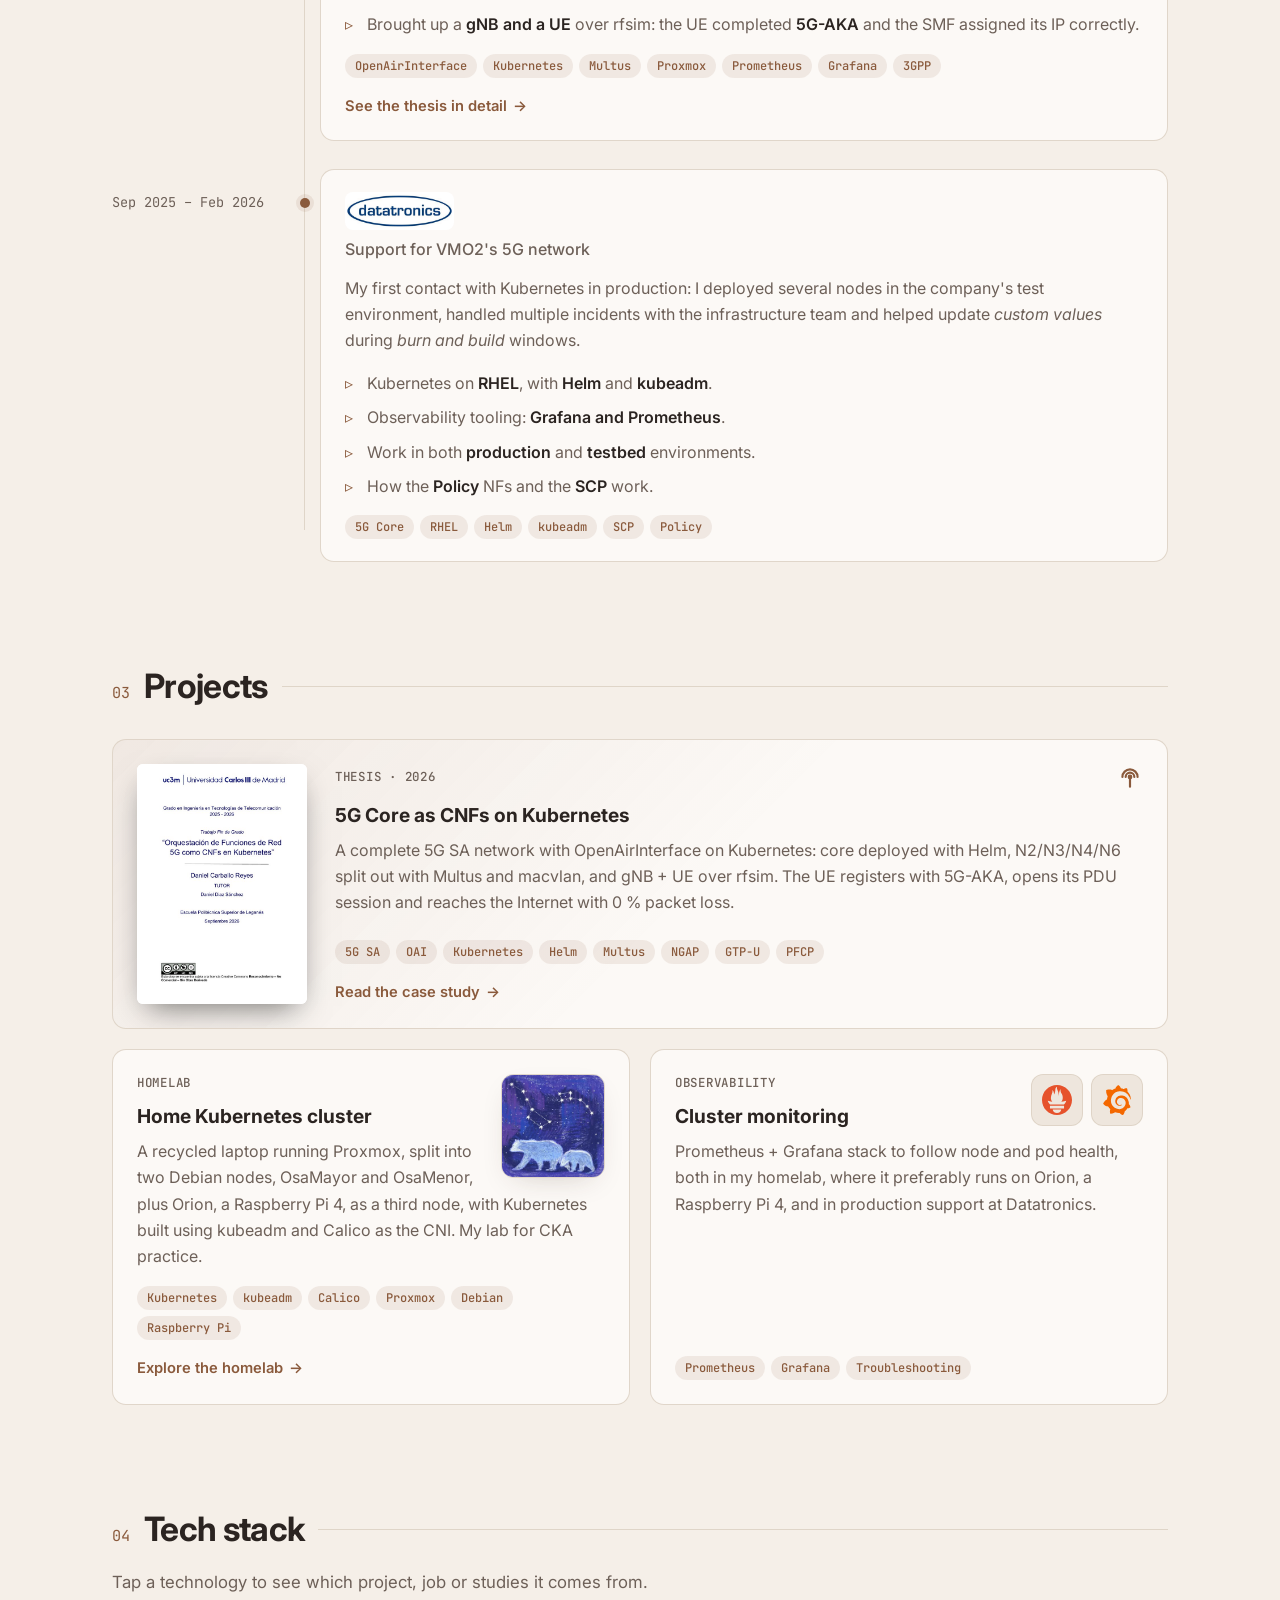
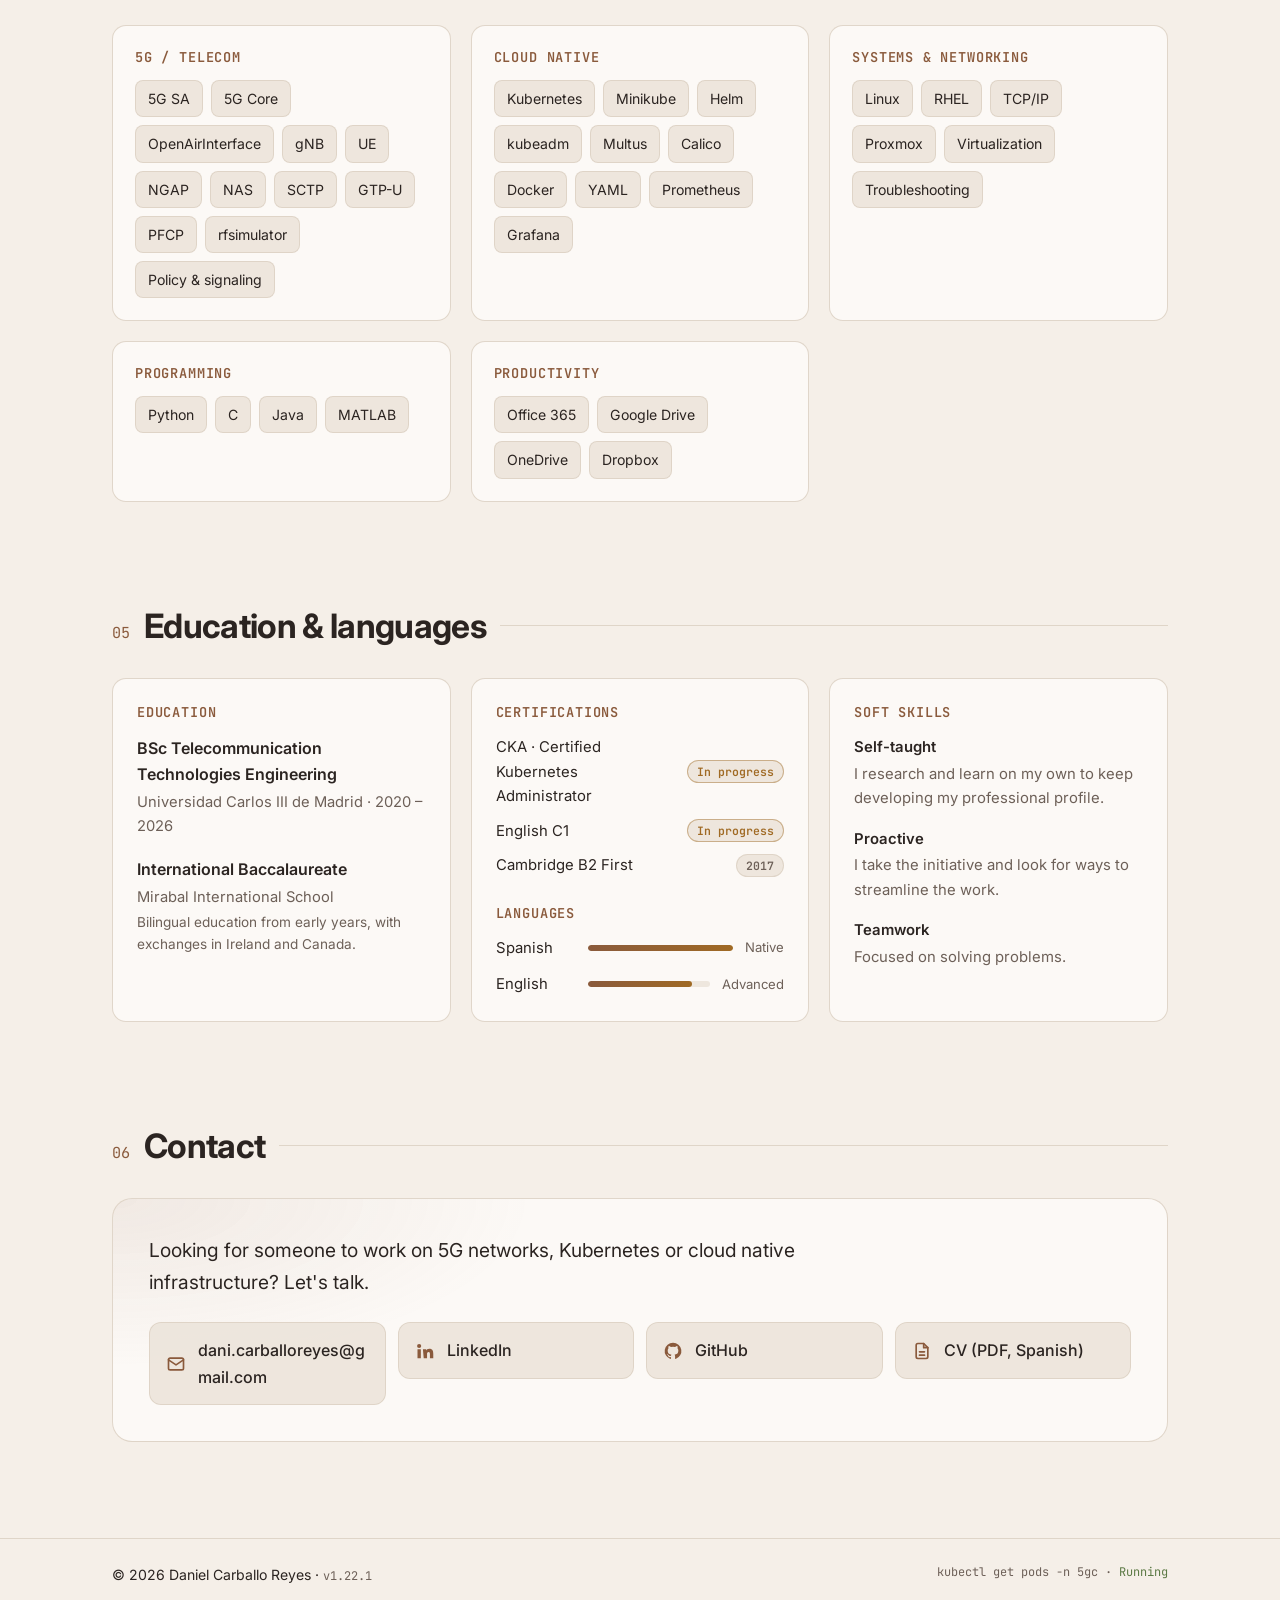
==== commit ee1ee195: "Use Aracne's colour palette across the whole site CV, homelab and TFG (css/style.css): dark sepia at" ====
--- a/index.html
+++ b/index.html
@@ -14,7 +14,8 @@
 	<meta property="og:image:width" content="1200" />
 	<meta property="og:image:height" content="630" />
 	<meta name="twitter:card" content="summary_large_image" />
-	<meta name="theme-color" content="#0b1120" />
+	<meta name="theme-color" content="#1b1714" media="(prefers-color-scheme: dark)" />
+	<meta name="theme-color" content="#f5efe8" media="(prefers-color-scheme: light)" />
 	<link rel="icon" href="/favicon.ico" sizes="48x48" />
 	<link rel="icon" href="/favicon.svg" type="image/svg+xml" />
 	<link rel="apple-touch-icon" href="/apple-touch-icon.png" />
@@ -22,7 +23,7 @@
 	<link rel="preconnect" href="https://fonts.googleapis.com" />
 	<link rel="preconnect" href="https://fonts.gstatic.com" crossorigin />
 	<link href="https://fonts.googleapis.com/css2?family=Inter:wght@400;500;600;700&family=JetBrains+Mono:wght@400;500;700&display=swap" rel="stylesheet" />
-	<link rel="stylesheet" href="css/style.css?v=f8a64741" />
+	<link rel="stylesheet" href="css/style.css?v=b15b345c" />
 	<script>document.documentElement.classList.add('js');</script>
 </head>
 <body>
--- a/css/style.css
+++ b/css/style.css
@@ -3,18 +3,19 @@
    ========================================================================== */
 
 :root {
-	--bg: #0b1120;
-	--bg-alt: #0f172a;
-	--surface: rgba(17, 26, 46, 0.78);
-	--surface-2: rgba(22, 33, 58, 0.85);
-	--border: rgba(51, 65, 99, 0.6);
-	--veil: rgba(8, 12, 24, 0.7);
-	--text: #e2e8f0;
-	--text-muted: #94a3b8;
-	--accent: #22d3ee;
-	--accent-2: #a78bfa;
-	--ok: #4ade80;
-	--accent-soft: rgba(34, 211, 238, 0.12);
+	/* Gama de Aracne: sepia oscuro de noche, crema de día; acentos marrón, ámbar y oliva */
+	--bg: #1b1714;
+	--bg-alt: #221d19;
+	--surface: rgba(36, 31, 27, 0.82);
+	--surface-2: rgba(42, 36, 32, 0.88);
+	--border: rgba(110, 90, 74, 0.45);
+	--veil: rgba(20, 16, 13, 0.74);
+	--text: #efe6dc;
+	--text-muted: #b3a597;
+	--accent: #d8a77f;
+	--accent-2: #e0b06a;
+	--ok: #9cc183;
+	--accent-soft: rgba(216, 167, 127, 0.12);
 	--shadow: 0 10px 30px -12px rgba(0, 0, 0, 0.6);
 
 	--radius: 14px;
@@ -25,19 +26,19 @@
 
 @media (prefers-color-scheme: light) {
 	:root {
-		--bg: #f8fafc;
-		--bg-alt: #f1f5f9;
-		--surface: rgba(255, 255, 255, 0.86);
-		--surface-2: rgba(241, 245, 249, 0.9);
-		--border: rgba(203, 213, 225, 0.8);
-		--veil: rgba(248, 250, 252, 0.85);
-		--text: #0f172a;
-		--text-muted: #475569;
-		--accent: #0891b2;
-		--accent-2: #7c3aed;
-		--ok: #16a34a;
-		--accent-soft: rgba(8, 145, 178, 0.1);
-		--shadow: 0 10px 30px -14px rgba(15, 23, 42, 0.18);
+		--bg: #f5efe8;
+		--bg-alt: #ede5db;
+		--surface: rgba(253, 251, 248, 0.86);
+		--surface-2: rgba(237, 229, 219, 0.9);
+		--border: rgba(221, 210, 197, 0.9);
+		--veil: rgba(245, 239, 232, 0.86);
+		--text: #2b2421;
+		--text-muted: #6d6058;
+		--accent: #8a5a3c;
+		--accent-2: #a06a24;
+		--ok: #5d7a46;
+		--accent-soft: rgba(138, 90, 60, 0.1);
+		--shadow: 0 10px 30px -14px rgba(60, 40, 25, 0.25);
 	}
 }
 
@@ -59,7 +60,7 @@
 ::-webkit-scrollbar-thumb:horizontal { background: linear-gradient(90deg, var(--accent), var(--accent-2)) padding-box; }
 ::-webkit-scrollbar-thumb:hover { border-width: 2px; }
 ::-webkit-scrollbar-corner { background: transparent; }
-/* Firefox no admite degradados: pulgar cian sobre el fondo */
+/* Firefox no admite degradados: pulgar del color de acento sobre el fondo */
 @supports (-moz-appearance: none) {
 	:root { scrollbar-width: thin; scrollbar-color: var(--accent) var(--bg); }
 }
@@ -70,7 +71,7 @@
 body::before {
 	inset: -24px; z-index: -3;
 	background: url("../images/space-bg.jpg") center / cover no-repeat;
-	filter: blur(3px) saturate(1.15);
+	filter: blur(3px) sepia(.65) saturate(.85);   /* la foto del espacio, en sepia */
 }
 body::after {
 	inset: 0; z-index: -2;
@@ -145,7 +146,7 @@
 /* Logo: silueta a contraluz (luz cian/violeta por detrás) */
 .logo-mark.logo-backlit {
 	width: 38px; height: 38px; padding: 0; overflow: hidden;
-	background: radial-gradient(circle at 50% 40%, rgba(34, 211, 238, .30), rgba(167, 139, 250, .16) 48%, transparent 74%), var(--surface-2);
+	background: radial-gradient(circle at 50% 40%, rgba(242, 201, 138, .34), rgba(201, 123, 74, .18) 48%, transparent 74%), var(--surface-2);
 }
 .logo-backlit img { display: block; width: 100%; height: 100%; object-fit: contain; }
 
@@ -745,12 +746,12 @@
 /* Evolución del homelab (gráfico de RAM por nodo + hitos) */
 .evo {
 	--s0: #3987e5; --s1: #d95926; --s2: #199e70; --s3: #c98500;
-	--grid: rgba(148, 163, 184, 0.14); --axis: rgba(148, 163, 184, 0.35);
+	--grid: rgba(179, 165, 151, 0.14); --axis: rgba(179, 165, 151, 0.35);
 	position: relative; margin: 0; padding: 20px; border-radius: 20px;
 	background: var(--surface); border: 1px solid var(--border);
 }
 @media (prefers-color-scheme: light) {
-	.evo { --s0: #2a78d6; --s1: #eb6834; --s2: #1baf7a; --s3: #eda100; --grid: rgba(15, 23, 42, 0.08); --axis: rgba(15, 23, 42, 0.25); }
+	.evo { --s0: #2a78d6; --s1: #eb6834; --s2: #1baf7a; --s3: #eda100; --grid: rgba(43, 36, 33, 0.08); --axis: rgba(43, 36, 33, 0.25); }
 }
 .evo .s-0 { fill: var(--s0); background: var(--s0); }
 .evo .s-1 { fill: var(--s1); background: var(--s1); }
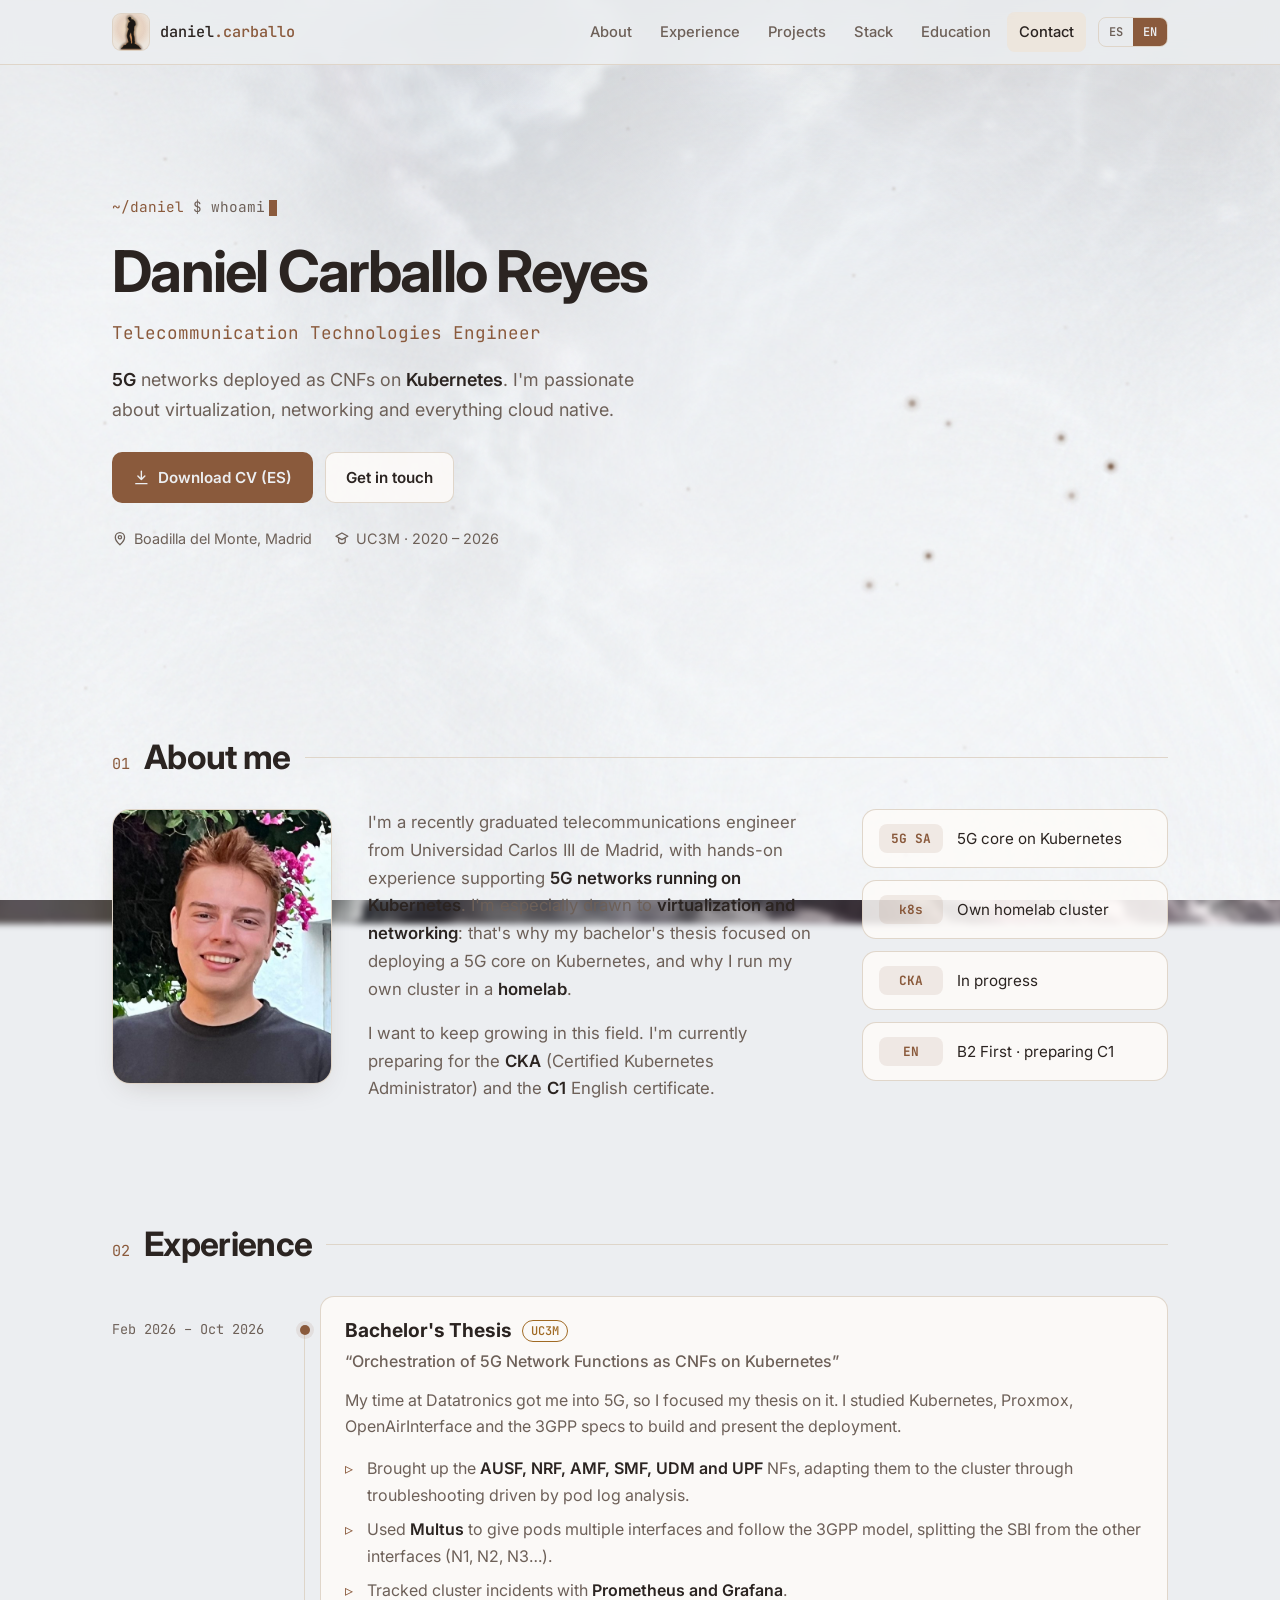
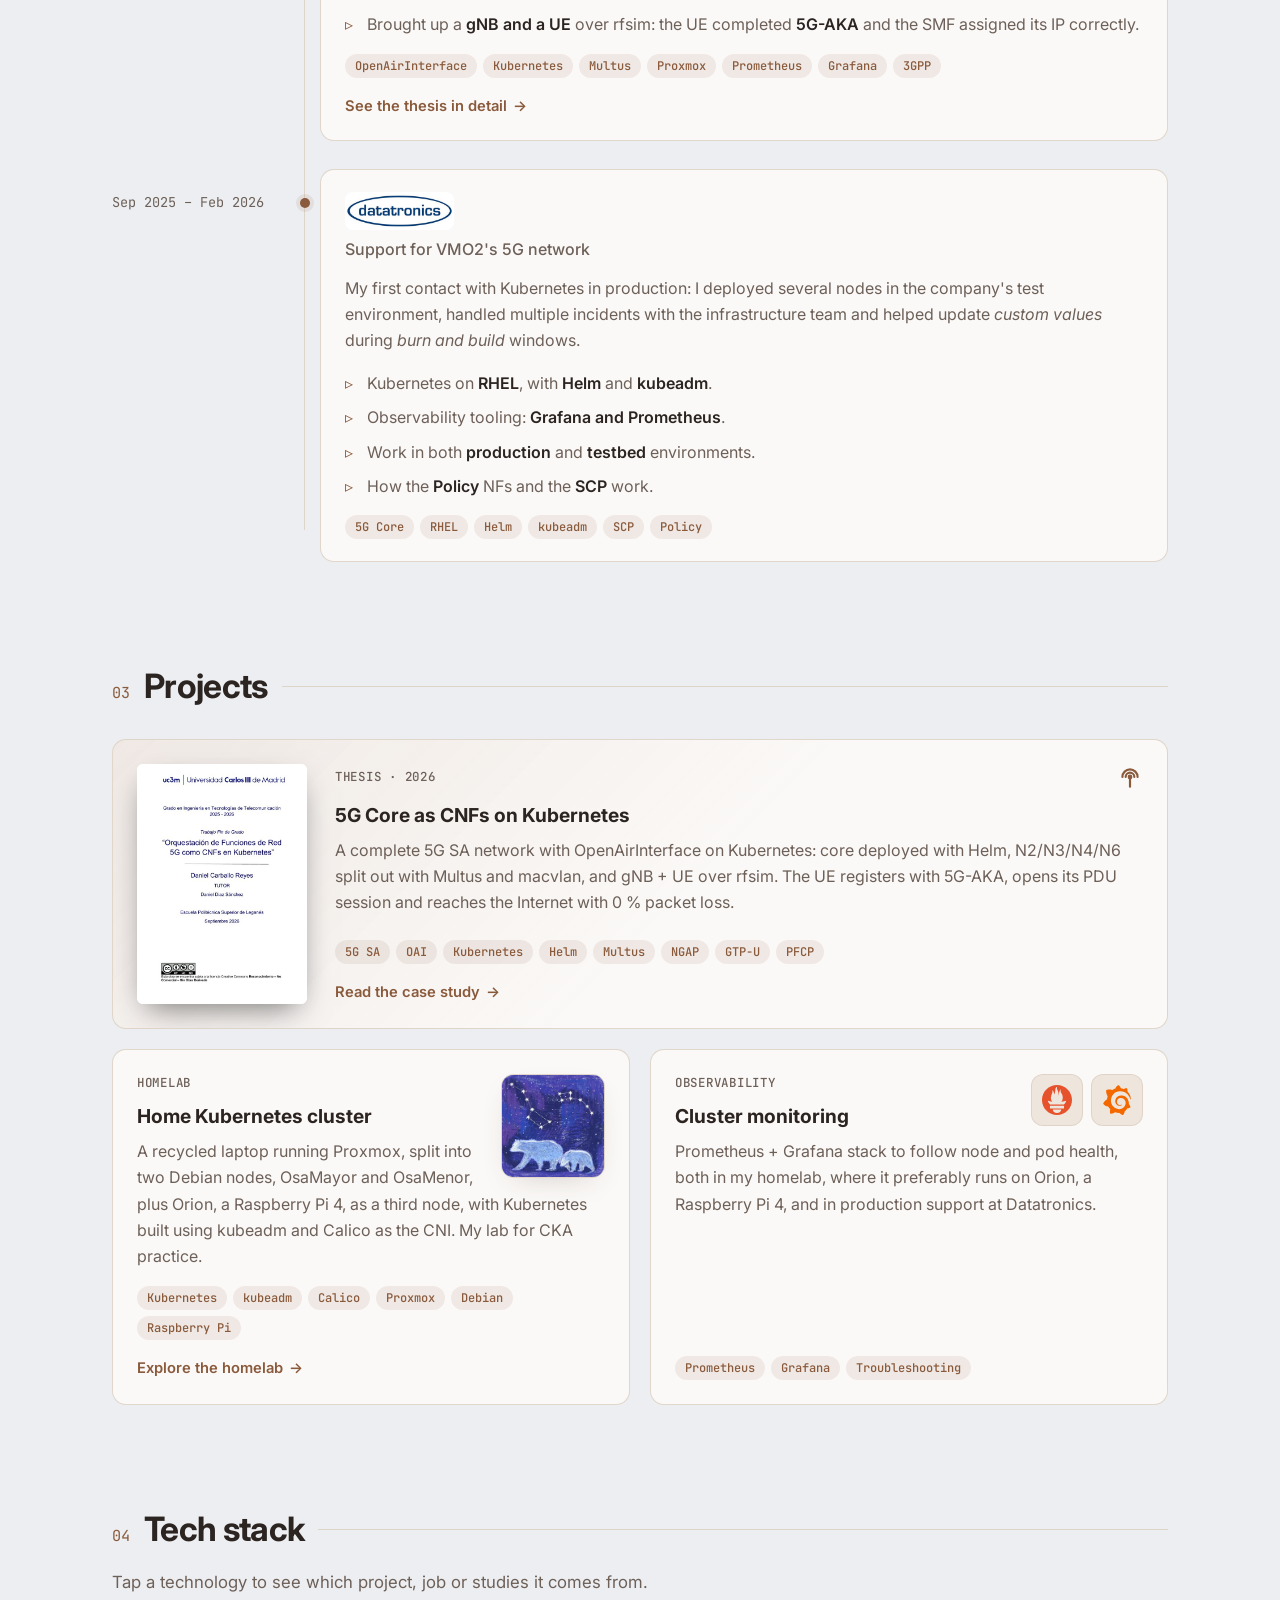
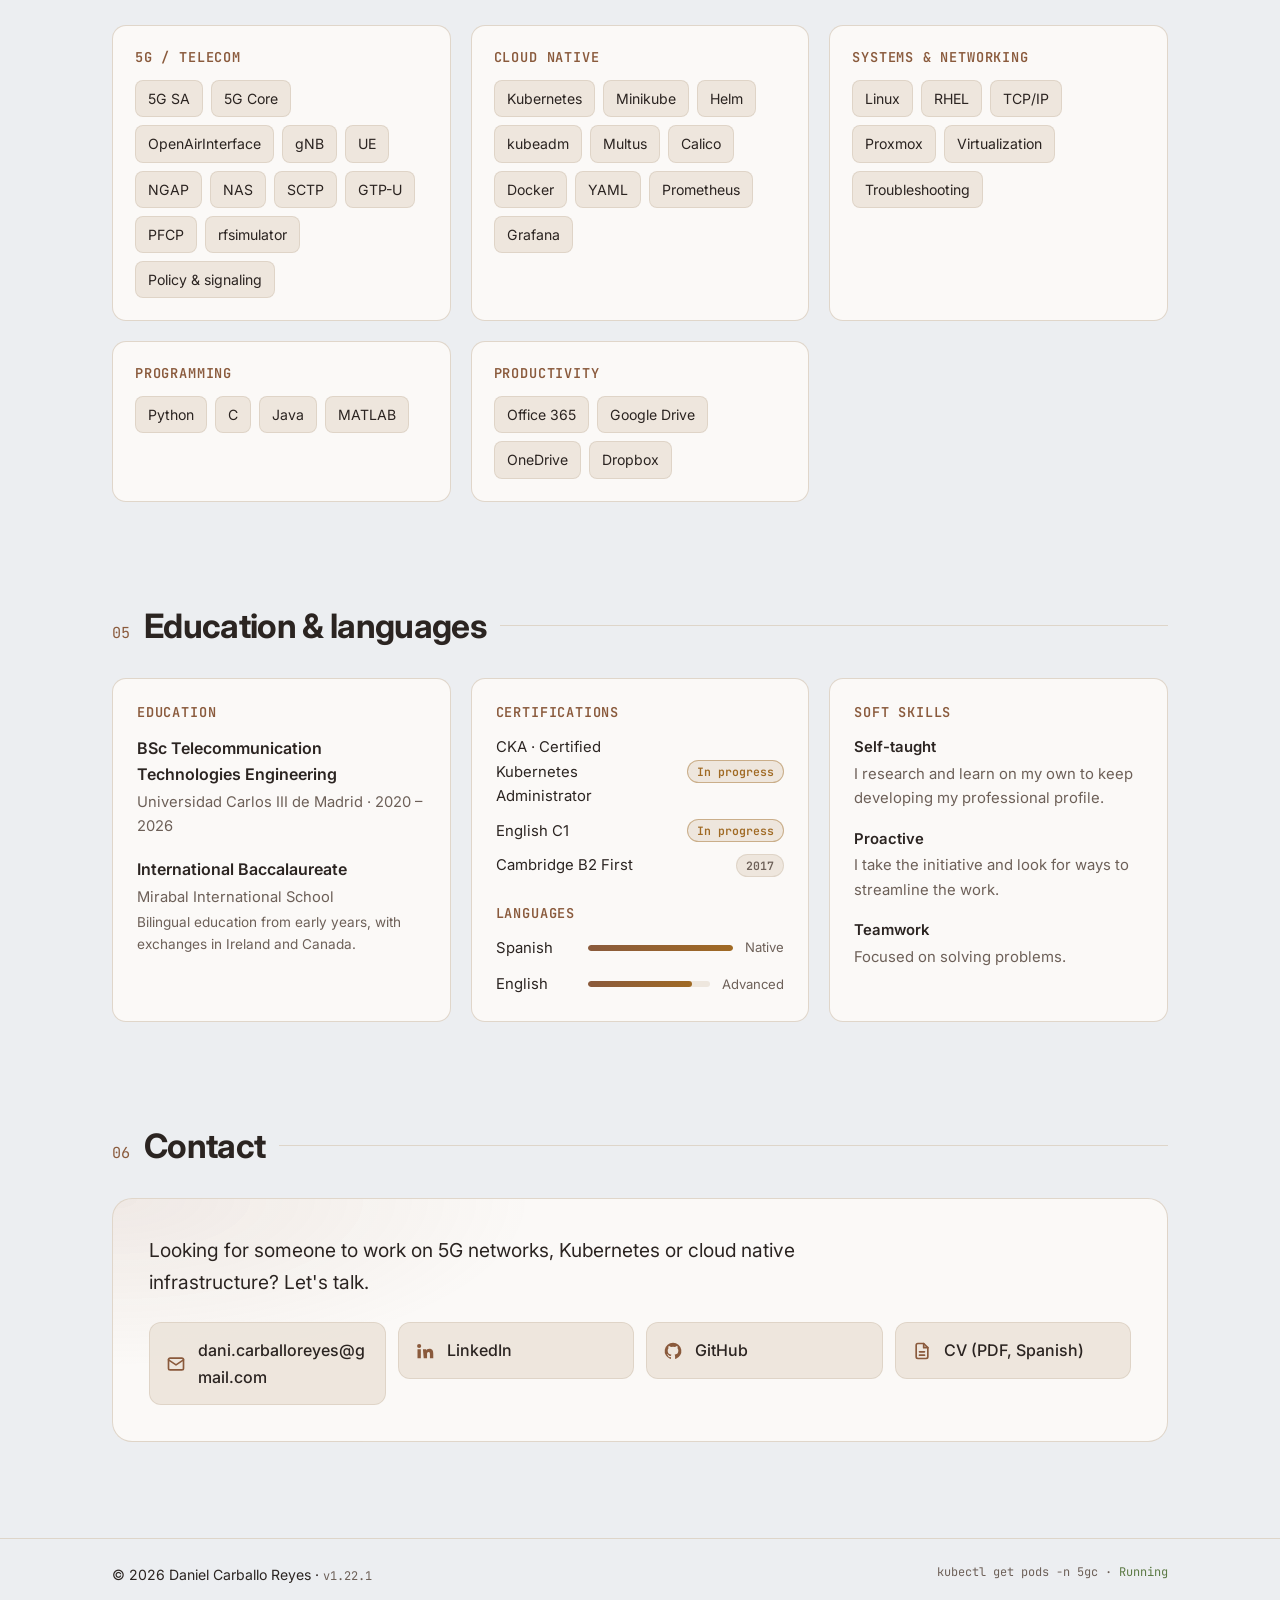
==== commit 6ae55de2: "Profile pages: slightly blue-grey background Base colour, veil over the space photo, photo filter (m" ====
--- a/index.html
+++ b/index.html
@@ -14,8 +14,8 @@
 	<meta property="og:image:width" content="1200" />
 	<meta property="og:image:height" content="630" />
 	<meta name="twitter:card" content="summary_large_image" />
-	<meta name="theme-color" content="#1b1714" media="(prefers-color-scheme: dark)" />
-	<meta name="theme-color" content="#f5efe8" media="(prefers-color-scheme: light)" />
+	<meta name="theme-color" content="#1a1c21" media="(prefers-color-scheme: dark)" />
+	<meta name="theme-color" content="#eceef1" media="(prefers-color-scheme: light)" />
 	<link rel="icon" href="/favicon.ico" sizes="48x48" />
 	<link rel="icon" href="/favicon.svg" type="image/svg+xml" />
 	<link rel="apple-touch-icon" href="/apple-touch-icon.png" />
@@ -23,7 +23,7 @@
 	<link rel="preconnect" href="https://fonts.googleapis.com" />
 	<link rel="preconnect" href="https://fonts.gstatic.com" crossorigin />
 	<link href="https://fonts.googleapis.com/css2?family=Inter:wght@400;500;600;700&family=JetBrains+Mono:wght@400;500;700&display=swap" rel="stylesheet" />
-	<link rel="stylesheet" href="css/style.css?v=b15b345c" />
+	<link rel="stylesheet" href="css/style.css?v=61ef8c7c" />
 	<script>document.documentElement.classList.add('js');</script>
 </head>
 <body>
@@ -514,6 +514,6 @@
 	<script src="js/main.js?v=c828ddc7"></script>
 	<script src="js/sky.js?v=87841fec"></script>
 <script src="/js/hermes-gate.js" defer></script>
-<script src="/js/fog.js" data-density=".7" defer></script>
+<script src="/js/fog.js" data-density=".7" data-dark="128,136,150" data-light="244,246,248" defer></script>
 </body>
 </html>
--- a/css/style.css
+++ b/css/style.css
@@ -4,12 +4,12 @@
 
 :root {
 	/* Gama de Aracne: sepia oscuro de noche, crema de día; acentos marrón, ámbar y oliva */
-	--bg: #1b1714;
-	--bg-alt: #221d19;
+	--bg: #1a1c21;        /* fondo: un toque azul grisáceo bajo la gama de Aracne */
+	--bg-alt: #202329;
 	--surface: rgba(36, 31, 27, 0.82);
 	--surface-2: rgba(42, 36, 32, 0.88);
 	--border: rgba(110, 90, 74, 0.45);
-	--veil: rgba(20, 16, 13, 0.74);
+	--veil: rgba(21, 23, 29, 0.74);
 	--text: #efe6dc;
 	--text-muted: #b3a597;
 	--accent: #d8a77f;
@@ -26,12 +26,12 @@
 
 @media (prefers-color-scheme: light) {
 	:root {
-		--bg: #f5efe8;
-		--bg-alt: #ede5db;
+		--bg: #eceef1;
+		--bg-alt: #e2e5e9;
 		--surface: rgba(253, 251, 248, 0.86);
 		--surface-2: rgba(237, 229, 219, 0.9);
 		--border: rgba(221, 210, 197, 0.9);
-		--veil: rgba(245, 239, 232, 0.86);
+		--veil: rgba(236, 238, 241, 0.86);
 		--text: #2b2421;
 		--text-muted: #6d6058;
 		--accent: #8a5a3c;
@@ -71,7 +71,7 @@
 body::before {
 	inset: -24px; z-index: -3;
 	background: url("../images/space-bg.jpg") center / cover no-repeat;
-	filter: blur(3px) sepia(.65) saturate(.85);   /* la foto del espacio, en sepia */
+	filter: blur(3px) sepia(.2) saturate(.55);   /* la foto del espacio, apagada: gris azulado bajo el velo */
 }
 body::after {
 	inset: 0; z-index: -2;
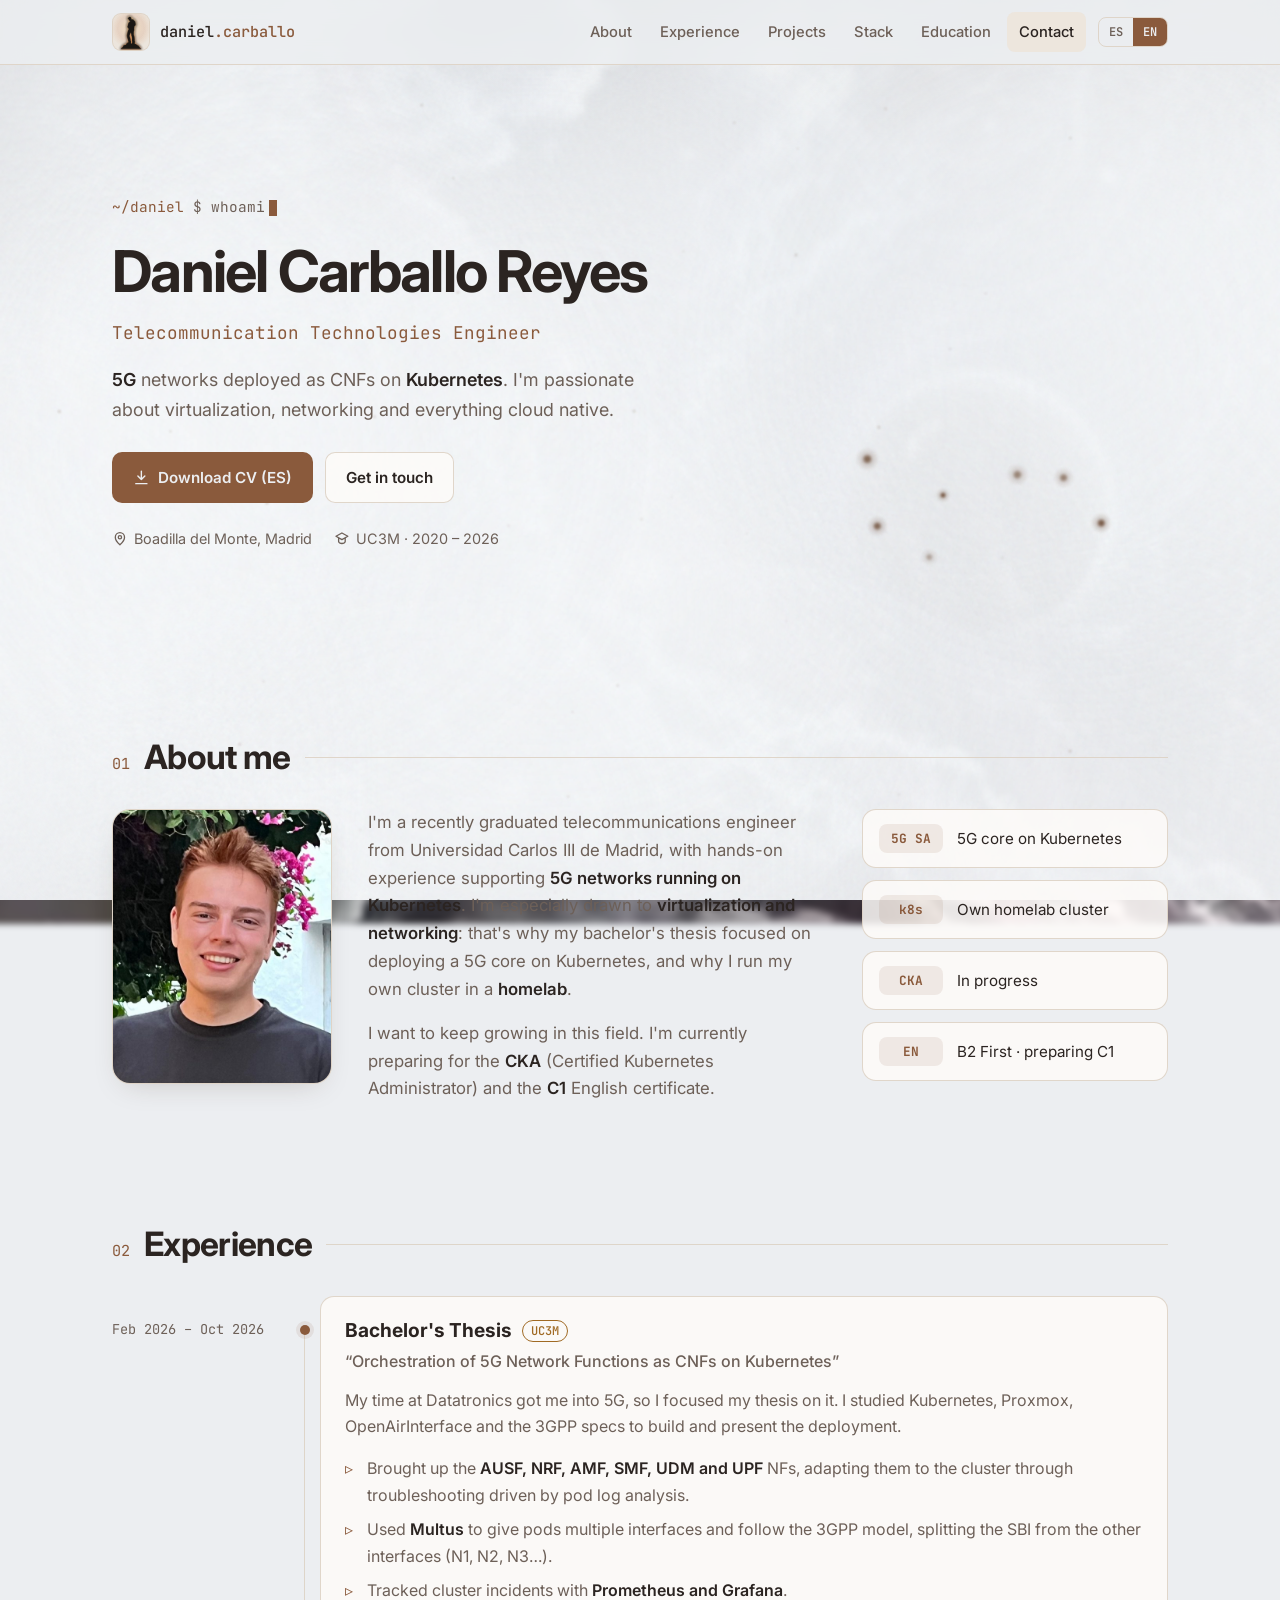
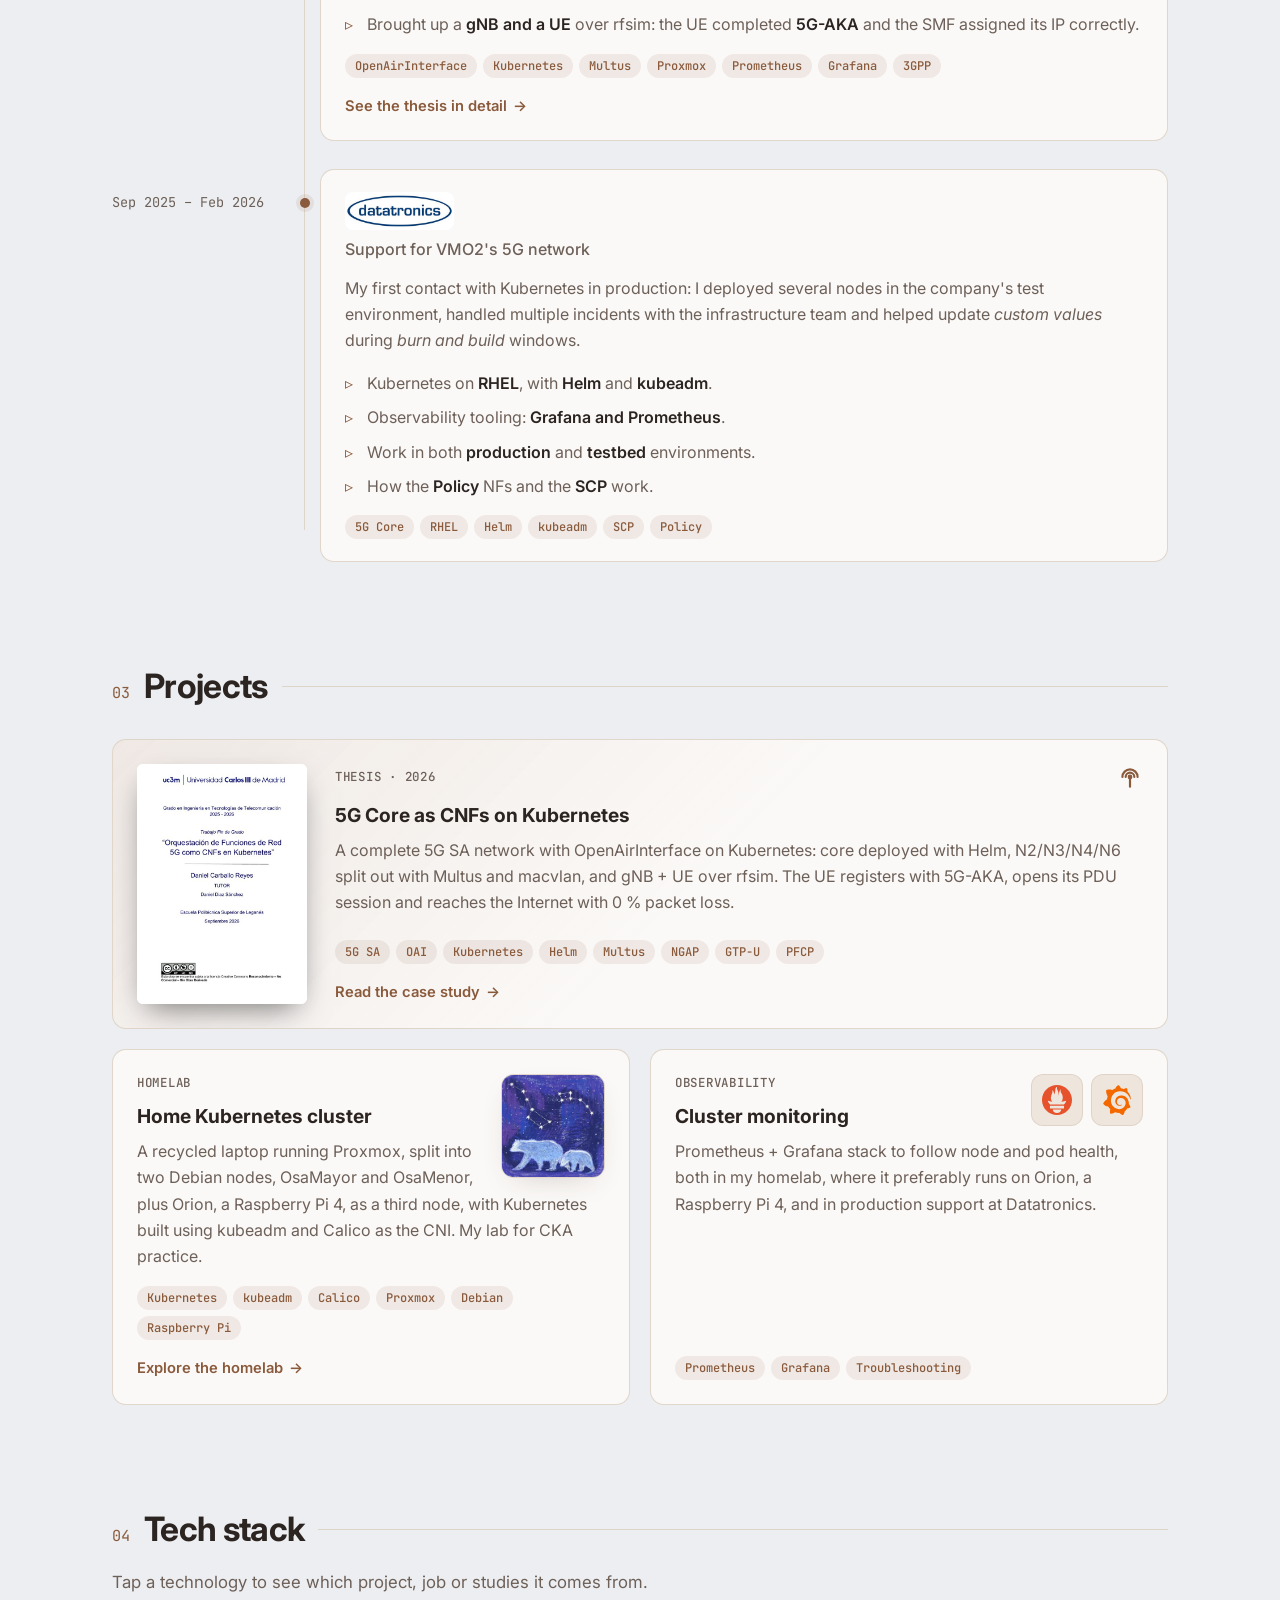
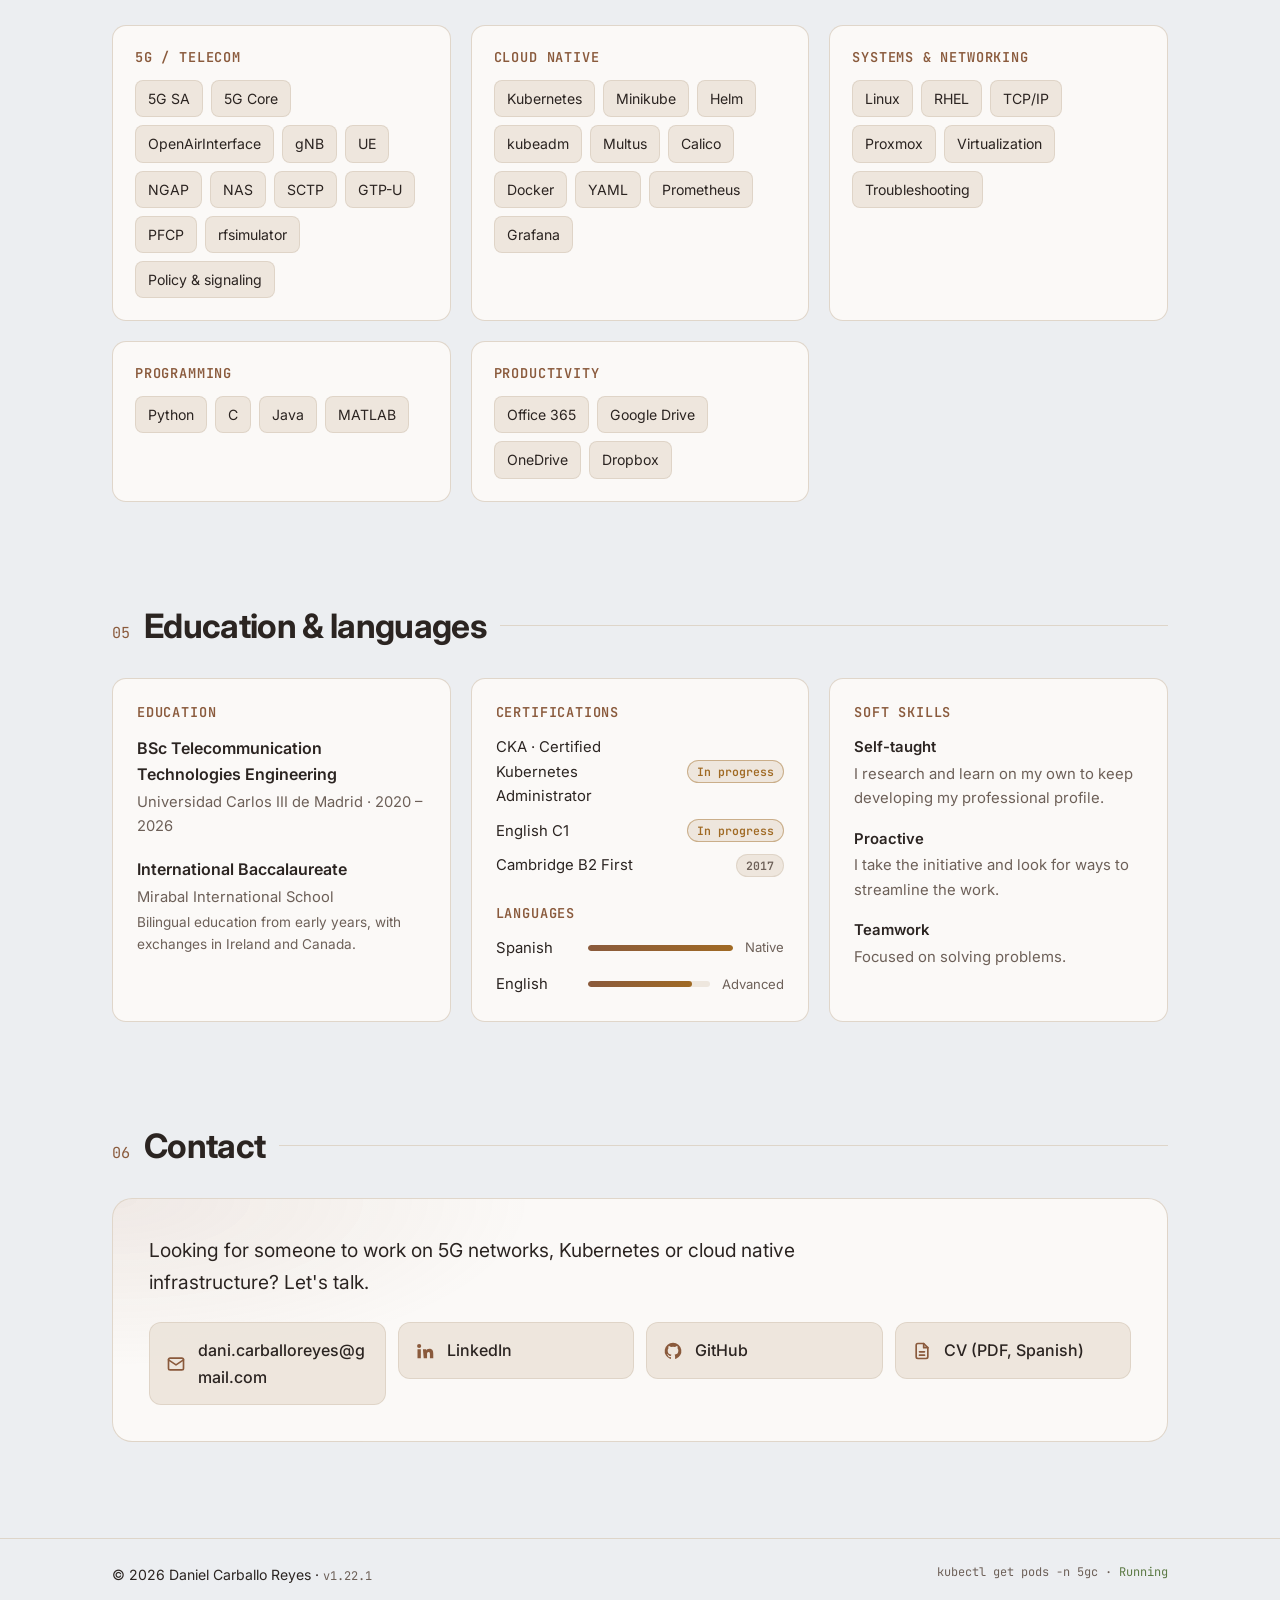
==== commit e9d398f1: "Visit counter (GoatCounter) that ignores the owner's own visits js/visitas.js loads GoatCounter (fre" ====
--- a/index.html
+++ b/index.html
@@ -25,6 +25,7 @@
 	<link href="https://fonts.googleapis.com/css2?family=Inter:wght@400;500;600;700&family=JetBrains+Mono:wght@400;500;700&display=swap" rel="stylesheet" />
 	<link rel="stylesheet" href="css/style.css?v=61ef8c7c" />
 	<script>document.documentElement.classList.add('js');</script>
+	<script src="/js/visitas.js" defer></script>
 </head>
 <body>
 
